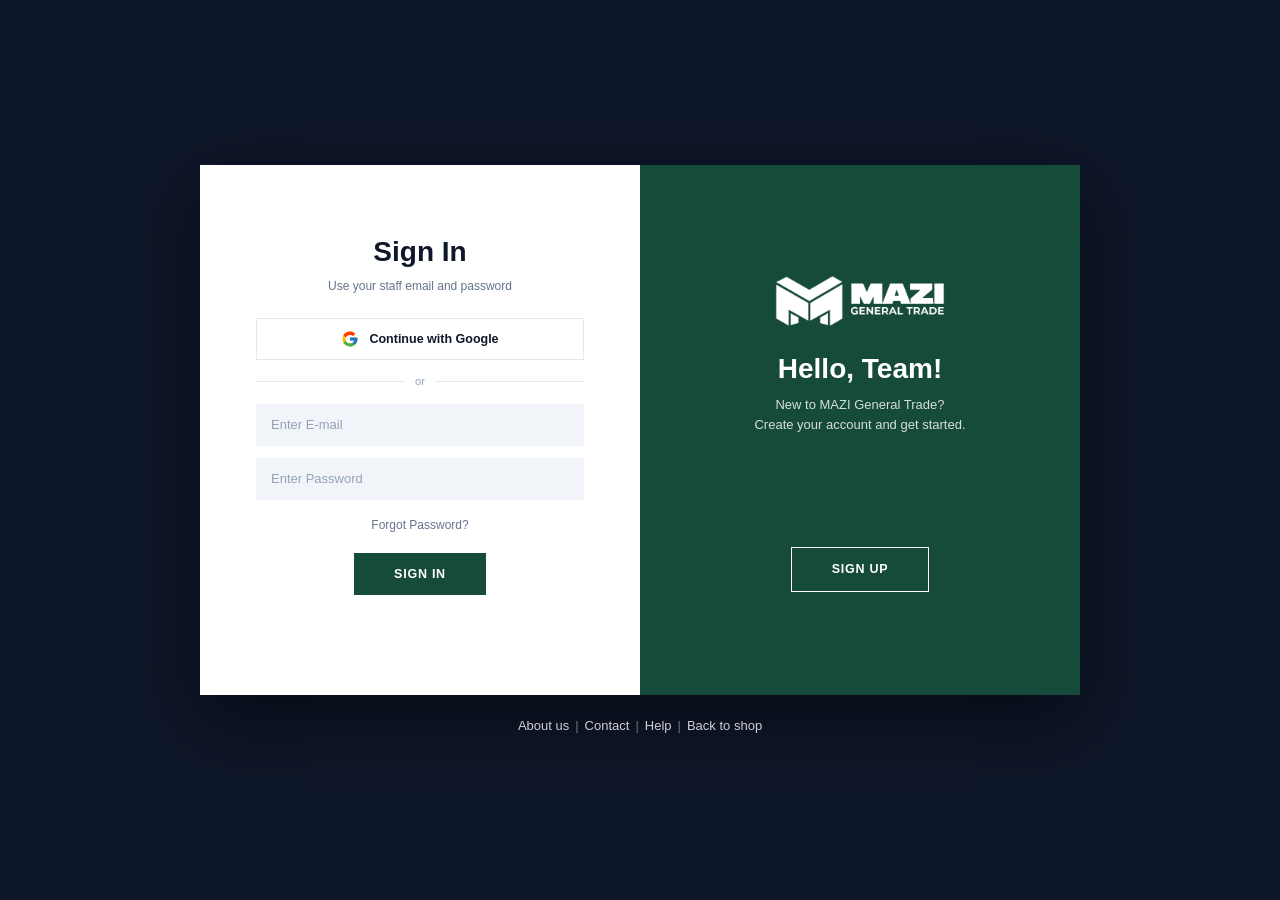
==== admin.html @ 2d8fe48f "Add files via upload" ====
<!DOCTYPE html>
<html lang="en">
<head>
<meta charset="UTF-8">
<meta name="viewport" content="width=device-width, initial-scale=1, viewport-fit=cover">
<meta name="robots" content="noindex, nofollow">
<title>Staff Dashboard - MAZI General Trade</title>
<link rel="icon" type="image/png" sizes="32x32" href="img/favicon-32.png">
<link rel="icon" type="image/png" sizes="16x16" href="img/favicon-16.png">
<link rel="shortcut icon" href="favicon.ico">
<link rel="apple-touch-icon" sizes="180x180" href="img/apple-touch-icon.png">
<link rel="preconnect" href="https://fonts.googleapis.com">
<style>
:root{
  --green-900:#0F3A2E; --green-800:#164B3B; --green-700:#1C5E48; --green-600:#237259; --green-500:#2E8C6C; --green-100:#E4F0EA; --green-50:#F2F8F5;
  --gray-50:#F1F5F9; --gray-100:#E7EBF0; --gray-400:#94A3B8; --gray-600:#475569; --gray-700:#334155;
  --success:#16A34A; --success-bg:#DCFCE7;
  --bg:#F4F5F7; --white:#fff; --ink:#0F172A; --ink-soft:#64748B; --line:#E2E8F0;
  --red:#D5473C; --red-bg:#FBE7E5; --amber:#C98A14; --amber-bg:#FFF3D6; --blue:#2F6FB5; --blue-bg:#E4EEF9; --purple:#7A4FC4; --purple-bg:#EEE7FA;
  --r:0;
  --shadow-sm:0 1px 2px rgba(15,23,42,.05);
  --shadow-card:0 1px 2px rgba(15,23,42,.04), 0 10px 26px -14px rgba(15,23,42,.16);
  --shadow-card-hover:0 4px 10px rgba(15,23,42,.05), 0 16px 34px -14px rgba(15,23,42,.22);
  --ease:cubic-bezier(.2,.7,.3,1);
}
*{box-sizing:border-box}
html,body{margin:0}
body{font-family:-apple-system,BlinkMacSystemFont,"Segoe UI",Roboto,Helvetica,Arial,sans-serif;color:var(--ink);font-size:13.5px;line-height:1.45;
  background:var(--bg)}
button,input,select,textarea{font:inherit;color:inherit}
button{cursor:pointer}
.hidden{display:none!important}
svg{width:18px;height:18px;flex:none;stroke:currentColor;fill:none;stroke-width:1.8;stroke-linecap:round;stroke-linejoin:round}
*{scrollbar-width:thin;scrollbar-color:#CBD5E1 transparent}
::-webkit-scrollbar{width:9px;height:9px}
::-webkit-scrollbar-button{display:none;width:0;height:0}
::-webkit-scrollbar-track{background:transparent}
::-webkit-scrollbar-thumb{background:#CBD5E1;border-radius:0}
::-webkit-scrollbar-thumb:hover{background:#94A3B8}

/* ---------- buttons / fields ---------- */
.btn{border:1px solid var(--line);background:#fff;color:var(--ink);padding:9px 16px;font-weight:700;border-radius:0;white-space:nowrap}
.btn:hover{background:var(--gray-50);border-color:var(--gray-400)}
.btn.primary{background:var(--green-800);border-color:var(--green-800);color:#fff}
.btn.primary:hover{background:var(--green-700);border-color:var(--green-700)}
.btn.cancel-action{background:#fff;color:var(--gray-700);border:1px solid #CBD5E1;font-weight:600}
.btn.cancel-action:hover{background:#F8FAFC;color:var(--ink);border-color:#94A3B8}
.btn.confirm-danger{background:#C62828;border-color:#C62828;color:#fff;text-transform:uppercase;letter-spacing:.04em}
.btn.confirm-danger:hover{background:#A91F1F;border-color:#A91F1F;box-shadow:0 4px 10px rgba(198,40,40,.22)}
.btn:disabled{opacity:.5;cursor:default}
.btn.ghost{background:#fff;color:var(--ink);border:1px solid #DCE1E8}
.btn.ghost:hover{background:var(--green-50)}
.btn.danger{background:var(--red);border-color:var(--red);color:#fff}
.btn.danger:hover{background:#B93F35;border-color:#B93F35;color:#fff;box-shadow:0 4px 10px rgba(213,71,60,.22)}
.btn.danger-soft{background:#C15C52;border-color:#C15C52;color:#fff}
.btn.danger-soft:hover{background:#A94B42;border-color:#A94B42}
.btn.neutral{background:#EEF2F6;color:var(--ink);border:1px solid var(--line)}
.btn.staff-grant{background:#fff;color:var(--ink);border:1px solid var(--ink)}
.btn.staff-grant:hover{background:var(--gray-50)}
.btn.staff-remove{background:#fff;color:var(--ink-soft);border:1px solid var(--line)}
.btn.staff-remove:hover{background:var(--gray-50);color:var(--ink);border-color:var(--gray-400)}
.pill.staff-pill{background:#fff;color:var(--ink);border:1px solid var(--ink)}
.audit-row summary::-webkit-details-marker{display:none}
.audit-row summary::marker{content:''}
.audit-row summary:hover{background:var(--green-50)}
.audit-row .chev{transition:transform .15s;flex:none}
.audit-row details[open] summary .chev{transform:rotate(90deg)}
.btn.neutral:hover{background:#E3E8EF}
.btn.sm{padding:6px 12px;font-size:12px;border-radius:0}
.btn.full{width:100%}
.inp{width:100%;padding:9px 12px;border:1px solid var(--line);background:#fff;border-radius:0}
.inp:focus{outline:2px solid var(--gray-400);outline-offset:-1px}
input[type=number]::-webkit-outer-spin-button,input[type=number]::-webkit-inner-spin-button{-webkit-appearance:none;margin:0}
input[type=number]{-moz-appearance:textfield}
.field{margin-bottom:12px}
.field label{display:block;font-size:12px;font-weight:700;margin-bottom:5px}
.err{color:var(--red);font-size:12.5px;margin:10px 0 0;min-height:18px;text-align:center}

/* ---------- login (sliding panel) ---------- */
.auth{position:relative;min-height:100vh;overflow:hidden;background:#0F172A;color:#fff;display:flex;flex-direction:column;align-items:center;justify-content:center;padding:32px 16px}
.auth-bg{position:absolute;inset:-40px;background:url(img/trade.jpg) center/cover no-repeat;filter:blur(16px)}
.auth-bg::after{content:"";position:absolute;inset:0;background:rgba(15,23,42,.92)}
.card{position:relative;z-index:1;width:min(880px,100%);height:530px;background:#fff;color:var(--ink);border-radius:0;overflow:hidden;box-shadow:0 24px 70px rgba(0,0,0,.5)}
.pane{position:absolute;top:0;width:50%;height:100%;padding:0 56px;display:flex;flex-direction:column;justify-content:center;text-align:center}
.pane-in{left:0;visibility:visible}
.pane-up{right:0;visibility:hidden;transition:visibility 0s linear .6s}
.card.signup .pane-up{visibility:visible;transition-delay:0s}
.card.signup .pane-in{visibility:hidden;transition:visibility 0s linear .6s}
.pane h1{font-size:28px;font-weight:700;margin:0 0 6px}
.cap{font-size:12px;color:#64748B;margin:0 0 22px}
.pane input{display:block;width:100%;height:42px;padding:0 14px;border:1px solid transparent;border-radius:0;background:#F1F5F9;color:var(--ink);font-size:13px;margin-bottom:12px}
.pane input::placeholder{color:#94A3B8}
.pane input:focus{outline:0;border-color:var(--gray-400);background:#fff}
.forgot{align-self:center;margin:2px 0 16px;border:0;background:none;color:#64748B;font-size:12px;padding:3px 6px;cursor:pointer}
.forgot:hover{color:var(--green-800);text-decoration:underline}
.forgot:disabled{opacity:.6;cursor:default;text-decoration:none}
.solid{align-self:center;border:0;border-radius:0;background:var(--green-800);color:#fff;padding:12px 40px;font-weight:700;font-size:12.5px;letter-spacing:.06em;text-transform:uppercase;cursor:pointer}
.solid:hover{background:var(--green-700)}
.solid:disabled{opacity:.6;cursor:default}
.google-btn{align-self:center;width:100%;height:42px;display:flex;align-items:center;justify-content:center;gap:10px;border:1px solid var(--line);border-radius:0;background:#fff;color:var(--ink);font-weight:700;font-size:12.5px;cursor:pointer;transition:background .15s,border-color .15s,box-shadow .15s}
.google-btn:hover{background:var(--green-50);border-color:#B8D7C9;box-shadow:0 3px 10px rgba(15,58,46,.08)}
.google-btn:disabled{opacity:.6;cursor:default}
.google-btn svg{width:18px;height:18px;stroke:none}
.auth-or{display:flex;align-items:center;gap:10px;color:#94A3B8;font-size:11px;margin:14px 0}
.auth-or::before,.auth-or::after{content:"";height:1px;background:var(--line);flex:1}
.pane-up .solid{margin-top:6px}
.pane .note{font-size:11px;color:#7C8798;margin:14px 0 0}
.pane .note a{color:var(--green-700)}
.msg{font-size:12.5px;margin:14px 0 0;min-height:18px;color:var(--red);line-height:1.4}
.msg.ok{color:var(--green-700)}
.verify-icon{width:60px;height:60px;border-radius:50%;display:flex;align-items:center;justify-content:center;background:var(--green-100);color:var(--green-800);box-shadow:0 0 0 8px rgba(22,75,59,.08);margin:0 auto 16px}
.verify-icon svg{width:24px;height:24px}
.verify-icon.sent{background:var(--green-800);color:#fff;box-shadow:0 0 0 8px rgba(22,75,59,.12)}
#forgotSent{display:flex;flex-direction:column}
#forgotSent.hidden{display:none}
.plain-link{display:block;align-self:center;border:0;background:none;color:var(--green-700);font-weight:600;font-size:12.5px;margin-top:14px;padding:3px 6px;cursor:pointer}
.plain-link:hover{text-decoration:underline}
.plain-link:disabled{opacity:.6;cursor:default;text-decoration:none}
.overlay{position:absolute;top:0;left:50%;width:50%;height:100%;background:var(--green-800);color:#fff;z-index:2;overflow:hidden;transition:transform .6s cubic-bezier(.65,0,.35,1)}
.card.signup .overlay{transform:translateX(-100%)}
.ov{position:absolute;inset:0;padding:0 46px;display:flex;flex-direction:column;align-items:center;justify-content:center;text-align:center;transition:opacity .3s}
.ov img{width:190px;height:50px;object-fit:cover;object-position:center;margin-bottom:26px}
.ov h2{font-size:28px;font-weight:700;margin:0 0 10px;line-height:1.2}
.ov p{font-size:13px;color:rgba(255,255,255,.82);margin:0 0 24px;line-height:1.55}
.ov .ghost{border:1.5px solid #fff;background:transparent;color:#fff;border-radius:0;padding:12px 40px;font-weight:700;font-size:12.5px;letter-spacing:.06em;text-transform:uppercase;cursor:pointer;transform:translateY(8px)}
.ov-a .ghost{margin-top:80px}
.ov .ghost:hover{background:rgba(255,255,255,.14)}
.ov-b{opacity:0;pointer-events:none}
.card.signup .ov-a{opacity:0;pointer-events:none}
.card.signup .ov-b{opacity:1;pointer-events:auto;transition-delay:.25s}
.m-switch{display:none}
.a-foot{position:relative;z-index:1;margin-top:22px;font-size:13px;color:rgba(255,255,255,.8);text-align:center}
.a-foot button,.a-foot a{border:0;background:none;color:inherit;font:inherit;padding:0 6px;cursor:pointer;text-decoration:none}
.a-foot button:hover,.a-foot a:hover{color:#fff;text-decoration:underline}
.a-foot i{font-style:normal;opacity:.5}
.auth-loading{position:fixed;inset:0;z-index:100;display:flex;align-items:center;justify-content:center;background:rgba(255,255,255,.58);backdrop-filter:blur(5px);-webkit-backdrop-filter:blur(5px);color:var(--ink)}
.auth-loading-card{display:flex;align-items:center;gap:11px;padding:14px 18px;background:rgba(255,255,255,.94);border:1px solid rgba(15,23,42,.10);box-shadow:0 10px 28px rgba(15,23,42,.12);font-size:13px;font-weight:700}
.auth-loading-spinner{width:18px;height:18px;border:2px solid #CBD5E1;border-top-color:var(--ink-soft);border-radius:50%;animation:auth-spin .75s linear infinite}
@keyframes auth-spin{to{transform:rotate(360deg)}}
.modal{position:fixed;inset:0;z-index:50;background:rgba(255,255,255,.58);backdrop-filter:blur(5px);-webkit-backdrop-filter:blur(5px);display:flex;align-items:center;justify-content:center;padding:20px}
.modal .box{background:#fff;color:var(--ink);width:100%;max-width:440px;padding:26px 26px 22px;border-radius:0}
#editModal .box{max-height:88vh;overflow-y:auto}
.modal h3{margin:0 0 12px;font-size:17px}
.modal p,.modal li{font-size:13.5px;line-height:1.6;margin:0 0 8px}
.modal ol{padding-left:20px;margin:0 0 8px}
.modal .box .btn{margin-top:10px}
.acts.modal-footer{margin-top:16px;gap:10px}
.acts.modal-footer .btn{flex:1;margin-top:0;padding:11px 16px}
@media(max-width:720px){
  .card{height:auto}
  .pane{position:static;width:100%;padding:36px 26px 28px}
  .overlay{display:none}
  .pane-up,.pane-in{visibility:visible;transition:none}
  .card:not(.signup) .pane-up{display:none}
  .card.signup .pane-in{display:none}
  .m-switch{display:block;align-self:center;margin-top:16px;border:0;background:none;color:var(--green-700);font-weight:600;font-size:13px;cursor:pointer}
}

/* ---------- waiting for Super Admin approval / approved ---------- */
.ov-c{opacity:0;pointer-events:none}
.card.status .ov-a{opacity:0;pointer-events:none}
.card.status .ov-c{opacity:1;pointer-events:auto;transition-delay:.2s}
.st{display:flex;flex-direction:column;animation:st-in .45s var(--ease) backwards}
@keyframes st-in{from{opacity:0;transform:translateY(10px)}to{opacity:1;transform:none}}
.st-icon{position:relative;width:64px;height:64px;border-radius:50%;margin:0 auto 16px;display:flex;align-items:center;justify-content:center;background:var(--amber-bg);color:#B45309;flex:none}
.st-icon svg{width:26px;height:26px;position:relative;z-index:1;stroke-width:1.8}
.st-icon .hg{animation:st-flip 3.2s var(--ease) infinite}
@keyframes st-flip{0%,55%{transform:rotate(0)}85%,100%{transform:rotate(180deg)}}
.st-icon .ck{display:none;stroke-width:2.6}
.st-ring{position:absolute;inset:0;border-radius:50%;border:2px solid rgba(201,138,20,.5);animation:st-ring 2.4s ease-out infinite}
.st-ring.r2{animation-delay:1.2s}
@keyframes st-ring{0%{transform:scale(1);opacity:.9}100%{transform:scale(1.75);opacity:0}}
.st.is-done .st-icon{background:var(--green-800);color:#fff;animation:st-pop .55s var(--ease)}
.st.is-done .st-icon .hg{display:none}
.st.is-done .st-icon .ck{display:block}
.st.is-done .st-ring{border-color:rgba(46,140,108,.55);animation:st-ring 1.3s ease-out 2}
.st.is-done .st-ring.r2{animation-delay:.35s}
.st .ck path{stroke-dasharray:26;stroke-dashoffset:26;animation:st-draw .5s .25s ease forwards}
@keyframes st-draw{to{stroke-dashoffset:0}}
@keyframes st-pop{0%{transform:scale(.6)}60%{transform:scale(1.1)}100%{transform:scale(1)}}
.st .cap{margin-bottom:14px}
.st-who{align-self:center;display:flex;align-items:center;gap:6px;max-width:100%;padding:6px 12px;margin:0 0 16px;background:var(--gray-50);border:1px solid var(--line);font-size:12px;color:var(--gray-700)}
.st-who span{color:#7C8798;flex:none}
.st-who b{overflow:hidden;text-overflow:ellipsis;white-space:nowrap;font-weight:700;color:var(--ink)}
.st-steps{list-style:none;display:flex;margin:0 0 16px;padding:0;text-align:center}
.st-steps li{flex:1;position:relative;padding-top:21px;font-size:10.5px;font-weight:600;line-height:1.25;color:#94A3B8;transition:color .3s}
.st-steps li::before{content:"";position:absolute;top:6px;left:-50%;width:100%;height:2px;background:#E2E8F0;transition:background .4s}
.st-steps li:first-child::before{display:none}
.st-steps li i{position:absolute;top:0;left:50%;width:14px;height:14px;margin-left:-7px;border-radius:50%;background:#fff;border:2px solid #CBD5E1;z-index:1;transition:background .3s,border-color .3s}
.st-steps li.done{color:var(--green-800)}
.st-steps li.done::before,.st-steps li.now::before{background:var(--green-800)}
.st-steps li.done i{background:var(--green-800);border-color:var(--green-800)}
.st-steps li.now{color:#B45309}
.st-steps li.now i{background:var(--amber-bg);border-color:#D97706;animation:st-pulse 1.7s ease-in-out infinite}
@keyframes st-pulse{0%,100%{box-shadow:0 0 0 0 rgba(217,119,6,.45)}50%{box-shadow:0 0 0 6px rgba(217,119,6,0)}}
.st-live{display:flex;align-items:center;justify-content:center;gap:8px;margin:0 0 14px;font-size:12px;color:#64748B;min-height:18px}
.st-dot{width:8px;height:8px;border-radius:50%;background:#D97706;flex:none;animation:st-blink 1.3s ease-in-out infinite}
@keyframes st-blink{0%,100%{opacity:1}50%{opacity:.25}}
.st-bar{display:none;height:3px;margin:0 0 16px;background:var(--green-100);overflow:hidden}
.st-bar i{display:block;height:100%;width:0;background:var(--green-800)}
.st.is-done .st-bar{display:block}
.st.is-done .st-bar i{animation:st-fill 3s linear forwards}
@keyframes st-fill{to{width:100%}}
.st.is-done .st-dot{background:var(--green-700);animation:none}
.st.is-done .st-live{color:var(--green-700);font-weight:600}
.st.is-done .st-out{display:none}
.st-btn-ghost{background:#fff;color:var(--green-800);border:1.5px solid var(--green-800);padding:11px 36px}
.st-btn-ghost:hover{background:var(--green-50)}
.st.is-done .st-btn-ghost{background:var(--green-800);color:#fff}
.st.is-done .st-btn-ghost:hover{background:var(--green-700)}
@media (prefers-reduced-motion:reduce){.st,.st *{animation-duration:.01ms!important;animation-iteration-count:1!important}}

/* ---------- shell ---------- */
.shell{display:flex;min-height:100vh}
.side{width:216px;flex:none;background:#fff;border-right:1px solid var(--line);padding:16px 10px;display:flex;flex-direction:column;position:sticky;top:0;height:100vh;transition:width .25s var(--ease)}
.side .logo{padding:16px 18px 12px;margin-bottom:4px;border-bottom:1px solid var(--line);display:flex;align-items:center;justify-content:center;cursor:pointer}
.side .logo img{height:auto;max-width:100%;width:100%;object-fit:contain;display:block}
.side-expand-btn{display:none;align-items:center;justify-content:center;width:30px;height:30px;border:1px solid var(--line);background:#fff;border-radius:50%;color:var(--ink-soft);cursor:pointer;margin:14px auto 16px;transition:background .15s,color .15s}
.side-expand-btn:hover{background:var(--gray-50);color:var(--ink)}
.side.collapsed{width:64px;padding:16px 8px}
.side.collapsed .logo,.side.collapsed .foot{display:none}
.side.collapsed .side-expand-btn{display:flex}
.side.collapsed .nav button{justify-content:center;padding:10px 0}
.side.collapsed .nav button span{display:none}
.side.collapsed .nav .cnt{position:absolute;top:2px;right:2px;min-width:14px;height:14px;font-size:8px;line-height:14px;padding:0 3px}
.nav{display:flex;flex-direction:column;gap:2px}
.nav button{display:flex;align-items:center;gap:11px;width:100%;text-align:left;border:0;background:transparent;padding:10px 11px;border-radius:0;color:var(--ink-soft);font-weight:600;position:relative}
.nav button:hover{background:var(--gray-50);color:var(--ink)}
.nav button.active{background:var(--gray-100);color:var(--ink)}
.nav .cnt{margin-left:auto;background:var(--red);color:#fff;font-size:10.5px;font-weight:700;font-style:normal;min-width:19px;height:19px;line-height:19px;text-align:center;border-radius:50%;padding:0 5px;flex:none;box-shadow:0 1px 2px rgba(197,54,44,.35)}
.side .foot{margin-top:auto;padding:12px 11px 4px;border-top:1px solid var(--line);font-size:12px;color:var(--ink-soft)}
.side .foot b{display:block;color:var(--ink);font-size:12.5px;word-break:break-all}
.side .foot button{margin-top:8px}

.main{flex:1;min-width:0;padding:0 0 40px}
.topbar{display:flex;align-items:center;gap:14px;padding:12px 24px;margin-bottom:20px;background:#fff;border-bottom:1px solid var(--line)}
.search{position:relative;flex:1;max-width:380px}
.search svg{position:absolute;left:14px;top:50%;transform:translateY(-50%);color:var(--ink-soft);width:16px;height:16px}
.search input{width:100%;padding:9px 14px 9px 38px;border:1px solid var(--line);border-radius:999px;background:var(--gray-50)}
.search input:focus{outline:2px solid var(--gray-400);outline-offset:-1px}
.top-right{margin-left:auto;display:flex;align-items:center;gap:12px}
.bell{position:relative;width:36px;height:36px;border-radius:50%;border:1px solid transparent;background:transparent;display:grid;place-items:center;color:var(--ink-soft)}
.bell:hover{background:var(--gray-50);color:var(--ink)}
.bell .badge-n{position:absolute;top:-4px;right:-4px;background:var(--red);color:#fff;font-size:10px;font-weight:700;min-width:18px;height:18px;border-radius:50%;display:grid;place-items:center;padding:0 3px;box-shadow:0 0 0 2px #fff,0 1px 2px rgba(197,54,44,.35)}
.me{display:flex;align-items:center;gap:9px;font-weight:700;font-size:12px;border:1px solid var(--line);border-radius:999px;padding:3px 6px 3px 11px;background:linear-gradient(135deg,#fff 0%,var(--green-50) 100%);color:var(--green-900);box-shadow:0 2px 8px rgba(15,58,46,.08)}
.me-name{max-width:150px;overflow:hidden;text-overflow:ellipsis;white-space:nowrap;letter-spacing:.01em}
.av{width:30px;height:30px;border-radius:50%;background:var(--green-100);color:var(--green-800);font-weight:700;font-size:11.5px;display:grid;place-items:center;flex:none}
.me .av{width:32px;height:32px;background:linear-gradient(145deg,var(--green-500),var(--green-800));color:#fff;border:2px solid #fff;border-radius:50%;box-shadow:0 2px 5px rgba(15,58,46,.2);letter-spacing:.02em}

.panel{background:#fff;border:1px solid var(--line);border-radius:0;padding:22px 24px;margin:0 24px;box-shadow:var(--shadow-sm)}
.panel h1{font-size:19px;margin:0 0 4px}
.panel .lead{color:var(--ink-soft);margin:0 0 16px;font-size:12.5px}
.bar{display:flex;flex-wrap:wrap;gap:12px;align-items:center;justify-content:space-between;margin-bottom:16px}
.tabs{display:flex;gap:22px;overflow-x:auto;overflow-y:hidden;border-bottom:1px solid var(--line)}
.tab{border:0;background:none;padding:8px 0;font-weight:600;color:#94A0AE;border-bottom:2px solid transparent;white-space:nowrap;margin-bottom:-1px}
.tab:hover{color:var(--ink-soft)}
.tab.active{color:var(--ink);border-bottom-color:var(--gray-700)}
.tab .n{font-weight:500;margin-left:5px;font-size:11.5px;opacity:.8}

/* ---------- order table ---------- */
.thead,.trow{display:grid;grid-template-columns:118px 1.8fr 1fr 1fr .9fr 1.2fr 1.1fr 40px;gap:10px;align-items:center}
.thead{padding:0 16px 8px;font-size:11.5px;font-weight:700;color:var(--ink-soft)}
.trow{background:transparent;border:0;border-bottom:1px solid var(--line);border-radius:0;padding:13px 16px;margin-bottom:0;cursor:pointer;transition:background .15s}
.trow:last-child{border-bottom:0}
.trow:hover{background:var(--gray-50)}
.trow.new{background:var(--amber-bg)}
.trow.new:hover{background:#FBE7B4}
.c-id{font-weight:700;font-size:12.5px}
.c-name{display:flex;align-items:center;gap:10px;min-width:0}
.c-name b{display:block;white-space:nowrap;overflow:hidden;text-overflow:ellipsis}
.c-name small{color:var(--ink-soft);font-size:11.5px}
.c-name>span:last-child{min-width:0}
.c-status{display:flex;align-items:center;gap:7px;font-weight:600;font-size:12.5px}
.dot{width:8px;height:8px;border-radius:50%;flex:none}
.d-placed{background:var(--amber)} .d-processing{background:var(--blue)} .d-delivery{background:var(--purple)} .d-delivered{background:var(--success)} .d-cancelled{background:var(--red)}
.t-placed{color:var(--amber)} .t-processing{color:var(--blue)} .t-delivery{color:var(--purple)} .t-delivered{color:var(--success)} .t-cancelled{color:var(--red)}
.c-total{font-weight:700}
.c-time,.c-type,.c-pay{color:var(--ink-soft);font-size:12.5px}
.c-time b{display:block;font-weight:600;color:var(--ink);font-size:12px;white-space:nowrap}
.c-time small{display:block;color:var(--ink-soft);font-size:11px;margin-top:1px}
.pill{display:inline-block;padding:2px 9px;border-radius:0;font-size:11px;font-weight:700;background:var(--success-bg);color:var(--success)}
.pill.amber{background:var(--amber-bg);color:var(--amber)} .pill.red{background:var(--red-bg);color:var(--red)} .pill.gray{background:#EEF2F6;color:var(--ink-soft)}
.acts{align-items:center}
.refund-chip{display:inline-flex;align-items:center;gap:7px;padding:9px 14px;font-size:12.5px;font-weight:700;background:var(--amber-bg);color:var(--amber);border:1px solid rgba(201,138,20,.25)}
.refund-chip.done{background:var(--success-bg);color:var(--success);border-color:rgba(0,0,0,.06)}
.refund-chip .dot{width:6px;height:6px;flex:none;border-radius:50%;background:currentColor}
.kebab{width:32px;height:32px;border-radius:0;border:0;background:transparent;display:grid;place-items:center;color:var(--ink-soft)}
.kebab:hover{background:var(--gray-50);color:var(--ink)}
.empty{text-align:center;color:var(--ink-soft);padding:46px 10px}
.note-banner{background:var(--amber-bg);color:#7A5410;border-radius:0;padding:12px 14px;margin-bottom:14px;font-size:12.5px}
.note-banner code{background:rgba(0,0,0,.06);padding:1px 5px;border-radius:0}

/* ---------- summary ---------- */
.stats{display:grid;grid-template-columns:repeat(auto-fit,minmax(170px,1fr));gap:12px;margin-bottom:18px}
.stat{background:#fff;border:1px solid rgba(15,23,42,.06);box-shadow:var(--shadow-card);border-radius:0;padding:16px;transition:transform .2s var(--ease),box-shadow .2s var(--ease)}
.stat:hover{transform:translateY(-2px);box-shadow:var(--shadow-card-hover)}
.stat small{color:var(--ink-soft);font-weight:600}
.stat b{display:block;font-size:22px;margin-top:4px}
.box{background:#fff;border:1px solid rgba(15,23,42,.06);box-shadow:var(--shadow-card);border-radius:0;padding:18px}
.box h3{margin:0 0 12px;font-size:13px}
.rank{display:flex;justify-content:space-between;gap:12px;padding:7px 0;border-bottom:1px dashed var(--line)}
.rank:last-child{border-bottom:0}

/* ---------- stock ---------- */
.shead,.srow{display:grid;grid-template-columns:2.2fr 1fr .8fr 1fr 2fr;gap:10px;align-items:center}
.shead{padding:0 16px 8px;font-size:11.5px;font-weight:700;color:var(--ink-soft)}
.srow{background:transparent;border:0;border-bottom:1px solid var(--line);border-radius:0;padding:12px 16px;margin-bottom:0;transition:background .15s}
.srow:last-child{border-bottom:0}
.srow:hover{background:var(--gray-50)}
.srow .ico{width:34px;height:34px;border-radius:0;background:var(--green-50);display:grid;place-items:center;font-size:17px;flex:none}
.srow .ico.thumb{object-fit:cover;padding:0}
#editBody .ico{width:56px;height:56px;border-radius:0;background:var(--green-50);display:grid;place-items:center;font-size:26px;flex:none}
#editBody .ico.thumb{object-fit:cover}
.s-name{display:flex;align-items:center;gap:10px;min-width:0}
.s-name .s-name-text{font-weight:400;display:block;font-size:12.5px;line-height:1.3;overflow:hidden;display:-webkit-box;-webkit-line-clamp:2;-webkit-box-orient:vertical}
.s-name small{color:var(--ink-soft);font-size:11px}
.s-qty{font-weight:700;font-size:16px}
.s-qty small{font-weight:500;font-size:11px;color:var(--ink-soft)}
.s-add{display:flex;flex-wrap:wrap;gap:8px;align-items:center;justify-content:flex-end}
.s-add input{width:64px;padding:8px 9px;border:1px solid var(--line);border-radius:0;text-align:center;flex:none}
.s-add input:focus{outline:2px solid var(--gray-400);outline-offset:-1px}
.s-add-btns{display:flex;gap:6px}
.edit-btn{width:32px;height:32px;border-radius:0;border:1px solid var(--line);background:#fff;display:grid;place-items:center;color:var(--ink-soft);flex:none}
.edit-btn:hover{background:var(--gray-50);color:var(--ink);border-color:var(--gray-400)}
.edit-btn svg{width:16px;height:16px}
.log{margin-top:22px}
.photo-uploader{display:flex;gap:14px;align-items:center;padding:14px;border:1px dashed var(--line);border-radius:0;background:var(--green-50)}
.photo-preview{width:72px;height:72px;border-radius:0;overflow:hidden;background:#fff;border:1px solid var(--line);display:grid;place-items:center;flex:none}
.photo-preview img{width:100%;height:100%;object-fit:cover;display:block}
.photo-placeholder{color:var(--ink-soft);display:flex}
.photo-placeholder svg{width:28px;height:28px}
.photo-actions{display:flex;flex-direction:column;gap:8px;min-width:0}
.photo-actions-row{display:flex;gap:8px;flex-wrap:wrap}
.photo-actions .btn{display:inline-flex;align-items:center;gap:6px;cursor:pointer;margin:0}
.photo-actions .btn svg{width:14px;height:14px}
.photo-actions small{color:var(--ink-soft)}
.logrow{display:flex;justify-content:space-between;gap:12px;padding:8px 0;border-bottom:1px dashed var(--line);font-size:12.5px}
.logrow:last-child{border-bottom:0}
.plus{color:var(--success);font-weight:700} .minus{color:var(--red);font-weight:700}

/* ---------- walk-in / pos ---------- */
.pos-wrap{display:grid;grid-template-columns:1.25fr 1fr;gap:18px;align-items:start}
.pos-col{display:flex;flex-direction:column;gap:10px}
.pos-list{max-height:420px;overflow:auto;border:1px solid var(--line);background:#fff;border-radius:0}
.pos-row{display:flex;align-items:center;gap:10px;padding:10px 12px;border-bottom:1px solid var(--line);transition:background .18s var(--ease),transform .18s var(--ease)}
.pos-row:last-child{border-bottom:0}
.pos-row:hover{background:var(--gray-50);transform:translateX(3px)}
.pos-row .ico{width:32px;height:32px;border-radius:0;background:var(--green-50);display:grid;place-items:center;font-size:15px;flex:none;color:var(--green-700)}
.pos-row .ico.thumb{object-fit:cover;padding:0}
.pos-row-name{font-weight:500;font-size:12.5px;white-space:nowrap;overflow:hidden;text-overflow:ellipsis}
.pos-row-meta{font-size:11px;color:var(--ink-soft)}
.pos-add-btn{transition:transform .15s var(--ease)}
.pos-add-btn:active{transform:scale(.9)}
.pos-mode{display:flex;gap:4px;background:var(--gray-50);padding:4px;border:1px solid var(--line)}
.pos-mode button{flex:1;border:0;background:none;padding:9px 10px;font-weight:600;font-size:12px;color:var(--ink-soft);cursor:pointer;border-radius:0;transition:background .18s var(--ease),color .18s var(--ease),box-shadow .18s var(--ease)}
.pos-mode button.active{background:var(--gray-100);color:var(--ink);box-shadow:none}
.pos-mode button[data-pos-mode="quotation"].active{color:var(--ink)}
.pos-cart{max-height:230px;overflow:auto;border:1px solid var(--line);background:#fff}
.pos-cart-row{display:flex;align-items:center;gap:8px;padding:8px 10px;border-bottom:1px solid var(--line);animation:dFade .22s var(--ease) backwards}
.pos-cart-row:last-child{border-bottom:0}
.pos-cart-empty,.pos-list-empty{padding:26px 10px;text-align:center;color:var(--ink-soft);font-size:12.5px}
.pos-total{display:flex;justify-content:space-between;align-items:center;padding:11px 14px;background:var(--gray-50);color:var(--ink);font-weight:500;font-size:13px;border:1px solid var(--line);transition:background .25s var(--ease)}
.pos-total b{font-size:18px;font-weight:700;color:var(--ink);transition:transform .2s var(--ease)}
.pos-total.bump b{animation:posBump .3s var(--ease)}
@keyframes posBump{0%{transform:scale(1)}40%{transform:scale(1.12)}100%{transform:scale(1)}}
.pos-quote-row{display:flex;align-items:center;gap:8px;padding:9px 10px;border-bottom:1px dashed var(--line);font-size:12.5px;transition:background .15s}
.pos-quote-row:last-child{border-bottom:0}
.pos-quote-row:hover{background:var(--gray-50)}
.pos-quote-name{font-weight:500}
@media (max-width:860px){.pos-wrap{grid-template-columns:1fr}}

/* ---------- drawer + menu ---------- */
.scrim{position:fixed;inset:0;background:rgba(15,30,24,.4);z-index:29;opacity:0;pointer-events:none;transition:opacity .18s}
.scrim.open{opacity:1;pointer-events:auto}
.drawer{position:fixed;top:50%;left:50%;width:min(820px,92vw);max-height:86vh;background:#fff;z-index:30;border-radius:0;overflow-y:auto;box-shadow:0 20px 60px rgba(15,23,42,.28);opacity:0;pointer-events:none;transform:translate(-50%,-50%) scale(.97);transition:opacity .16s,transform .16s;padding-bottom:env(safe-area-inset-bottom,0)}
.drawer.open{opacity:1;pointer-events:auto;transform:translate(-50%,-50%) scale(1)}
.dh{display:flex;justify-content:space-between;align-items:flex-start;gap:10px;padding:20px 22px 14px;border-bottom:1px solid var(--line);position:sticky;top:0;background:#fff;z-index:1;border-radius:0}
.dh h2{margin:0;font-size:18px}
.dh small{color:var(--ink-soft)}
.dc{padding:18px 22px 26px}
.dc-cols{display:grid;grid-template-columns:1fr 1fr;gap:0 30px}
.dc-actions{border-top:1px solid var(--line);margin-top:16px;padding-top:16px}
.sec{margin-bottom:18px}
.sec h4{margin:0 0 7px;font-size:11px;letter-spacing:.06em;text-transform:uppercase;color:var(--ink-soft)}
.loc{white-space:pre-line}
.items{list-style:none;margin:0;padding:0}
.items li{display:flex;justify-content:space-between;gap:10px;padding:7px 0;border-bottom:1px dashed var(--line)}
.items li small{display:block;color:var(--ink-soft)}
.kv{display:flex;justify-content:space-between;padding:2px 0}
.kv.total{border-top:1px solid var(--line);margin-top:6px;padding-top:8px;font-weight:700;font-size:15px}
.acts{display:flex;flex-wrap:wrap;gap:8px}
.rowin{display:flex;gap:8px;margin-top:8px}
.rowin input{flex:1;padding:9px 11px;border:1px solid var(--line);border-radius:0}
.info{background:var(--green-50);border-radius:0;padding:9px 12px;font-size:12.5px;margin-top:8px}
.menu{position:fixed;z-index:40;background:#fff;border:1px solid var(--line);border-radius:0;box-shadow:0 14px 40px rgba(0,0,0,.16);min-width:200px;padding:6px}
.menu button{display:block;width:100%;text-align:left;border:0;background:none;padding:9px 12px;border-radius:0;font-weight:600;font-size:13px}
.menu button:hover{background:var(--gray-50)}
.menu button.dng{color:#B42318;background:#FFF1F0;font-weight:700}
.menu button.dng:hover{color:#fff;background:#C62828}
.notif-dd{position:fixed;z-index:40;background:#fff;border:1px solid var(--line);border-radius:0;box-shadow:0 14px 40px rgba(0,0,0,.16);width:320px;max-height:420px;display:flex;flex-direction:column}
.notif-dd-head{padding:12px 14px;border-bottom:1px solid var(--line);font-weight:700;font-size:13.5px;color:var(--ink)}
.notif-dd-list{overflow-y:auto}
.notif-dd-item{display:flex;align-items:flex-start;gap:10px;width:100%;text-align:left;border:0;background:none;padding:11px 14px;border-bottom:1px solid var(--line);cursor:pointer}
.notif-dd-item:last-child{border-bottom:0}
.notif-dd-item:hover{background:var(--gray-50)}
.notif-dd-body{flex:1;min-width:0}
.notif-dd-title{font-size:13px;font-weight:600;color:var(--ink);margin:0 0 2px}
.notif-dd-sub{font-size:12px;color:var(--ink-soft);margin:0}
.notif-dd-dot{width:8px;height:8px;border-radius:50%;background:var(--gray-400);margin-top:5px;flex:none}
.notif-dd-dot.new{background:var(--red)}
.notif-dd-empty{padding:20px 14px;text-align:center;color:var(--ink-soft);font-size:13px}
.notif-dd-foot{padding:9px 14px;border-top:1px solid var(--line)}
.notif-dd-foot button{border:0;background:none;padding:0;font-size:12.5px;font-weight:600;color:var(--ink-soft);cursor:pointer}
.toast{position:fixed;top:calc(20px + env(safe-area-inset-top,0));bottom:auto;left:50%;
  transform:translateX(-50%) translateY(-18px) scale(.95);
  display:flex;align-items:center;gap:10px;
  width:max-content;max-width:calc(100vw - 40px);
  background:rgba(255,255,255,.72);
  backdrop-filter:blur(24px) saturate(180%);-webkit-backdrop-filter:blur(24px) saturate(180%);
  border:1px solid rgba(255,255,255,.6);
  border-radius:999px;color:var(--ink);
  padding:11px 18px 11px 13px;font-size:12.5px;font-weight:600;line-height:1.4;
  white-space:nowrap;overflow:hidden;text-overflow:ellipsis;
  opacity:0;pointer-events:none;
  transition:opacity .3s cubic-bezier(.22,1,.36,1), transform .3s cubic-bezier(.22,1,.36,1);
  z-index:60;box-shadow:0 14px 34px rgba(15,58,46,.16), 0 1px 0 rgba(255,255,255,.7) inset}
.toast.show{opacity:1;transform:translateX(-50%) translateY(0) scale(1)}
.toast-icon{flex-shrink:0;width:22px;height:22px;border-radius:50%;display:flex;align-items:center;justify-content:center;
  background:linear-gradient(145deg,var(--green-500),var(--green-700));color:#fff;box-shadow:0 4px 10px rgba(46,140,108,.35)}
.toast[data-toast-type="error"] .toast-icon{background:linear-gradient(145deg,#e05a4e,#b3261e);box-shadow:0 4px 10px rgba(179,38,30,.35)}
.toast-icon svg{width:13px;height:13px}
.toast-icon.pop{animation:toastIconPop .4s cubic-bezier(.22,1,.36,1)}
@keyframes toastIconPop{0%{transform:scale(0) rotate(-16deg)}60%{transform:scale(1.22) rotate(5deg)}100%{transform:scale(1) rotate(0)}}
.toast-msg{color:var(--ink);white-space:nowrap;overflow:hidden;text-overflow:ellipsis}
.toast-text{display:flex;flex-direction:column;gap:1px;text-align:left;min-width:0}
.toast-title{font-size:12px;font-weight:600;color:var(--ink);white-space:nowrap;overflow:hidden;text-overflow:ellipsis}
.toast-sub{font-size:11px;font-weight:500;color:var(--ink-soft);white-space:nowrap;overflow:hidden;text-overflow:ellipsis}
a{color:var(--green-700)}

/* ---------- topbar icon button (refresh) ---------- */
.icon-btn{width:36px;height:36px;border-radius:0;border:1px solid var(--line);background:#fff;display:grid;place-items:center;color:var(--ink);flex:none}
.icon-btn:hover{background:var(--gray-50)}
.icon-btn.spin svg{animation:mazi-spin .6s linear}
@keyframes mazi-spin{to{transform:rotate(360deg)}}
.search.hidden{visibility:hidden}

/* ---------- dashboard ---------- */
@keyframes dFade{from{opacity:0;transform:translateY(8px)}to{opacity:1;transform:translateY(0)}}
#panel.no-anim *{animation:none!important}
.rise-item{animation:dFade .34s var(--ease) backwards}
@media (prefers-reduced-motion:reduce){.rise-item{animation:none!important}}
.panel>h1,.panel>.lead{animation:dFade .38s var(--ease) backwards}
.panel>.lead{animation-delay:.03s}
.dstats{display:grid;grid-template-columns:repeat(auto-fit,minmax(180px,1fr));gap:12px;margin-bottom:18px}
.dstat{background:#fff;border:1px solid rgba(15,23,42,.06);box-shadow:var(--shadow-card);border-radius:0;padding:16px;display:flex;flex-direction:column;gap:8px;cursor:pointer;
  transition:transform .2s var(--ease),box-shadow .2s var(--ease);animation:dFade .38s var(--ease) backwards;will-change:transform}
.dstat:hover{transform:translateY(-3px);box-shadow:var(--shadow-card-hover)}
.dstat:focus-visible{outline:2px solid var(--green-600);outline-offset:2px}
.dstat:nth-child(1){animation-delay:.02s} .dstat:nth-child(2){animation-delay:.06s} .dstat:nth-child(3){animation-delay:.1s}
.dstat:nth-child(4){animation-delay:.14s} .dstat:nth-child(5){animation-delay:.18s}
.dstat-top{display:flex;align-items:center;justify-content:space-between;gap:10px}
.dstat-top small{color:var(--ink-soft);font-weight:600}
.dstat b{font-size:23px;letter-spacing:-.01em}
.dstat-ico{width:34px;height:34px;border-radius:0;display:grid;place-items:center;background:var(--green-50);color:var(--green-700);flex:none;transition:transform .2s var(--ease)}
.dstat:hover .dstat-ico{transform:scale(1.08)}
.dstat-ico svg{width:16px;height:16px}
.dstat-ico.amber{background:var(--amber-bg);color:var(--amber)}
.dstat-ico.red{background:var(--red-bg);color:var(--red)}
.dstat-ico.blue{background:var(--blue-bg);color:var(--blue)}
.dstat-ico.purple{background:var(--purple-bg);color:var(--purple)}
.dstat-delta{font-size:11.5px;font-weight:700}
.dstat-delta.up{color:var(--success)}
.dstat-delta.down{color:var(--red)}
.dstat-delta.flat{color:var(--ink-soft);font-weight:600}

.dgrid{display:grid;grid-template-columns:2fr 1fr;gap:16px;align-items:start}
.dgrid>div>.box,.dgrid>div>.chart-wrap{animation:dFade .4s var(--ease) backwards;animation-delay:.16s}
.qa-grid{display:grid;grid-template-columns:repeat(auto-fit,minmax(140px,1fr));gap:12px}
.qa-card{background:#fff;border:1px solid rgba(15,23,42,.06);box-shadow:var(--shadow-card);border-radius:0;padding:14px;text-align:left;display:flex;flex-direction:column;gap:8px;
  transition:transform .2s var(--ease),box-shadow .2s var(--ease),background .2s var(--ease)}
.qa-card:hover{transform:translateY(-2px);box-shadow:var(--shadow-card-hover);background:var(--gray-50)}
.qa-card b{font-size:12.5px}
.qa-card span{font-size:11.5px;color:var(--ink-soft)}
.qa-ico{width:32px;height:32px;border-radius:0;display:grid;place-items:center;background:var(--green-50);color:var(--green-700);transition:transform .2s var(--ease)}
.qa-card:hover .qa-ico{transform:scale(1.08)}
.qa-ico svg{width:16px;height:16px}

.chart-wrap{margin-top:16px}
.chart-legend{display:flex;gap:14px;font-size:11.5px;color:var(--ink-soft);margin-bottom:8px}
.chart-legend span{display:inline-flex;align-items:center;gap:5px}
.chart-legend i{width:8px;height:8px;border-radius:50%;display:inline-block}
.chart-plot{position:relative}
.chart-dot{position:absolute;width:8.4px;height:8.4px;border-radius:50%;background:#fff;border:2.4px solid var(--green-600);transform:translate(-50%,-50%);pointer-events:none;box-sizing:content-box}
.chart-hit{position:absolute;top:0;bottom:0;cursor:default}
.chart-guide{position:absolute;top:0;bottom:0;width:1px;background:var(--line);opacity:0;transform:translateX(-50%);transition:opacity .15s var(--ease);pointer-events:none}
.chart-hit:hover .chart-guide{opacity:1}
.chart-hit-dot{position:absolute;width:9px;height:9px;border-radius:50%;background:#fff;border:2.4px solid var(--green-600);transform:translate(-50%,-50%) scale(0);opacity:0;transition:transform .15s var(--ease),opacity .15s var(--ease);pointer-events:none;box-sizing:content-box}
.chart-hit:hover .chart-hit-dot{opacity:1;transform:translate(-50%,-50%) scale(1)}
.chart-tip{position:absolute;transform:translate(-50%,calc(-100% - 10px));background:var(--ink);color:#fff;padding:7px 11px;border-radius:6px;font-size:11px;line-height:1.5;white-space:nowrap;text-align:center;opacity:0;pointer-events:none;transition:opacity .15s var(--ease),transform .15s var(--ease);z-index:6;box-shadow:0 8px 20px rgba(15,23,42,.22)}
.chart-tip b{display:block;font-size:12.5px;font-weight:700}
.chart-tip span{display:block;color:rgba(255,255,255,.72)}
.chart-tip:after{content:'';position:absolute;left:50%;top:100%;transform:translateX(-50%);border:5px solid transparent;border-top-color:var(--ink)}
.chart-hit:hover .chart-tip{opacity:1;transform:translate(-50%,calc(-100% - 16px))}
.chart-days{display:flex;justify-content:space-between;font-size:10.5px;color:var(--ink-soft);margin-top:6px}
.snap{display:flex;gap:22px;margin-top:14px;padding-top:14px;border-top:1px dashed var(--line);flex-wrap:wrap}
.snap div small{display:block;color:var(--ink-soft);font-size:11px}
.snap div b{font-size:16px}

.month-sales h3{margin-bottom:4px}
.month-head,.month-row,.month-total{display:grid;grid-template-columns:1.4fr .7fr 1fr .8fr;gap:8px;align-items:center}
.month-head{padding:8px 0 6px;font-size:11px;color:var(--ink-soft);font-weight:700;text-transform:uppercase;letter-spacing:.02em;border-bottom:1px solid var(--line)}
.month-row{padding:10px 0;border-bottom:1px dashed var(--line);font-size:12.5px;cursor:pointer;transition:background .15s}
.month-row:hover{background:var(--gray-50)}
.month-row:focus-visible{outline:2px solid var(--green-600);outline-offset:-2px}
.month-name{display:flex;align-items:center;gap:6px;font-weight:600}
.month-rev{font-weight:600}
.month-total{padding:10px 0 0;margin-top:2px;border-top:1px solid var(--line);font-weight:700;font-size:12.5px}
.month-head span:not(:first-child),.month-row span:not(:first-child),.month-total span:not(:first-child){text-align:right}
.chevron-ico{display:inline-flex;width:14px;height:14px;flex:none;color:var(--ink-soft);transition:transform .15s var(--ease)}
.chevron-ico svg{width:14px;height:14px}
.chevron-ico.open{transform:rotate(90deg)}
.month-wave{padding:2px 0 14px;border-bottom:1px dashed var(--line)}
.month-wave .chart-legend{margin-bottom:6px}
.month-more{display:flex;align-items:center;justify-content:center;gap:6px;width:100%;border:0;background:none;padding:10px 0 4px;font-size:12px;font-weight:600;color:var(--green-700);cursor:pointer}
.month-more:hover{color:var(--green-800)}

.topprod-lead{margin:-4px 0 4px;color:var(--ink-soft);font-size:12px}
.topprod-row{display:grid;grid-template-columns:20px 34px 1fr auto;gap:10px;align-items:center;padding:10px 0;border-bottom:1px dashed var(--line);font-size:12.5px}
.topprod-row:last-child{border-bottom:0}
.topprod-rank{color:var(--ink-soft);font-weight:700;text-align:center}
.topprod-row .ico{width:34px;height:34px;border-radius:0;background:var(--green-50);display:grid;place-items:center;font-size:16px;flex:none}
.topprod-row .ico.thumb{object-fit:cover;padding:0}
.topprod-name{font-weight:600;overflow:hidden;text-overflow:ellipsis;white-space:nowrap}
.topprod-figs{text-align:right;display:flex;flex-direction:column;gap:2px}
.topprod-rev{font-weight:700}
.topprod-sold{color:var(--ink-soft);font-size:11px}
.myear-tabs{display:flex;gap:6px;margin-bottom:10px;flex-wrap:wrap}
.myear-tab{border:1px solid var(--line);background:#fff;border-radius:999px;padding:4px 12px;font-size:11.5px;font-weight:600;color:var(--ink-soft);cursor:pointer;transition:background .15s,color .15s,border-color .15s}
.myear-tab:hover{border-color:var(--green-600);color:var(--green-700)}
.myear-tab.active{background:var(--green-700);border-color:var(--green-700);color:#fff}

.feed{display:flex;flex-direction:column}
.feed-row{display:flex;gap:10px;padding:9px 6px;margin:0 -6px;border-radius:0;border-bottom:1px dashed var(--line);transition:background .15s;cursor:pointer}
.feed-row:hover{background:var(--gray-50)}
.feed-row:focus-visible{outline:2px solid var(--green-600);outline-offset:-2px}
.feed-row:last-child{border-bottom:0}
.feed-ico{width:28px;height:28px;border-radius:0;display:grid;place-items:center;flex:none;background:var(--green-50);color:var(--green-700)}
.feed-ico.blue{background:var(--blue-bg);color:var(--blue)}
.feed-ico.purple{background:var(--purple-bg);color:var(--purple)}
.feed-ico.amber{background:var(--amber-bg);color:var(--amber)}
.feed-ico.red{background:var(--red-bg);color:var(--red)}
.feed-ico.green{background:var(--success-bg);color:var(--success)}
.feed-ico svg{width:14px;height:14px}
.feed-row p{margin:0;font-size:12.5px;line-height:1.4}
.feed-row small{color:var(--ink-soft);font-size:11px}

.alerts{display:flex;flex-direction:column;gap:8px}
.alert-card{display:flex;align-items:flex-start;gap:10px;padding:11px 12px;border-radius:0;background:var(--amber-bg);color:#7A5410}
.alert-card.red{background:var(--red-bg);color:#8A2C24}
.alert-card.ok{background:var(--success-bg);color:var(--success)}
.alert-card{background:var(--blue-bg);color:#204368}
.alert-card.amber{background:var(--amber-bg);color:#7A5410}
.alert-card svg{width:17px;height:17px;flex:none;margin-top:1px}
.alert-card .at{font-weight:700;font-size:12.5px;margin:0 0 2px}
.alert-card .ad{font-size:11.5px;opacity:.9;margin:0 0 6px}
.notif-card{margin-top:12px;padding-top:12px;border-top:1px dashed var(--line);display:flex;align-items:center;justify-content:space-between;gap:10px;font-size:12px;color:var(--ink-soft)}

/* ---------- mobile ---------- */
@media(max-width:900px){
  .dgrid{grid-template-columns:1fr}
  .side{position:fixed;top:auto;bottom:0;left:0;right:0;width:auto;height:auto;flex-direction:row;padding:6px 8px calc(6px + env(safe-area-inset-bottom,0));z-index:20;border-right:0;border-top:1px solid var(--line)}
  .side .logo,.side .foot{display:none}
  .nav{flex-direction:row;width:100%;gap:2px}
  .nav button{flex-direction:column;gap:3px;font-size:10.5px;padding:7px 4px;text-align:center;justify-content:center;flex:1}
  .nav button.active{border-radius:0}
  .nav .cnt{position:absolute;top:2px;right:18%;margin:0;box-shadow:0 0 0 2px #fff,0 1px 2px rgba(197,54,44,.35)}
  .main{padding:14px 14px 96px}
  .me span{display:none}
  .panel{padding:16px;border-radius:0}
  .thead,.shead{display:none}
  .trow{grid-template-columns:1fr auto 34px;grid-template-areas:"name total act" "id status act";row-gap:6px;padding:12px}
  .c-name{grid-area:name} .c-total{grid-area:total;text-align:right} .c-id{grid-area:id;color:var(--ink-soft);font-size:11.5px} .c-status{grid-area:status;justify-content:flex-end} .c-act{grid-area:act;grid-row:1 / span 2}
  .c-time,.c-type,.c-pay{display:none}
  .srow{grid-template-columns:1fr auto;grid-template-areas:"name qty" "status status" "add add";row-gap:8px}
  .s-name{grid-area:name} .s-qty{grid-area:qty;text-align:right} .s-status{grid-area:status} .s-add{grid-area:add} .s-price{display:none}
  .s-add{width:100%}
  .s-add input{flex:1;width:auto;min-width:0}
  .s-add-btns{flex:1;min-width:0}
  .s-add-btns .btn{flex:1}
  .drawer{top:0;left:0;width:100%;max-width:100%;height:100%;max-height:100%;border-radius:0;transform:none}
  .drawer.open{transform:none}
  .dh{border-radius:0}
  .dc-cols{grid-template-columns:1fr;gap:0}
}
</style>
</head>
<body>

<!-- ============ Sign in ============ -->
<div class="auth hidden" id="loginView">
  <div class="auth-bg" aria-hidden="true"></div>

  <div class="card" id="authCard">
    <!-- Sign in -->
    <div class="pane pane-in" id="signinPane">
      <h1>Sign In</h1>
      <p class="cap">Use your staff email and password</p>
      <button type="button" class="google-btn" id="googleBtn">
        <svg viewBox="0 0 48 48" aria-hidden="true"><path fill="#FFC107" d="M43.6 20.5H42V20H24v8h11.3C33.7 32.9 29.3 36 24 36c-6.6 0-12-5.4-12-12s5.4-12 12-12c3.1 0 5.9 1.2 8 3.1l5.7-5.7C34.5 6.1 29.5 4 24 4 12.9 4 4 12.9 4 24s8.9 20 20 20 20-8.9 20-20c0-1.3-.1-2.7-.4-3.5z"/><path fill="#FF3D00" d="M6.3 14.7l6.6 4.8C14.6 15.9 18.9 13 24 13c3.1 0 5.9 1.2 8 3.1l5.7-5.7C34.5 6.1 29.5 4.2 24 4.2c-7.5 0-14 4.2-17.7 10.5z"/><path fill="#4CAF50" d="M24 44c5.4 0 10.3-2.1 14-5.5l-6.5-5.5C29 34.8 26.6 36 24 36c-5.3 0-9.7-3.1-11.3-7.5l-6.6 5.1C9.9 39.6 16.4 44 24 44z"/><path fill="#1976D2" d="M43.6 20.5H42V20H24v8h11.3c-.8 2.3-2.3 4.5-4.3 5.7l6.5 5.5C40 36.8 44 31.3 44 24c0-1.3-.1-2.7-.4-3.5z"/></svg>
        <span>Continue with Google</span>
      </button>
      <div class="auth-or"><span>or</span></div>
      <input id="email" type="email" placeholder="Enter E-mail" aria-label="Email" autocomplete="username">
      <input id="password" type="password" placeholder="Enter Password" aria-label="Password" autocomplete="current-password">
      <button type="button" class="forgot" id="forgotBtn">Forgot Password?</button>
      <button type="button" class="solid" id="loginBtn"><span id="goLabel">Sign In</span></button>
      <p class="msg" id="loginErr"></p>
      <button type="button" class="m-switch" data-mode="signup">New here? Create an account</button>
    </div>

    <!-- Forgot password -->
    <div class="pane pane-in hidden" id="forgotPane">
      <div id="forgotRequest">
        <div class="verify-icon" aria-hidden="true">
          <svg viewBox="0 0 24 24" fill="none" stroke="currentColor" stroke-width="1.7" stroke-linecap="round" stroke-linejoin="round"><rect x="4" y="10.5" width="16" height="10" rx="2"/><path d="M8 10.5V8a4 4 0 0 1 8 0v2.5"/></svg>
        </div>
        <h1>Reset Password</h1>
        <p class="cap">Enter your staff email and we'll send you a link to set a new password</p>
        <input id="forgotEmail" type="email" placeholder="Enter E-mail" aria-label="Email" autocomplete="username">
        <button type="button" class="solid" id="sendResetBtn"><span id="resetLabel">Send Reset Link</span></button>
        <p class="msg" id="forgotErr"></p>
        <button type="button" class="plain-link" id="backToSigninBtn1">Back to Sign In</button>
      </div>
      <div id="forgotSent" class="hidden">
        <div class="verify-icon sent" aria-hidden="true">
          <svg viewBox="0 0 24 24" fill="none" stroke="currentColor" stroke-width="1.7" stroke-linecap="round" stroke-linejoin="round"><rect x="3" y="5" width="18" height="14" rx="2"/><path d="m4 7 8 6 8-6"/></svg>
        </div>
        <h1>Check your inbox</h1>
        <p class="cap">If this email has an account, we sent a reset link. Open it, set a new password, then come back here.</p>
        <button type="button" class="plain-link" id="resendBtn"><span id="resendLabel">Resend link</span></button>
        <button type="button" class="plain-link" id="backToSigninBtn2">Back to Sign In</button>
      </div>
    </div>

    <!-- Waiting for Super Admin approval / approved -->
    <div class="pane pane-in hidden" id="statusPane">
      <div class="st" id="statusBox" role="status" aria-live="polite">
        <div class="st-icon" aria-hidden="true">
          <span class="st-ring"></span><span class="st-ring r2"></span>
          <svg class="hg" viewBox="0 0 24 24" fill="none" stroke="currentColor" stroke-linecap="round" stroke-linejoin="round"><path d="M7 3h10M7 21h10"/><path d="M8 3v3.6a4 4 0 0 0 1.6 3.2L12 12l-2.4 2.2A4 4 0 0 0 8 17.4V21"/><path d="M16 3v3.6a4 4 0 0 1-1.6 3.2L12 12l2.4 2.2A4 4 0 0 1 16 17.4V21"/></svg>
          <svg class="ck" viewBox="0 0 24 24" fill="none" stroke="currentColor" stroke-width="2.4" stroke-linecap="round" stroke-linejoin="round"><path d="M5 12.5l4.5 4.5L19 7.5"/></svg>
        </div>
        <h1 id="stTitle">Waiting for approval</h1>
        <p class="cap" id="stCap">Your account is registered. A Super Admin needs to give it staff access before you can open the dashboard.</p>
        <div class="st-who"><span>Signed in as</span><b id="stWho"></b></div>
        <ol class="st-steps" aria-label="Approval progress">
          <li class="done"><i></i>Account created</li>
          <li class="now" id="stStep2"><i></i>Super Admin review</li>
          <li id="stStep3"><i></i>Dashboard access</li>
        </ol>
        <p class="st-live"><span class="st-dot"></span><span id="stNote">Checking automatically…</span></p>
        <div class="st-bar" aria-hidden="true"><i></i></div>
        <button type="button" class="solid st-btn-ghost" id="stMainBtn"><span id="stMainLabel">Check status</span></button>
        <button type="button" class="plain-link st-out" id="stOutBtn">Sign out</button>
      </div>
    </div>

    <!-- Create account -->
    <div class="pane pane-up" id="signupPane">
      <h1>Create Account</h1>
      <p class="cap">Register with your work e-mail</p>
      <input id="suName" type="text" placeholder="Name" aria-label="Name" autocomplete="name">
      <input id="suEmail" type="email" placeholder="Enter E-mail" aria-label="Email" autocomplete="email">
      <input id="suPassword" type="password" placeholder="Enter Password (6+ characters)" aria-label="Password" autocomplete="new-password">
      <button type="button" class="solid" id="signupBtn"><span id="suLabel">Sign Up</span></button>
      <p class="note">By continuing you agree to our <a href="terms.html" target="_blank" rel="noopener">Terms</a> &amp; <a href="privacy.html" target="_blank" rel="noopener">Privacy Policy</a>.</p>
      <p class="msg" id="suErr"></p>
      <button type="button" class="m-switch" data-mode="signin">Have an account? Sign in</button>
    </div>

    <!-- Sliding panel -->
    <div class="overlay" aria-hidden="false">
      <div class="ov ov-a">
        <img src="img/logo-white.png" alt="MAZI General Trade">
        <h2>Hello, Team!</h2>
        <p>New to MAZI General Trade?<br>Create your account and get started.</p>
        <button type="button" class="ghost" data-mode="signup">Sign Up</button>
      </div>
      <div class="ov ov-b">
        <img src="img/logo-white.png" alt="MAZI General Trade">
        <h2>Welcome to MAZI</h2>
        <p>Already have an account? Sign in to manage orders and stock.</p>
        <button type="button" class="ghost" data-mode="signin">Sign In</button>
      </div>
      <div class="ov ov-c">
        <img src="img/logo-white.png" alt="MAZI General Trade">
        <h2 id="ovCTitle">Almost there!</h2>
        <p id="ovCText">Once a Super Admin approves your account, the staff dashboard opens automatically.</p>
      </div>
    </div>
  </div>

  <div class="a-foot"><button type="button" data-info="about">About us</button><i>|</i><button type="button" data-info="contact">Contact</button><i>|</i><button type="button" data-info="help">Help</button><i>|</i><a href="index.html">Back to shop</a></div>

  <div class="modal hidden" id="infoModal" role="dialog" aria-modal="true">
    <div class="box"><div id="infoBody"></div><button type="button" class="btn sm" id="infoClose">Close</button></div>
  </div>
</div>

<!-- ============ Dashboard ============ -->
<div class="shell hidden" id="appView">
  <aside class="side" id="sideNav">
    <div class="logo" id="sideLogoBtn" title="Collapse sidebar" role="button" tabindex="0"><img src="img/logo-green.png" alt="MAZI"></div>
    <button type="button" class="side-expand-btn" id="sideExpandBtn" title="Expand sidebar" aria-label="Expand sidebar"><svg viewBox="0 0 24 24" width="16" height="16" fill="none" stroke="currentColor" stroke-width="2.4" stroke-linecap="round" stroke-linejoin="round"><path d="M9 6l6 6-6 6"/></svg></button>
    <nav class="nav" id="nav">
      <button data-view="dashboard"><svg viewBox="0 0 24 24"><rect x="3" y="10" width="4" height="11" rx="1"/><rect x="10" y="5" width="4" height="16" rx="1"/><rect x="17" y="13" width="4" height="8" rx="1"/></svg><span>Dashboard</span></button>
      <button data-view="live"><svg viewBox="0 0 24 24"><rect x="3" y="3" width="7" height="7" rx="1.5"/><rect x="14" y="3" width="7" height="7" rx="1.5"/><rect x="3" y="14" width="7" height="7" rx="1.5"/><rect x="14" y="14" width="7" height="7" rx="1.5"/></svg><span>Orders</span><em class="cnt hidden" id="navCnt">0</em></button>
      <button data-view="history"><svg viewBox="0 0 24 24"><path d="M6 2h9l3 3v17l-2.5-1.5L13 22l-2.5-1.5L8 22 6 20.5z"/><path d="M9 8h6M9 12h6M9 16h3"/></svg><span>Order History</span></button>
      <button data-view="stock"><svg viewBox="0 0 24 24"><path d="M21 8 12 3 3 8v8l9 5 9-5z"/><path d="M3 8l9 5 9-5M12 13v8"/></svg><span>Stock</span></button>
      <button data-view="pos" id="navPosBtn"><svg viewBox="0 0 24 24"><rect x="2" y="7" width="20" height="13" rx="2"/><path d="M16 7V5a2 2 0 0 0-2-2h-4a2 2 0 0 0-2 2v2"/><path d="M2 12h20"/></svg><span>Walk-in / POS</span></button>
      <button data-view="accounts" id="navAccountsBtn" class="hidden"><svg viewBox="0 0 24 24"><path d="M4 21V8l8-5 8 5v13"/><path d="M9 21v-6h6v6"/></svg><span>Accounts</span><em class="cnt hidden" id="navShopCnt">0</em></button>
      <button data-view="staffaccess" id="navStaffAccessBtn" class="hidden"><svg viewBox="0 0 24 24"><path d="M12 3l7 3v5c0 5-3.2 8.5-7 10-3.8-1.5-7-5-7-10V6z"/><path d="M9 12l2 2 4-4"/></svg><span>Staff Access</span><em class="cnt hidden" id="navStaffReqCnt">0</em></button>
    </nav>
    <div class="foot"><b id="who"></b><span id="whoRole">Staff account</span><br><button class="btn ghost sm" id="logoutBtn">Log out</button></div>
  </aside>

  <main class="main">
    <div class="topbar">
      <div class="search"><svg viewBox="0 0 24 24"><circle cx="11" cy="11" r="7"/><path d="m20 20-3.5-3.5"/></svg><input id="search" type="search" placeholder="Search"></div>
      <div class="top-right">
        <button class="bell" id="bell" title="New orders"><svg viewBox="0 0 24 24"><path d="M6 8a6 6 0 1 1 12 0c0 7 3 8 3 8H3s3-1 3-8"/><path d="M10 20a2 2 0 0 0 4 0"/></svg><span class="badge-n hidden" id="bellN">0</span></button>
        <button class="icon-btn" id="refreshBtn" type="button" title="Refresh" aria-label="Refresh"><svg viewBox="0 0 24 24"><path d="M21 12a9 9 0 1 1-3-6.7"/><path d="M21 3v6h-6"/></svg></button>
        <div class="me" id="meBtn" aria-label="Signed-in Admin profile"><span class="me-name" id="meName"></span><div class="av" id="meAv">S</div></div>
      </div>
    </div>
    <section class="panel" id="panel"></section>
  </main>
</div>

<div class="scrim" id="scrim"></div>
<aside class="drawer" id="drawer" aria-hidden="true"></aside>
<div class="toast" id="toast"></div>

<div class="modal hidden" id="editModal" role="dialog" aria-modal="true">
  <div class="box">
    <h3 id="editTitle">Edit product</h3>
    <div id="editBody"></div>
  </div>
</div>

<div class="modal hidden" id="confirmModal" role="dialog" aria-modal="true">
  <div class="box">
    <h3 id="confirmTitle">Are you sure?</h3>
    <p id="confirmMsg" style="font-size:13.5px;line-height:1.6;color:var(--ink-soft,#5b6b63);margin:0 0 4px"></p>
    <div class="acts modal-footer">
      <button type="button" class="btn cancel-action" data-close-confirm>Cancel</button>
      <button type="button" class="btn" id="confirmOkBtn">OK</button>
    </div>
  </div>
</div>

<div class="modal hidden" id="imgViewModal" role="dialog" aria-modal="true">
  <div class="box" style="max-width:340px;padding:0;overflow:hidden;border-radius:0;position:relative">
    <button type="button" class="btn ghost sm" data-close-imgview aria-label="Close" style="position:absolute;top:10px;right:10px;width:32px;height:32px;padding:0;border-radius:0;background:#fff">✕</button>
    <img id="imgViewPic" src="" alt="" style="display:block;width:100%;aspect-ratio:1/1;object-fit:cover;background:var(--green-50,#f0f4f1)">
    <div style="padding:14px 16px 16px">
      <div id="imgViewName" style="font-weight:700;font-size:14px;line-height:1.4;margin-bottom:4px"></div>
      <div id="imgViewMeta" style="font-size:12.5px;color:var(--ink-soft,#5b6b63)"></div>
    </div>
  </div>
</div>

<div class="modal hidden" id="staffNameModal" role="dialog" aria-modal="true">
  <div class="box">
    <h3>Your dashboard name</h3>
    <p style="font-size:12.5px;line-height:1.6;color:var(--ink-soft,#5b6b63);margin:0 0 12px">Shown only here in the staff dashboard. Separate from the name on your shop profile — editing your Personal Details as a customer will not change this.</p>
    <input type="text" id="staffNameInput" placeholder="e.g. Ahmed" maxlength="60" style="width:100%;padding:10px 12px;border:1px solid var(--line,#dbe3de);border-radius:0;font:inherit;margin-bottom:14px;box-sizing:border-box">
    <div class="acts modal-footer">
      <button type="button" class="btn ghost" data-close-staffname>Cancel</button>
      <button type="button" class="btn primary" data-save-staffname>Save</button>
    </div>
  </div>
</div>

<div class="auth-loading hidden" id="authLoading" role="status" aria-live="polite" aria-busy="true">
  <div class="auth-loading-card">
    <span class="auth-loading-spinner" aria-hidden="true"></span>
    <span id="authLoadingText">Signing in…</span>
  </div>
</div>

<script>
/* Loads the scripts from /js (or, if you keep everything in one folder, from next to this page),
   and says on the login card what is wrong if something cannot load. */
(function () {
  var V = '20260927c', files = ['supabase', 'supabase-config', 'api', 'admin'], missing = [];
  function say(t) { var m = document.getElementById('loginErr'); if (m && !m.textContent) { m.className = 'msg'; m.textContent = t; } }
  function tryLoad(urls, cb) {
    var u = urls.shift(); if (!u) return cb(false);
    var s = document.createElement('script');
    s.src = u; s.onload = function () { cb(true); };
    s.onerror = function () { s.remove(); tryLoad(urls, cb); };
    document.head.appendChild(s);
  }
  function next(i) {
    if (i >= files.length) {
      if (missing.length) say('Could not load: ' + missing.join(', ') + '. Put the file in the js folder (next to api.js) and refresh with Ctrl+F5.');
      else if (!window.MaziAPI) say('api.js loaded but the app did not start. Refresh with Ctrl+F5.');
      return;
    }
    var n = files[i];
    tryLoad([n + '.js?v=' + V, 'js/' + n + '.js?v=' + V], function (ok) { if (!ok) missing.push(n + '.js'); next(i + 1); });
  }
  window.addEventListener('error', function (e) {
    if (e && e.filename) say('Error in ' + String(e.filename).split('/').pop().split('?')[0] + ' line ' + e.lineno + ': ' + e.message);
  });
  next(0);
})();
</script>
</body>
</html>
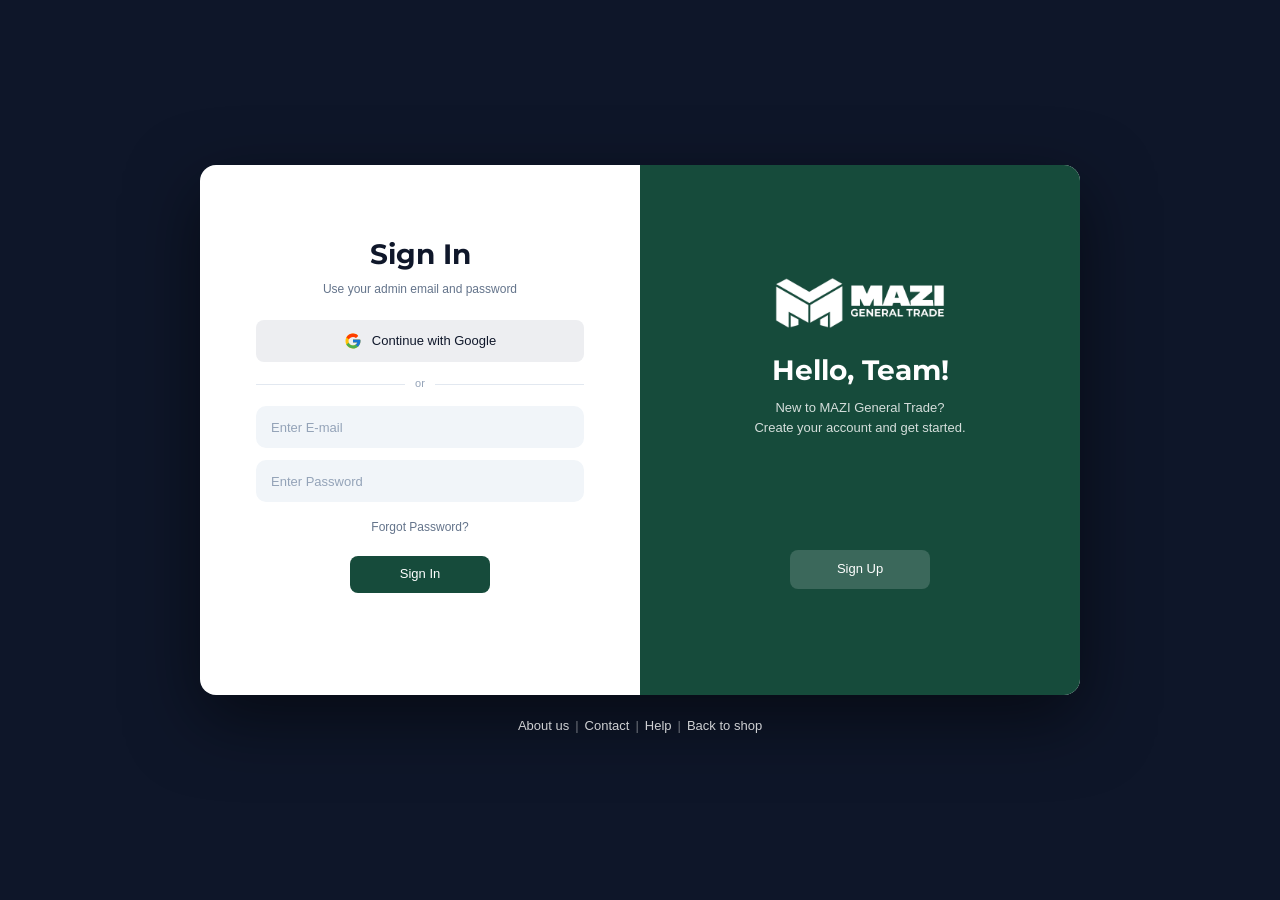
==== commit f8845b86: "Add files via upload" ====
--- a/admin.html
+++ b/admin.html
@@ -1,27 +1,165 @@
 <!DOCTYPE html>
 <html lang="en">
 <head>
+<script>
+/* Device theme: mode (system|light|dark) + accent. Runs before first paint so there is no flash. */
+(function () {
+  var KM = 'mazi_admin_theme', KA = 'mazi_admin_accent';
+  var ACCENTS = ['green', 'blue', 'violet', 'rose', 'orange'];
+  var mq = window.matchMedia ? window.matchMedia('(prefers-color-scheme: dark)') : null;
+  function get(k, d) { try { return localStorage.getItem(k) || d; } catch (e) { return d; } }
+  function put(k, v) { try { localStorage.setItem(k, v); } catch (e) {} }
+  function mode() { var m = get(KM, 'light'); return (m === 'dark' || m === 'system') ? m : 'light'; }   /* light is the default */
+  function accent() { var a = get(KA, 'green'); return ACCENTS.indexOf(a) > -1 ? a : 'green'; }
+  function resolved() { var m = mode(); return m === 'system' ? (mq && mq.matches ? 'dark' : 'light') : m; }
+  function apply(animate) {
+    var h = document.documentElement;
+    var reduce = window.matchMedia && window.matchMedia('(prefers-reduced-motion: reduce)').matches;
+    if (animate && document.startViewTransition && document.body && !reduce) {
+      /* whole-UI theme change: the new theme is revealed from the top down with a fade (compositor-only) */
+      try {
+        h.classList.add('theme-vt');
+        var vt = document.startViewTransition(function () { paint(); });
+        var done = function () { h.classList.remove('theme-vt'); };
+        vt.finished.then(done, done);
+        return;
+      } catch (e) { h.classList.remove('theme-vt'); }
+    }
+    if (animate && !reduce) { h.classList.add('theme-anim'); setTimeout(function () { h.classList.remove('theme-anim'); }, 320); }
+    paint();
+  }
+  function paint() {
+    var h = document.documentElement, r = resolved();
+    h.setAttribute('data-theme', r); h.setAttribute('data-accent', accent()); h.setAttribute('data-mode', mode());
+    var mt = document.querySelector('meta[name="theme-color"]');
+    if (!mt) { mt = document.createElement('meta'); mt.name = 'theme-color'; document.head.appendChild(mt); }
+    mt.content = r === 'dark' ? '#111A2C' : '#FFFFFF';
+    if (!document.body) return;
+    var m = mode(), a = accent();
+    [].forEach.call(document.querySelectorAll('[data-st-theme]'), function (b) {
+      var on = b.getAttribute('data-st-theme') === m; b.classList.toggle('active', on); b.setAttribute('aria-pressed', on ? 'true' : 'false');
+    });
+    [].forEach.call(document.querySelectorAll('[data-st-accent]'), function (b) {
+      var on = b.getAttribute('data-st-accent') === a; b.classList.toggle('active', on); b.setAttribute('aria-pressed', on ? 'true' : 'false');
+    });
+    var lbl = m === 'dark' ? 'Dark' : (m === 'system' ? 'System' : 'Light');
+    [].forEach.call(document.querySelectorAll('[data-theme-current]'), function (el) { el.textContent = lbl; });
+  }
+
+  /* ---- Theme popup (System / Light / Dark with a check), opened from any [data-theme-menu] row ---- */
+  var tmEl = null, tmTrigger = null;
+  function tmBuild() {
+    if (tmEl) return tmEl;
+    var chk = '<svg class="th-check" viewBox="0 0 24 24" aria-hidden="true"><path d="M5 12.5l4.5 4.5L19 7.5"/></svg>';
+    tmEl = document.createElement('div'); tmEl.id = 'themeMenu'; tmEl.className = 'theme-menu'; tmEl.setAttribute('role', 'menu'); tmEl.setAttribute('aria-label', 'Theme');
+    tmEl.innerHTML = ['system', 'light', 'dark'].map(function (k) {
+      return '<button type="button" role="menuitemradio" data-st-theme="' + k + '"><span>' + (k === 'system' ? 'System' : k === 'light' ? 'Light' : 'Dark') + '</span>' + chk + '</button>';
+    }).join('');
+    document.body.appendChild(tmEl); return tmEl;
+  }
+  function tmPlace(t) {
+    var m = tmEl, r = t.getBoundingClientRect(), vw = window.innerWidth, vh = window.innerHeight, gap = 8;
+    m.style.left = '0px'; m.style.top = '0px';
+    var w = m.offsetWidth, h = m.offsetHeight, x, y;
+    if (t.getAttribute('data-theme-side') === 'side' && r.left - w - gap >= gap) { x = r.left - w - gap; y = r.top - 6; }
+    else { x = r.right - w; y = r.bottom + gap; if (y + h > vh - gap) y = r.top - h - gap; }
+    x = Math.max(gap, Math.min(x, vw - w - gap)); y = Math.max(gap, Math.min(y, vh - h - gap));
+    m.style.left = x + 'px'; m.style.top = y + 'px';
+  }
+  function tmOpen(t, noFocus) {
+    var m = tmBuild(), cur = mode(); tmTrigger = t;
+    [].forEach.call(m.querySelectorAll('[data-st-theme]'), function (b) { var on = b.getAttribute('data-st-theme') === cur; b.classList.toggle('active', on); b.setAttribute('aria-checked', on ? 'true' : 'false'); });
+    tmPlace(t); m.classList.add('open'); t.setAttribute('aria-expanded', 'true');
+    if (!noFocus) { var a = m.querySelector('.active') || m.querySelector('button'); if (a) a.focus({ preventScroll: true }); }
+  }
+  function tmClose(refocus) {
+    if (!tmEl || !tmEl.classList.contains('open')) return;
+    tmEl.classList.remove('open');
+    if (tmTrigger) { tmTrigger.setAttribute('aria-expanded', 'false'); if (refocus && document.body.contains(tmTrigger)) tmTrigger.focus({ preventScroll: true }); }
+    tmTrigger = null;
+  }
+  document.addEventListener('keydown', function (e) {
+    if (!tmEl || !tmEl.classList.contains('open')) return;
+    if (e.key === 'Escape') { e.preventDefault(); tmClose(true); return; }
+    if (e.key !== 'ArrowDown' && e.key !== 'ArrowUp') return;
+    e.preventDefault();
+    var it = [].slice.call(tmEl.querySelectorAll('button')), i = it.indexOf(document.activeElement);
+    i = e.key === 'ArrowDown' ? (i + 1) % it.length : (i <= 0 ? it.length - 1 : i - 1); it[i].focus();
+  });
+  /* Profile menu: the Theme row opens its menu on hover and closes when the cursor leaves (row + menu). */
+  var SIDE = '[data-theme-menu][data-theme-side="side"]', hoverT = null;
+  function hoverOK() { return !!(window.matchMedia && window.matchMedia('(hover: hover)').matches); }
+  document.addEventListener('mouseover', function (e) {
+    if (!hoverOK() || !e.target || !e.target.closest) return;
+    var trg = e.target.closest(SIDE);
+    if (trg) { clearTimeout(hoverT); if (tmTrigger !== trg) { tmClose(); tmOpen(trg, true); } return; }
+    if (tmEl && tmEl.contains(e.target)) clearTimeout(hoverT);
+  });
+  document.addEventListener('mouseout', function (e) {
+    if (!hoverOK() || !tmEl || !tmTrigger || !e.target || !e.target.closest) return;
+    if (!e.target.closest(SIDE) && !tmEl.contains(e.target)) return;
+    var to = e.relatedTarget;
+    if (to && to.closest && (tmEl.contains(to) || to.closest(SIDE))) return;
+    clearTimeout(hoverT); hoverT = setTimeout(function () { tmClose(); }, 160);
+  });
+  window.addEventListener('resize', function () { tmClose(); });
+  document.addEventListener('scroll', function (e) { if (tmEl && !tmEl.contains(e.target)) tmClose(); }, true);
+  window.MaziTheme = {
+    ACCENTS: ACCENTS, mode: mode, accent: accent, resolved: resolved, apply: apply,
+    setMode: function (m) { put(KM, m); apply(true); },
+    setAccent: function (a) { put(KA, a); apply(true); },
+    toggle: function () { put(KM, resolved() === 'dark' ? 'light' : 'dark'); apply(true); },
+    closeMenu: tmClose
+  };
+  apply(false);
+  if (mq) { var onChange = function () { if (mode() === 'system') apply(true); }; mq.addEventListener ? mq.addEventListener('change', onChange) : mq.addListener(onChange); }
+  document.addEventListener('DOMContentLoaded', function () { apply(false); });
+  document.addEventListener('click', function (e) {
+    var el = e.target; if (!el || !el.closest) return;
+    var trg = el.closest('[data-theme-menu]');
+    if (trg) {
+      e.preventDefault();
+      if (hoverOK() && trg.getAttribute('data-theme-side') === 'side') { if (tmTrigger !== trg) { tmClose(); tmOpen(trg, true); } return; }   /* hover already opened it */
+      if (tmTrigger === trg) tmClose(); else { tmClose(); tmOpen(trg); }
+      return;
+    }
+    var t = el.closest('[data-st-theme],[data-st-accent]');
+    if (!t) { tmClose(); return; }
+    if (t.hasAttribute('data-st-theme')) { tmClose(); window.MaziTheme.setMode(t.getAttribute('data-st-theme')); }
+    else window.MaziTheme.setAccent(t.getAttribute('data-st-accent'));
+  });
+  window.addEventListener('storage', function (e) { if (e.key === KM || e.key === KA) apply(true); });
+})();
+</script>
 <meta charset="UTF-8">
 <meta name="viewport" content="width=device-width, initial-scale=1, viewport-fit=cover">
 <meta name="robots" content="noindex, nofollow">
-<title>Staff Dashboard - MAZI General Trade</title>
+<title>Admin Dashboard - MAZI General Trade</title>
 <link rel="icon" type="image/png" sizes="32x32" href="img/favicon-32.png">
 <link rel="icon" type="image/png" sizes="16x16" href="img/favicon-16.png">
 <link rel="shortcut icon" href="favicon.ico">
 <link rel="apple-touch-icon" sizes="180x180" href="img/apple-touch-icon.png">
 <link rel="preconnect" href="https://fonts.googleapis.com">
-<style>
-:root{
+<link rel="preconnect" href="https://fonts.gstatic.com" crossorigin>
+<link href="https://fonts.googleapis.com/css2?family=Montserrat:wght@600;700;800&display=swap" rel="stylesheet">
+<style>:root{
   --green-900:#0F3A2E; --green-800:#164B3B; --green-700:#1C5E48; --green-600:#237259; --green-500:#2E8C6C; --green-100:#E4F0EA; --green-50:#F2F8F5;
   --gray-50:#F1F5F9; --gray-100:#E7EBF0; --gray-400:#94A3B8; --gray-600:#475569; --gray-700:#334155;
   --success:#16A34A; --success-bg:#DCFCE7;
-  --bg:#F4F5F7; --white:#fff; --ink:#0F172A; --ink-soft:#64748B; --line:#E2E8F0;
+  --bg:#F4F5F7; --surface:#fff; --white:var(--surface); --ink:#0F172A; --ink-soft:#64748B; --line:#E2E8F0;
   --red:#D5473C; --red-bg:#FBE7E5; --amber:#C98A14; --amber-bg:#FFF3D6; --blue:#2F6FB5; --blue-bg:#E4EEF9; --purple:#7A4FC4; --purple-bg:#EEE7FA;
   --r:0;
   --shadow-sm:0 1px 2px rgba(15,23,42,.05);
   --shadow-card:0 1px 2px rgba(15,23,42,.04), 0 10px 26px -14px rgba(15,23,42,.16);
   --shadow-card-hover:0 4px 10px rgba(15,23,42,.05), 0 16px 34px -14px rgba(15,23,42,.22);
   --ease:cubic-bezier(.2,.7,.3,1);
+
+  --border-strong:#CBD5E1; --chip-bg:#EEF2F6; --amber-bg-hover:#FBE7B4; --red-line:#F1C4C0;
+  --amber-ink:#7A5410; --amber-ink2:#B45309; --red-ink:#8A2C24; --blue-ink:#204368; --success-ink:#15803D;
+  --red-solid:#D5473C; --success-solid:#16A34A; --accent-ink:var(--green-800);
+  --tip-bg:#0F172A; --card-bd:rgba(15,23,42,.06);
+  --scrim-bg:rgba(255,255,255,.58); --glass:rgba(255,255,255,.72); --glass-solid:rgba(255,255,255,.94); --glass-bd:rgba(255,255,255,.6); --glass-hi:rgba(255,255,255,.7);
+  color-scheme:light;
 }
 *{box-sizing:border-box}
 html,body{margin:0}
@@ -31,44 +169,44 @@
 button{cursor:pointer}
 .hidden{display:none!important}
 svg{width:18px;height:18px;flex:none;stroke:currentColor;fill:none;stroke-width:1.8;stroke-linecap:round;stroke-linejoin:round}
-*{scrollbar-width:thin;scrollbar-color:#CBD5E1 transparent}
+*{scrollbar-width:thin;scrollbar-color:var(--border-strong) transparent}
 ::-webkit-scrollbar{width:9px;height:9px}
 ::-webkit-scrollbar-button{display:none;width:0;height:0}
 ::-webkit-scrollbar-track{background:transparent}
-::-webkit-scrollbar-thumb{background:#CBD5E1;border-radius:0}
-::-webkit-scrollbar-thumb:hover{background:#94A3B8}
+::-webkit-scrollbar-thumb{background:var(--border-strong);border-radius:0}
+::-webkit-scrollbar-thumb:hover{background:var(--gray-400)}
 
 /* ---------- buttons / fields ---------- */
-.btn{border:1px solid var(--line);background:#fff;color:var(--ink);padding:9px 16px;font-weight:700;border-radius:0;white-space:nowrap}
+.btn{border:1px solid var(--line);background:var(--surface);color:var(--ink);padding:9px 16px;font-weight:700;border-radius:0;white-space:nowrap}
 .btn:hover{background:var(--gray-50);border-color:var(--gray-400)}
 .btn.primary{background:var(--green-800);border-color:var(--green-800);color:#fff}
 .btn.primary:hover{background:var(--green-700);border-color:var(--green-700)}
-.btn.cancel-action{background:#fff;color:var(--gray-700);border:1px solid #CBD5E1;font-weight:600}
-.btn.cancel-action:hover{background:#F8FAFC;color:var(--ink);border-color:#94A3B8}
+.btn.cancel-action{background:var(--surface);color:var(--gray-700);border:1px solid var(--border-strong);font-weight:600}
+.btn.cancel-action:hover{background:var(--gray-50);color:var(--ink);border-color:var(--gray-400)}
 .btn.confirm-danger{background:#C62828;border-color:#C62828;color:#fff;text-transform:uppercase;letter-spacing:.04em}
 .btn.confirm-danger:hover{background:#A91F1F;border-color:#A91F1F;box-shadow:0 4px 10px rgba(198,40,40,.22)}
 .btn:disabled{opacity:.5;cursor:default}
-.btn.ghost{background:#fff;color:var(--ink);border:1px solid #DCE1E8}
+.btn.ghost{background:var(--surface);color:var(--ink);border:1px solid var(--border-strong)}
 .btn.ghost:hover{background:var(--green-50)}
-.btn.danger{background:var(--red);border-color:var(--red);color:#fff}
+.btn.danger{background:var(--red-solid);border-color:var(--red);color:#fff}
 .btn.danger:hover{background:#B93F35;border-color:#B93F35;color:#fff;box-shadow:0 4px 10px rgba(213,71,60,.22)}
 .btn.danger-soft{background:#C15C52;border-color:#C15C52;color:#fff}
 .btn.danger-soft:hover{background:#A94B42;border-color:#A94B42}
-.btn.neutral{background:#EEF2F6;color:var(--ink);border:1px solid var(--line)}
-.btn.staff-grant{background:#fff;color:var(--ink);border:1px solid var(--ink)}
+.btn.neutral{background:var(--chip-bg);color:var(--ink);border:1px solid var(--line)}
+.btn.staff-grant{background:var(--surface);color:var(--ink);border:1px solid var(--ink)}
 .btn.staff-grant:hover{background:var(--gray-50)}
-.btn.staff-remove{background:#fff;color:var(--ink-soft);border:1px solid var(--line)}
+.btn.staff-remove{background:var(--surface);color:var(--ink-soft);border:1px solid var(--line)}
 .btn.staff-remove:hover{background:var(--gray-50);color:var(--ink);border-color:var(--gray-400)}
-.pill.staff-pill{background:#fff;color:var(--ink);border:1px solid var(--ink)}
+.pill.staff-pill{background:var(--surface);color:var(--ink);border:1px solid var(--ink)}
 .audit-row summary::-webkit-details-marker{display:none}
 .audit-row summary::marker{content:''}
 .audit-row summary:hover{background:var(--green-50)}
 .audit-row .chev{transition:transform .15s;flex:none}
 .audit-row details[open] summary .chev{transform:rotate(90deg)}
-.btn.neutral:hover{background:#E3E8EF}
+.btn.neutral:hover{background:var(--gray-100)}
 .btn.sm{padding:6px 12px;font-size:12px;border-radius:0}
 .btn.full{width:100%}
-.inp{width:100%;padding:9px 12px;border:1px solid var(--line);background:#fff;border-radius:0}
+.inp{width:100%;padding:9px 12px;border:1px solid var(--line);background:var(--surface);border-radius:0}
 .inp:focus{outline:2px solid var(--gray-400);outline-offset:-1px}
 input[type=number]::-webkit-outer-spin-button,input[type=number]::-webkit-inner-spin-button{-webkit-appearance:none;margin:0}
 input[type=number]{-moz-appearance:textfield}
@@ -80,40 +218,40 @@
 .auth{position:relative;min-height:100vh;overflow:hidden;background:#0F172A;color:#fff;display:flex;flex-direction:column;align-items:center;justify-content:center;padding:32px 16px}
 .auth-bg{position:absolute;inset:-40px;background:url(img/trade.jpg) center/cover no-repeat;filter:blur(16px)}
 .auth-bg::after{content:"";position:absolute;inset:0;background:rgba(15,23,42,.92)}
-.card{position:relative;z-index:1;width:min(880px,100%);height:530px;background:#fff;color:var(--ink);border-radius:0;overflow:hidden;box-shadow:0 24px 70px rgba(0,0,0,.5)}
+.card{position:relative;z-index:1;width:min(880px,100%);height:530px;background:var(--surface);color:var(--ink);border-radius:0;overflow:hidden;box-shadow:0 24px 70px rgba(0,0,0,.5)}
 .pane{position:absolute;top:0;width:50%;height:100%;padding:0 56px;display:flex;flex-direction:column;justify-content:center;text-align:center}
 .pane-in{left:0;visibility:visible}
 .pane-up{right:0;visibility:hidden;transition:visibility 0s linear .6s}
 .card.signup .pane-up{visibility:visible;transition-delay:0s}
 .card.signup .pane-in{visibility:hidden;transition:visibility 0s linear .6s}
 .pane h1{font-size:28px;font-weight:700;margin:0 0 6px}
-.cap{font-size:12px;color:#64748B;margin:0 0 22px}
-.pane input{display:block;width:100%;height:42px;padding:0 14px;border:1px solid transparent;border-radius:0;background:#F1F5F9;color:var(--ink);font-size:13px;margin-bottom:12px}
-.pane input::placeholder{color:#94A3B8}
-.pane input:focus{outline:0;border-color:var(--gray-400);background:#fff}
-.forgot{align-self:center;margin:2px 0 16px;border:0;background:none;color:#64748B;font-size:12px;padding:3px 6px;cursor:pointer}
-.forgot:hover{color:var(--green-800);text-decoration:underline}
+.cap{font-size:12px;color:var(--ink-soft);margin:0 0 22px}
+.pane input{display:block;width:100%;height:42px;padding:0 14px;border:1px solid transparent;border-radius:0;background:var(--gray-50);color:var(--ink);font-size:13px;margin-bottom:12px}
+.pane input::placeholder{color:var(--gray-400)}
+.pane input:focus{outline:0;border-color:var(--gray-400);background:var(--surface)}
+.forgot{align-self:center;margin:2px 0 16px;border:0;background:none;color:var(--ink-soft);font-size:12px;padding:3px 6px;cursor:pointer}
+.forgot:hover{color:var(--accent-ink);text-decoration:underline}
 .forgot:disabled{opacity:.6;cursor:default;text-decoration:none}
 .solid{align-self:center;border:0;border-radius:0;background:var(--green-800);color:#fff;padding:12px 40px;font-weight:700;font-size:12.5px;letter-spacing:.06em;text-transform:uppercase;cursor:pointer}
 .solid:hover{background:var(--green-700)}
 .solid:disabled{opacity:.6;cursor:default}
-.google-btn{align-self:center;width:100%;height:42px;display:flex;align-items:center;justify-content:center;gap:10px;border:1px solid var(--line);border-radius:0;background:#fff;color:var(--ink);font-weight:700;font-size:12.5px;cursor:pointer;transition:background .15s,border-color .15s,box-shadow .15s}
-.google-btn:hover{background:var(--green-50);border-color:#B8D7C9;box-shadow:0 3px 10px rgba(15,58,46,.08)}
+.google-btn{align-self:center;width:100%;height:42px;display:flex;align-items:center;justify-content:center;gap:10px;border:1px solid var(--line);border-radius:0;background:var(--surface);color:var(--ink);font-weight:700;font-size:12.5px;cursor:pointer;transition:background .15s,border-color .15s,box-shadow .15s}
+.google-btn:hover{background:var(--green-50);border-color:var(--green-100);box-shadow:0 3px 10px rgba(15,58,46,.08)}
 .google-btn:disabled{opacity:.6;cursor:default}
 .google-btn svg{width:18px;height:18px;stroke:none}
-.auth-or{display:flex;align-items:center;gap:10px;color:#94A3B8;font-size:11px;margin:14px 0}
+.auth-or{display:flex;align-items:center;gap:10px;color:var(--gray-400);font-size:11px;margin:14px 0}
 .auth-or::before,.auth-or::after{content:"";height:1px;background:var(--line);flex:1}
 .pane-up .solid{margin-top:6px}
-.pane .note{font-size:11px;color:#7C8798;margin:14px 0 0}
-.pane .note a{color:var(--green-700)}
+.pane .note{font-size:11px;color:var(--gray-400);margin:14px 0 0}
+.pane .note a{color:var(--accent-ink)}
 .msg{font-size:12.5px;margin:14px 0 0;min-height:18px;color:var(--red);line-height:1.4}
-.msg.ok{color:var(--green-700)}
-.verify-icon{width:60px;height:60px;border-radius:50%;display:flex;align-items:center;justify-content:center;background:var(--green-100);color:var(--green-800);box-shadow:0 0 0 8px rgba(22,75,59,.08);margin:0 auto 16px}
+.msg.ok{color:var(--accent-ink)}
+.verify-icon{width:60px;height:60px;border-radius:50%;display:flex;align-items:center;justify-content:center;background:var(--green-100);color:var(--accent-ink);box-shadow:0 0 0 8px rgba(22,75,59,.08);margin:0 auto 16px}
 .verify-icon svg{width:24px;height:24px}
 .verify-icon.sent{background:var(--green-800);color:#fff;box-shadow:0 0 0 8px rgba(22,75,59,.12)}
 #forgotSent{display:flex;flex-direction:column}
 #forgotSent.hidden{display:none}
-.plain-link{display:block;align-self:center;border:0;background:none;color:var(--green-700);font-weight:600;font-size:12.5px;margin-top:14px;padding:3px 6px;cursor:pointer}
+.plain-link{display:block;align-self:center;border:0;background:none;color:var(--accent-ink);font-weight:600;font-size:12.5px;margin-top:14px;padding:3px 6px;cursor:pointer}
 .plain-link:hover{text-decoration:underline}
 .plain-link:disabled{opacity:.6;cursor:default;text-decoration:none}
 .overlay{position:absolute;top:0;left:50%;width:50%;height:100%;background:var(--green-800);color:#fff;z-index:2;overflow:hidden;transition:transform .6s cubic-bezier(.65,0,.35,1)}
@@ -133,12 +271,19 @@
 .a-foot button,.a-foot a{border:0;background:none;color:inherit;font:inherit;padding:0 6px;cursor:pointer;text-decoration:none}
 .a-foot button:hover,.a-foot a:hover{color:#fff;text-decoration:underline}
 .a-foot i{font-style:normal;opacity:.5}
-.auth-loading{position:fixed;inset:0;z-index:100;display:flex;align-items:center;justify-content:center;background:rgba(255,255,255,.58);backdrop-filter:blur(5px);-webkit-backdrop-filter:blur(5px);color:var(--ink)}
-.auth-loading-card{display:flex;align-items:center;gap:11px;padding:14px 18px;background:rgba(255,255,255,.94);border:1px solid rgba(15,23,42,.10);box-shadow:0 10px 28px rgba(15,23,42,.12);font-size:13px;font-weight:700}
-.auth-loading-spinner{width:18px;height:18px;border:2px solid #CBD5E1;border-top-color:var(--ink-soft);border-radius:50%;animation:auth-spin .75s linear infinite}
-@keyframes auth-spin{to{transform:rotate(360deg)}}
-.modal{position:fixed;inset:0;z-index:50;background:rgba(255,255,255,.58);backdrop-filter:blur(5px);-webkit-backdrop-filter:blur(5px);display:flex;align-items:center;justify-content:center;padding:20px}
-.modal .box{background:#fff;color:var(--ink);width:100%;max-width:440px;padding:26px 26px 22px;border-radius:0}
+.auth-loading{position:fixed;inset:0;z-index:100;display:flex;align-items:center;justify-content:center;background:var(--scrim-bg);backdrop-filter:blur(5px);-webkit-backdrop-filter:blur(5px);color:var(--ink)}
+.auth-loading-card{display:flex;align-items:center;gap:14px;padding:16px 22px;background:var(--glass-solid);border:1px solid var(--card-bd);box-shadow:0 10px 28px rgba(15,23,42,.12);font-size:13px;font-weight:700}
+/* chasing-dots loader: 4 dots orbit one circle, each one trailing the one ahead */
+.ld{position:relative;display:inline-block;width:34px;height:34px;flex:none}
+.ld i{position:absolute;inset:0;animation:ld-orbit 1.3s cubic-bezier(.55,.1,.45,.9) infinite}
+.ld i::before{content:'';position:absolute;top:0;left:50%;width:9px;height:9px;margin-left:-4.5px;border-radius:50%;background:var(--green-800)}
+.ld i:nth-child(2){animation-delay:-.11s}.ld i:nth-child(2)::before{width:8px;height:8px;margin-left:-4px;opacity:.78}
+.ld i:nth-child(3){animation-delay:-.22s}.ld i:nth-child(3)::before{width:7px;height:7px;margin-left:-3.5px;opacity:.56}
+.ld i:nth-child(4){animation-delay:-.33s}.ld i:nth-child(4)::before{width:6px;height:6px;margin-left:-3px;opacity:.34}
+@keyframes ld-orbit{to{transform:rotate(360deg)}}
+@media (prefers-reduced-motion:reduce){.ld i{animation-duration:2.6s}}
+.modal{position:fixed;inset:0;z-index:50;background:var(--scrim-bg);backdrop-filter:blur(5px);-webkit-backdrop-filter:blur(5px);display:flex;align-items:center;justify-content:center;padding:20px}
+.modal .box{background:var(--surface);color:var(--ink);width:100%;max-width:440px;padding:26px 26px 22px;border-radius:0}
 #editModal .box{max-height:88vh;overflow-y:auto}
 .modal h3{margin:0 0 12px;font-size:17px}
 .modal p,.modal li{font-size:13.5px;line-height:1.6;margin:0 0 8px}
@@ -146,6 +291,16 @@
 .modal .box .btn{margin-top:10px}
 .acts.modal-footer{margin-top:16px;gap:10px}
 .acts.modal-footer .btn{flex:1;margin-top:0;padding:11px 16px}
+/* Soft confirm (used by Log out) - centered card, rounded, same look as the storefront log out popup */
+.modal.confirm-soft .box{max-width:400px;padding:32px 28px 26px;border-radius:20px;text-align:center}
+.modal.confirm-soft h3{font-size:19px;font-weight:700;line-height:1.35;margin:0 0 10px}
+.modal.confirm-soft p{font-size:14px;line-height:1.55;color:var(--ink-soft);margin:0 0 6px}
+.modal.confirm-soft .acts.modal-footer{margin-top:22px;gap:12px}
+.modal.confirm-soft .acts.modal-footer .btn{padding:14px 16px;border-radius:14px;font-size:15px;font-weight:700;text-transform:none;letter-spacing:0;box-shadow:none}
+.modal.confirm-soft .btn.cancel-action{background:var(--surface);color:var(--ink);border:1px solid var(--line)}
+.modal.confirm-soft .btn.cancel-action:hover{background:var(--gray-50)}
+.modal.confirm-soft .btn.confirm-danger{background:var(--red-solid);border-color:var(--red-solid);color:#fff}
+.modal.confirm-soft .btn.confirm-danger:hover{background:#B93F35;border-color:#B93F35;box-shadow:none}
 @media(max-width:720px){
   .card{height:auto}
   .pane{position:static;width:100%;padding:36px 26px 28px}
@@ -153,7 +308,7 @@
   .pane-up,.pane-in{visibility:visible;transition:none}
   .card:not(.signup) .pane-up{display:none}
   .card.signup .pane-in{display:none}
-  .m-switch{display:block;align-self:center;margin-top:16px;border:0;background:none;color:var(--green-700);font-weight:600;font-size:13px;cursor:pointer}
+  .m-switch{display:block;align-self:center;margin-top:16px;border:0;background:none;color:var(--accent-ink);font-weight:600;font-size:13px;cursor:pointer}
 }
 
 /* ---------- waiting for Super Admin approval / approved ---------- */
@@ -162,9 +317,9 @@
 .card.status .ov-c{opacity:1;pointer-events:auto;transition-delay:.2s}
 .st{display:flex;flex-direction:column;animation:st-in .45s var(--ease) backwards}
 @keyframes st-in{from{opacity:0;transform:translateY(10px)}to{opacity:1;transform:none}}
-.st-icon{position:relative;width:64px;height:64px;border-radius:50%;margin:0 auto 16px;display:flex;align-items:center;justify-content:center;background:var(--amber-bg);color:#B45309;flex:none}
+.st-icon{position:relative;width:64px;height:64px;border-radius:50%;margin:0 auto 16px;display:flex;align-items:center;justify-content:center;background:var(--amber-bg);color:var(--amber-ink2);flex:none}
 .st-icon svg{width:26px;height:26px;position:relative;z-index:1;stroke-width:1.8}
-.st-icon .hg{animation:st-flip 3.2s var(--ease) infinite}
+.st-icon .hg{animation:st-flip 3.1.5s var(--ease) infinite}
 @keyframes st-flip{0%,55%{transform:rotate(0)}85%,100%{transform:rotate(180deg)}}
 .st-icon .ck{display:none;stroke-width:2.6}
 .st-ring{position:absolute;inset:0;border-radius:50%;border:2px solid rgba(201,138,20,.5);animation:st-ring 2.4s ease-out infinite}
@@ -180,20 +335,20 @@
 @keyframes st-pop{0%{transform:scale(.6)}60%{transform:scale(1.1)}100%{transform:scale(1)}}
 .st .cap{margin-bottom:14px}
 .st-who{align-self:center;display:flex;align-items:center;gap:6px;max-width:100%;padding:6px 12px;margin:0 0 16px;background:var(--gray-50);border:1px solid var(--line);font-size:12px;color:var(--gray-700)}
-.st-who span{color:#7C8798;flex:none}
+.st-who span{color:var(--gray-400);flex:none}
 .st-who b{overflow:hidden;text-overflow:ellipsis;white-space:nowrap;font-weight:700;color:var(--ink)}
 .st-steps{list-style:none;display:flex;margin:0 0 16px;padding:0;text-align:center}
-.st-steps li{flex:1;position:relative;padding-top:21px;font-size:10.5px;font-weight:600;line-height:1.25;color:#94A3B8;transition:color .3s}
-.st-steps li::before{content:"";position:absolute;top:6px;left:-50%;width:100%;height:2px;background:#E2E8F0;transition:background .4s}
+.st-steps li{flex:1;position:relative;padding-top:21px;font-size:10.5px;font-weight:600;line-height:1.25;color:var(--gray-400);transition:color .3s}
+.st-steps li::before{content:"";position:absolute;top:6px;left:-50%;width:100%;height:2px;background:var(--line);transition:background .4s}
 .st-steps li:first-child::before{display:none}
-.st-steps li i{position:absolute;top:0;left:50%;width:14px;height:14px;margin-left:-7px;border-radius:50%;background:#fff;border:2px solid #CBD5E1;z-index:1;transition:background .3s,border-color .3s}
-.st-steps li.done{color:var(--green-800)}
+.st-steps li i{position:absolute;top:0;left:50%;width:14px;height:14px;margin-left:-7px;border-radius:50%;background:var(--surface);border:2px solid var(--border-strong);z-index:1;transition:background .3s,border-color .3s}
+.st-steps li.done{color:var(--accent-ink)}
 .st-steps li.done::before,.st-steps li.now::before{background:var(--green-800)}
 .st-steps li.done i{background:var(--green-800);border-color:var(--green-800)}
-.st-steps li.now{color:#B45309}
+.st-steps li.now{color:var(--amber-ink2)}
 .st-steps li.now i{background:var(--amber-bg);border-color:#D97706;animation:st-pulse 1.7s ease-in-out infinite}
 @keyframes st-pulse{0%,100%{box-shadow:0 0 0 0 rgba(217,119,6,.45)}50%{box-shadow:0 0 0 6px rgba(217,119,6,0)}}
-.st-live{display:flex;align-items:center;justify-content:center;gap:8px;margin:0 0 14px;font-size:12px;color:#64748B;min-height:18px}
+.st-live{display:flex;align-items:center;justify-content:center;gap:8px;margin:0 0 14px;font-size:12px;color:var(--ink-soft);min-height:18px}
 .st-dot{width:8px;height:8px;border-radius:50%;background:#D97706;flex:none;animation:st-blink 1.3s ease-in-out infinite}
 @keyframes st-blink{0%,100%{opacity:1}50%{opacity:.25}}
 .st-bar{display:none;height:3px;margin:0 0 16px;background:var(--green-100);overflow:hidden}
@@ -202,9 +357,9 @@
 .st.is-done .st-bar i{animation:st-fill 3s linear forwards}
 @keyframes st-fill{to{width:100%}}
 .st.is-done .st-dot{background:var(--green-700);animation:none}
-.st.is-done .st-live{color:var(--green-700);font-weight:600}
+.st.is-done .st-live{color:var(--accent-ink);font-weight:600}
 .st.is-done .st-out{display:none}
-.st-btn-ghost{background:#fff;color:var(--green-800);border:1.5px solid var(--green-800);padding:11px 36px}
+.st-btn-ghost{background:var(--surface);color:var(--accent-ink);border:1.5px solid var(--green-800);padding:11px 36px}
 .st-btn-ghost:hover{background:var(--green-50)}
 .st.is-done .st-btn-ghost{background:var(--green-800);color:#fff}
 .st.is-done .st-btn-ghost:hover{background:var(--green-700)}
@@ -212,28 +367,35 @@
 
 /* ---------- shell ---------- */
 .shell{display:flex;min-height:100vh}
-.side{width:216px;flex:none;background:#fff;border-right:1px solid var(--line);padding:16px 10px;display:flex;flex-direction:column;position:sticky;top:0;height:100vh;transition:width .25s var(--ease)}
-.side .logo{padding:16px 18px 12px;margin-bottom:4px;border-bottom:1px solid var(--line);display:flex;align-items:center;justify-content:center;cursor:pointer}
+.side{width:216px;flex:none;background:var(--surface);border-right:1px solid var(--line);padding:16px 10px;display:flex;flex-direction:column;position:sticky;top:0;height:100vh;overflow:hidden;transition:width 1.5s var(--ease),padding 1.5s var(--ease)}
+.side .logo{padding:16px 18px 12px;margin-bottom:4px;border-bottom:1px solid var(--line);display:flex;align-items:center;justify-content:center;cursor:pointer;max-height:300px;overflow:hidden;transition:max-height 1.5s var(--ease),padding 1.5s var(--ease),margin 1.5s var(--ease),opacity .8s ease,border-width 1.5s var(--ease)}
 .side .logo img{height:auto;max-width:100%;width:100%;object-fit:contain;display:block}
-.side-expand-btn{display:none;align-items:center;justify-content:center;width:30px;height:30px;border:1px solid var(--line);background:#fff;border-radius:50%;color:var(--ink-soft);cursor:pointer;margin:14px auto 16px;transition:background .15s,color .15s}
+.side-expand-btn{display:flex;flex:none;align-items:center;justify-content:center;width:30px;height:0;border:0 solid var(--line);background:var(--surface);border-radius:50%;color:var(--ink-soft);cursor:pointer;margin:0 auto;overflow:hidden;opacity:0;pointer-events:none;transition:height 1.5s var(--ease),margin 1.5s var(--ease),opacity .8s ease,border-width 1.5s var(--ease),background .15s,color .15s}
 .side-expand-btn:hover{background:var(--gray-50);color:var(--ink)}
 .side.collapsed{width:64px;padding:16px 8px}
-.side.collapsed .logo,.side.collapsed .foot{display:none}
-.side.collapsed .side-expand-btn{display:flex}
-.side.collapsed .nav button{justify-content:center;padding:10px 0}
-.side.collapsed .nav button span{display:none}
+.side.collapsed .logo{max-height:0;padding-top:0;padding-bottom:0;margin-bottom:0;border-bottom-width:0;opacity:0;pointer-events:none}
+.side.collapsed .foot{max-height:0;padding-top:0;padding-bottom:0;border-top-width:0;opacity:0;pointer-events:none}
+.side.collapsed .side-expand-btn{height:30px;margin:14px auto 16px;border-width:1px;opacity:1;pointer-events:auto}
+.nav button{overflow:hidden;white-space:nowrap;transition:padding 1.5s var(--ease),background .15s,color .15s}
+.nav button span{max-width:180px;overflow:hidden;opacity:1;transition:max-width 1.5s var(--ease),opacity .8s ease}
+.side.collapsed .nav button{padding-left:15px;padding-right:15px}
+.side.collapsed .nav button span{max-width:0;opacity:0}
 .side.collapsed .nav .cnt{position:absolute;top:2px;right:2px;min-width:14px;height:14px;font-size:8px;line-height:14px;padding:0 3px}
 .nav{display:flex;flex-direction:column;gap:2px}
 .nav button{display:flex;align-items:center;gap:11px;width:100%;text-align:left;border:0;background:transparent;padding:10px 11px;border-radius:0;color:var(--ink-soft);font-weight:600;position:relative}
 .nav button:hover{background:var(--gray-50);color:var(--ink)}
 .nav button.active{background:var(--gray-100);color:var(--ink)}
-.nav .cnt{margin-left:auto;background:var(--red);color:#fff;font-size:10.5px;font-weight:700;font-style:normal;min-width:19px;height:19px;line-height:19px;text-align:center;border-radius:50%;padding:0 5px;flex:none;box-shadow:0 1px 2px rgba(197,54,44,.35)}
-.side .foot{margin-top:auto;padding:12px 11px 4px;border-top:1px solid var(--line);font-size:12px;color:var(--ink-soft)}
-.side .foot b{display:block;color:var(--ink);font-size:12.5px;word-break:break-all}
-.side .foot button{margin-top:8px}
+.nav .cnt{margin-left:auto;background:var(--red-solid);color:#fff;font-size:10.5px;font-weight:700;font-style:normal;min-width:19px;height:19px;line-height:19px;text-align:center;border-radius:50%;padding:0 5px;flex:none;box-shadow:0 1px 2px rgba(197,54,44,.35)}
+.side .foot{margin-top:auto;padding:12px 10px 6px;border-top:1px solid var(--line);font-size:12px;color:var(--ink-soft);max-height:220px;overflow:hidden;transition:max-height 1.5s var(--ease),padding 1.5s var(--ease),border-width 1.5s var(--ease),opacity .8s ease}
+.side .foot .me{display:flex;align-items:center;gap:10px;padding:10px;background:var(--gray-50);border:1px solid var(--line);border-radius:10px}
+.side .foot .me-av{flex:none;width:34px;height:34px;border-radius:50%;background:var(--green-800);color:#fff;display:grid;place-items:center;font-style:normal;font-weight:700;font-size:13px}
+.side .foot .me-t{min-width:0;display:flex;flex-direction:column;gap:2px}
+.side .foot b{display:block;color:var(--ink);font-size:12.5px;line-height:1.25;overflow:hidden;text-overflow:ellipsis;white-space:nowrap}
+.side .foot #whoRole{display:block;font-size:11px;font-weight:600;color:var(--accent-ink)}
+.side .foot button{margin-top:8px;width:100%}
 
 .main{flex:1;min-width:0;padding:0 0 40px}
-.topbar{display:flex;align-items:center;gap:14px;padding:12px 24px;margin-bottom:20px;background:#fff;border-bottom:1px solid var(--line)}
+.topbar{display:flex;align-items:center;gap:14px;padding:12px 24px;margin-bottom:20px;background:var(--surface);border-bottom:1px solid var(--line)}
 .search{position:relative;flex:1;max-width:380px}
 .search svg{position:absolute;left:14px;top:50%;transform:translateY(-50%);color:var(--ink-soft);width:16px;height:16px}
 .search input{width:100%;padding:9px 14px 9px 38px;border:1px solid var(--line);border-radius:999px;background:var(--gray-50)}
@@ -241,45 +403,64 @@
 .top-right{margin-left:auto;display:flex;align-items:center;gap:12px}
 .bell{position:relative;width:36px;height:36px;border-radius:50%;border:1px solid transparent;background:transparent;display:grid;place-items:center;color:var(--ink-soft)}
 .bell:hover{background:var(--gray-50);color:var(--ink)}
-.bell .badge-n{position:absolute;top:-4px;right:-4px;background:var(--red);color:#fff;font-size:10px;font-weight:700;min-width:18px;height:18px;border-radius:50%;display:grid;place-items:center;padding:0 3px;box-shadow:0 0 0 2px #fff,0 1px 2px rgba(197,54,44,.35)}
-.me{display:flex;align-items:center;gap:9px;font-weight:700;font-size:12px;border:1px solid var(--line);border-radius:999px;padding:3px 6px 3px 11px;background:linear-gradient(135deg,#fff 0%,var(--green-50) 100%);color:var(--green-900);box-shadow:0 2px 8px rgba(15,58,46,.08)}
+.bell .badge-n{position:absolute;top:-4px;right:-4px;background:var(--red-solid);color:#fff;font-size:10px;font-weight:700;min-width:18px;height:18px;border-radius:50%;display:grid;place-items:center;padding:0 3px;box-shadow:0 0 0 2px var(--surface),0 1px 2px rgba(197,54,44,.35)}
+.me{display:flex;align-items:center;gap:9px;font-weight:700;font-size:12px;border:1px solid var(--line);border-radius:999px;padding:3px 6px 3px 11px;background:linear-gradient(135deg,var(--surface) 0%,var(--green-50) 100%);color:var(--accent-ink);box-shadow:0 2px 8px rgba(15,58,46,.08)}
 .me-name{max-width:150px;overflow:hidden;text-overflow:ellipsis;white-space:nowrap;letter-spacing:.01em}
-.av{width:30px;height:30px;border-radius:50%;background:var(--green-100);color:var(--green-800);font-weight:700;font-size:11.5px;display:grid;place-items:center;flex:none}
-.me .av{width:32px;height:32px;background:linear-gradient(145deg,var(--green-500),var(--green-800));color:#fff;border:2px solid #fff;border-radius:50%;box-shadow:0 2px 5px rgba(15,58,46,.2);letter-spacing:.02em}
-
-.panel{background:#fff;border:1px solid var(--line);border-radius:0;padding:22px 24px;margin:0 24px;box-shadow:var(--shadow-sm)}
+.av{width:30px;height:30px;border-radius:50%;background:var(--green-100);color:var(--accent-ink);font-weight:700;font-size:11.5px;display:grid;place-items:center;flex:none}
+.me .av{width:32px;height:32px;background:linear-gradient(145deg,var(--green-500),var(--green-800));color:#fff;border:2px solid var(--surface);border-radius:50%;box-shadow:0 2px 5px rgba(15,58,46,.2);letter-spacing:.02em}
+
+.panel{background:var(--surface);border:1px solid var(--line);border-radius:0;padding:22px 24px;margin:0 24px;box-shadow:var(--shadow-sm)}
 .panel h1{font-size:19px;margin:0 0 4px}
 .panel .lead{color:var(--ink-soft);margin:0 0 16px;font-size:12.5px}
 .bar{display:flex;flex-wrap:wrap;gap:12px;align-items:center;justify-content:space-between;margin-bottom:16px}
-.tabs{display:flex;gap:22px;overflow-x:auto;overflow-y:hidden;border-bottom:1px solid var(--line)}
-.tab{border:0;background:none;padding:8px 0;font-weight:600;color:#94A0AE;border-bottom:2px solid transparent;white-space:nowrap;margin-bottom:-1px}
-.tab:hover{color:var(--ink-soft)}
-.tab.active{color:var(--ink);border-bottom-color:var(--gray-700)}
-.tab .n{font-weight:500;margin-left:5px;font-size:11.5px;opacity:.8}
+.tabs{display:flex;gap:4px;width:fit-content;max-width:100%;overflow-x:auto;overflow-y:hidden;background:var(--gray-50);border:1px solid var(--line);border-radius:8px;padding:3px;scrollbar-width:none}
+.tabs::-webkit-scrollbar{display:none}
+.tab{display:flex;align-items:center;gap:7px;flex:none;border:0;background:transparent;padding:7px 14px;border-radius:6px;font-size:12.5px;font-weight:600;color:var(--ink-soft);white-space:nowrap;cursor:pointer;transition:background .15s,color .15s,box-shadow .15s}
+.tab:hover{color:var(--ink)}
+.tab.active{background:var(--surface);color:var(--ink);box-shadow:0 1px 2px rgba(15,23,42,.1)}
+.tab .n{margin:0;min-width:20px;text-align:center;font-size:11px;font-weight:700;padding:1px 6px;border-radius:999px;background:var(--gray-100);color:var(--ink-soft);opacity:1}
+.tab.active .n{background:var(--green-100);color:var(--accent-ink)}
 
 /* ---------- order table ---------- */
-.thead,.trow{display:grid;grid-template-columns:118px 1.8fr 1fr 1fr .9fr 1.2fr 1.1fr 40px;gap:10px;align-items:center}
+.thead,.trow{display:grid;grid-template-columns:118px 1.8fr 1fr 1fr 1fr .9fr 1.2fr 1.1fr 40px;gap:10px;align-items:center}
 .thead{padding:0 16px 8px;font-size:11.5px;font-weight:700;color:var(--ink-soft)}
 .trow{background:transparent;border:0;border-bottom:1px solid var(--line);border-radius:0;padding:13px 16px;margin-bottom:0;cursor:pointer;transition:background .15s}
 .trow:last-child{border-bottom:0}
 .trow:hover{background:var(--gray-50)}
 .trow.new{background:var(--amber-bg)}
-.trow.new:hover{background:#FBE7B4}
-.c-id{font-weight:700;font-size:12.5px}
+.trow.new:hover{background:var(--amber-bg-hover)}
+.c-id{font-weight:400;font-size:12.5px}
 .c-name{display:flex;align-items:center;gap:10px;min-width:0}
-.c-name b{display:block;white-space:nowrap;overflow:hidden;text-overflow:ellipsis}
+.c-name b{display:block;font-weight:400;white-space:nowrap;overflow:hidden;text-overflow:ellipsis}
 .c-name small{color:var(--ink-soft);font-size:11.5px}
 .c-name>span:last-child{min-width:0}
+.c-name b{font-weight:600}
+.c-name .acct-line{display:flex;align-items:center;flex-wrap:wrap;gap:6px;margin-top:3px;font-size:11.5px;color:var(--ink-soft)}
+.c-name .acct-tag{display:inline-block;padding:1px 8px;font-size:10.5px;font-weight:700;letter-spacing:.3px;text-transform:uppercase;background:var(--blue-bg);color:var(--blue)}
+.c-name .acct-tag.personal{background:var(--chip-bg);color:var(--ink-soft)}
+.c-name .acct-tag.staff{background:var(--surface);color:var(--ink);border:1px solid var(--ink);padding:0 7px}
+.c-name .acct-by{display:block;margin-top:3px;font-size:12px;color:var(--ink)}
+.c-name .acct-by span{color:var(--ink-soft)}
+.c-name .acct-sub{display:block;margin-top:1px;font-size:11.5px;color:var(--ink-soft)}
 .c-status{display:flex;align-items:center;gap:7px;font-weight:600;font-size:12.5px}
 .dot{width:8px;height:8px;border-radius:50%;flex:none}
-.d-placed{background:var(--amber)} .d-processing{background:var(--blue)} .d-delivery{background:var(--purple)} .d-delivered{background:var(--success)} .d-cancelled{background:var(--red)}
+.d-placed{background:var(--amber)} .d-processing{background:var(--blue)} .d-delivery{background:var(--purple)} .d-delivered{background:var(--success)} .d-cancelled{background:var(--red-solid)}
 .t-placed{color:var(--amber)} .t-processing{color:var(--blue)} .t-delivery{color:var(--purple)} .t-delivered{color:var(--success)} .t-cancelled{color:var(--red)}
 .c-total{font-weight:700}
-.c-time,.c-type,.c-pay{color:var(--ink-soft);font-size:12.5px}
+.c-time,.c-type,.c-pay,.c-by{color:var(--ink-soft);font-size:12.5px}
+
+/* ---------- clickable payment-slip chip with mini preview ---------- */
+.slip-wrap{display:flex;align-items:center;flex-wrap:wrap;gap:4px 8px}
+.slip-chip{display:inline-flex;flex-direction:column;align-items:center;gap:4px;padding:3px;border:1px solid var(--line);background:var(--surface);color:var(--ink);font:inherit;font-size:11px;font-weight:700;cursor:pointer;border-radius:0;transition:border-color .15s,box-shadow .15s}
+.slip-chip:hover,.slip-chip:focus-visible{border-color:var(--ink-soft);box-shadow:0 2px 8px rgba(0,0,0,.12);outline:none}
+.slip-thumb{width:44px;height:44px;flex-shrink:0;display:flex;align-items:center;justify-content:center;background:var(--gray-50);color:var(--ink-soft);font-size:10px;font-weight:700;overflow:hidden}
+.slip-thumb img{width:100%;height:100%;object-fit:cover;display:block}
+.slip-chip:hover .slip-lbl{text-decoration:underline}
 .c-time b{display:block;font-weight:600;color:var(--ink);font-size:12px;white-space:nowrap}
 .c-time small{display:block;color:var(--ink-soft);font-size:11px;margin-top:1px}
 .pill{display:inline-block;padding:2px 9px;border-radius:0;font-size:11px;font-weight:700;background:var(--success-bg);color:var(--success)}
-.pill.amber{background:var(--amber-bg);color:var(--amber)} .pill.red{background:var(--red-bg);color:var(--red)} .pill.gray{background:#EEF2F6;color:var(--ink-soft)}
+.pill.amber{background:var(--amber-bg);color:var(--amber)} .pill.red{background:var(--red-bg);color:var(--red)} .pill.gray{background:var(--chip-bg);color:var(--ink-soft)}
+.pill.src-pill{font-size:10.5px;letter-spacing:.3px;text-transform:uppercase}
 .acts{align-items:center}
 .refund-chip{display:inline-flex;align-items:center;gap:7px;padding:9px 14px;font-size:12.5px;font-weight:700;background:var(--amber-bg);color:var(--amber);border:1px solid rgba(201,138,20,.25)}
 .refund-chip.done{background:var(--success-bg);color:var(--success);border-color:rgba(0,0,0,.06)}
@@ -287,16 +468,16 @@
 .kebab{width:32px;height:32px;border-radius:0;border:0;background:transparent;display:grid;place-items:center;color:var(--ink-soft)}
 .kebab:hover{background:var(--gray-50);color:var(--ink)}
 .empty{text-align:center;color:var(--ink-soft);padding:46px 10px}
-.note-banner{background:var(--amber-bg);color:#7A5410;border-radius:0;padding:12px 14px;margin-bottom:14px;font-size:12.5px}
+.note-banner{background:var(--amber-bg);color:var(--amber-ink);border-radius:0;padding:12px 14px;margin-bottom:14px;font-size:12.5px}
 .note-banner code{background:rgba(0,0,0,.06);padding:1px 5px;border-radius:0}
 
 /* ---------- summary ---------- */
 .stats{display:grid;grid-template-columns:repeat(auto-fit,minmax(170px,1fr));gap:12px;margin-bottom:18px}
-.stat{background:#fff;border:1px solid rgba(15,23,42,.06);box-shadow:var(--shadow-card);border-radius:0;padding:16px;transition:transform .2s var(--ease),box-shadow .2s var(--ease)}
+.stat{background:var(--surface);border:1px solid var(--card-bd);box-shadow:var(--shadow-card);border-radius:0;padding:16px;transition:transform .1.5s var(--ease),box-shadow .1.5s var(--ease)}
 .stat:hover{transform:translateY(-2px);box-shadow:var(--shadow-card-hover)}
 .stat small{color:var(--ink-soft);font-weight:600}
 .stat b{display:block;font-size:22px;margin-top:4px}
-.box{background:#fff;border:1px solid rgba(15,23,42,.06);box-shadow:var(--shadow-card);border-radius:0;padding:18px}
+.box{background:var(--surface);border:1px solid var(--card-bd);box-shadow:var(--shadow-card);border-radius:0;padding:18px}
 .box h3{margin:0 0 12px;font-size:13px}
 .rank{display:flex;justify-content:space-between;gap:12px;padding:7px 0;border-bottom:1px dashed var(--line)}
 .rank:last-child{border-bottom:0}
@@ -309,6 +490,19 @@
 .srow:hover{background:var(--gray-50)}
 .srow .ico{width:34px;height:34px;border-radius:0;background:var(--green-50);display:grid;place-items:center;font-size:17px;flex:none}
 .srow .ico.thumb{object-fit:cover;padding:0}
+.srow .ico.thumb[data-img-view],.pos-row .ico.thumb[data-img-view],.topprod-row .ico.thumb[data-img-view]{cursor:zoom-in}
+.modal .iv-box{width:min(92vw,620px,calc(100vh - 170px));max-width:none;padding:0;overflow:hidden;border-radius:0;position:relative}
+.iv-close{position:absolute;top:8px;right:8px;z-index:3;width:36px;height:36px;display:grid;place-items:center;padding:0;border:0;border-radius:0;background:none;box-shadow:none;color:var(--ink);cursor:pointer;transition:color .15s var(--ease),transform .15s var(--ease)}
+.iv-close svg{width:22px;height:22px}
+.iv-close:hover{color:var(--accent-ink);background:none;transform:scale(1.1)}
+.iv-stage{position:relative;width:100%;aspect-ratio:1/1;overflow:hidden;background:#fff;touch-action:none;user-select:none;-webkit-user-select:none}
+.iv-info{padding:14px 16px 16px;border-top:1px solid var(--line)}
+.iv-name{font-weight:700;font-size:14px;line-height:1.4;margin-bottom:4px}
+.iv-meta{font-size:12.5px;color:var(--ink-soft)}
+.iv-stage img{width:100%;height:100%;object-fit:contain;display:block;transform-origin:center center;cursor:zoom-in;-webkit-user-drag:none}
+.iv-stage.is-zoomed img{cursor:grab}
+.iv-stage img.iv-animate{transition:transform .2s ease}
+
 #editBody .ico{width:56px;height:56px;border-radius:0;background:var(--green-50);display:grid;place-items:center;font-size:26px;flex:none}
 #editBody .ico.thumb{object-fit:cover}
 .s-name{display:flex;align-items:center;gap:10px;min-width:0}
@@ -320,12 +514,17 @@
 .s-add input{width:64px;padding:8px 9px;border:1px solid var(--line);border-radius:0;text-align:center;flex:none}
 .s-add input:focus{outline:2px solid var(--gray-400);outline-offset:-1px}
 .s-add-btns{display:flex;gap:6px}
-.edit-btn{width:32px;height:32px;border-radius:0;border:1px solid var(--line);background:#fff;display:grid;place-items:center;color:var(--ink-soft);flex:none}
+.bulkstock{display:flex;flex-wrap:wrap;align-items:center;gap:10px 14px;margin:0 0 14px;padding:12px 16px;border:1px solid var(--line);border-radius:10px;background:var(--surface)}
+.bulkstock b{font-size:13.5px}.bulkstock span.hint{font-size:12px;color:var(--ink-soft);flex:1;min-width:180px}
+.bulkstock .bs-ctl{display:flex;gap:8px;align-items:center}
+.bulkstock input{width:90px;padding:8px 9px;border:1px solid var(--line);border-radius:0;text-align:center;font:inherit;background:var(--surface);color:var(--ink)}
+.bulkstock input:focus{outline:2px solid var(--gray-400);outline-offset:-1px}
+.edit-btn{width:32px;height:32px;border-radius:0;border:1px solid var(--line);background:var(--surface);display:grid;place-items:center;color:var(--ink-soft);flex:none}
 .edit-btn:hover{background:var(--gray-50);color:var(--ink);border-color:var(--gray-400)}
 .edit-btn svg{width:16px;height:16px}
 .log{margin-top:22px}
 .photo-uploader{display:flex;gap:14px;align-items:center;padding:14px;border:1px dashed var(--line);border-radius:0;background:var(--green-50)}
-.photo-preview{width:72px;height:72px;border-radius:0;overflow:hidden;background:#fff;border:1px solid var(--line);display:grid;place-items:center;flex:none}
+.photo-preview{width:72px;height:72px;border-radius:0;overflow:hidden;background:var(--surface);border:1px solid var(--line);display:grid;place-items:center;flex:none}
 .photo-preview img{width:100%;height:100%;object-fit:cover;display:block}
 .photo-placeholder{color:var(--ink-soft);display:flex}
 .photo-placeholder svg{width:28px;height:28px}
@@ -339,13 +538,18 @@
 .plus{color:var(--success);font-weight:700} .minus{color:var(--red);font-weight:700}
 
 /* ---------- walk-in / pos ---------- */
-.pos-wrap{display:grid;grid-template-columns:1.25fr 1fr;gap:18px;align-items:start}
-.pos-col{display:flex;flex-direction:column;gap:10px}
-.pos-list{max-height:420px;overflow:auto;border:1px solid var(--line);background:#fff;border-radius:0}
+.pos-wrap{display:grid;grid-template-columns:minmax(0,1.25fr) minmax(0,1fr);gap:18px;align-items:start;max-width:100%}
+.pos-col{display:flex;flex-direction:column;gap:10px;min-width:0;max-width:100%}
+.pos-col .inp{width:100%;min-width:0;box-sizing:border-box}
+.pos-cart-row{min-width:0}
+.pos-cart-row > *{flex-shrink:0}
+.pos-cart-row > div:first-child{flex:1 1 0;min-width:0;flex-shrink:1}
+.pos-quote-row{flex-wrap:wrap}
+.pos-list{max-height:max(460px,calc(100vh - 230px));overflow-y:auto;overflow-x:hidden;border:1px solid var(--line);background:var(--surface);border-radius:0}
 .pos-row{display:flex;align-items:center;gap:10px;padding:10px 12px;border-bottom:1px solid var(--line);transition:background .18s var(--ease),transform .18s var(--ease)}
 .pos-row:last-child{border-bottom:0}
-.pos-row:hover{background:var(--gray-50);transform:translateX(3px)}
-.pos-row .ico{width:32px;height:32px;border-radius:0;background:var(--green-50);display:grid;place-items:center;font-size:15px;flex:none;color:var(--green-700)}
+.pos-row:hover{background:var(--gray-50)}
+.pos-row .ico{width:32px;height:32px;border-radius:0;background:var(--green-50);display:grid;place-items:center;font-size:15px;flex:none;color:var(--accent-ink)}
 .pos-row .ico.thumb{object-fit:cover;padding:0}
 .pos-row-name{font-weight:500;font-size:12.5px;white-space:nowrap;overflow:hidden;text-overflow:ellipsis}
 .pos-row-meta{font-size:11px;color:var(--ink-soft)}
@@ -355,26 +559,26 @@
 .pos-mode button{flex:1;border:0;background:none;padding:9px 10px;font-weight:600;font-size:12px;color:var(--ink-soft);cursor:pointer;border-radius:0;transition:background .18s var(--ease),color .18s var(--ease),box-shadow .18s var(--ease)}
 .pos-mode button.active{background:var(--gray-100);color:var(--ink);box-shadow:none}
 .pos-mode button[data-pos-mode="quotation"].active{color:var(--ink)}
-.pos-cart{max-height:230px;overflow:auto;border:1px solid var(--line);background:#fff}
-.pos-cart-row{display:flex;align-items:center;gap:8px;padding:8px 10px;border-bottom:1px solid var(--line);animation:dFade .22s var(--ease) backwards}
+.pos-cart{max-height:max(230px,calc(100vh - 640px));overflow-y:auto;overflow-x:hidden;border:1px solid var(--line);background:var(--surface)}
+.pos-cart-row{display:flex;align-items:center;gap:8px;padding:8px 10px;border-bottom:1px solid var(--line);animation:dFade .21.5s var(--ease) backwards}
 .pos-cart-row:last-child{border-bottom:0}
 .pos-cart-empty,.pos-list-empty{padding:26px 10px;text-align:center;color:var(--ink-soft);font-size:12.5px}
 .pos-total{display:flex;justify-content:space-between;align-items:center;padding:11px 14px;background:var(--gray-50);color:var(--ink);font-weight:500;font-size:13px;border:1px solid var(--line);transition:background .25s var(--ease)}
-.pos-total b{font-size:18px;font-weight:700;color:var(--ink);transition:transform .2s var(--ease)}
+.pos-total b{font-size:18px;font-weight:700;color:var(--ink);transition:transform .1.5s var(--ease)}
 .pos-total.bump b{animation:posBump .3s var(--ease)}
 @keyframes posBump{0%{transform:scale(1)}40%{transform:scale(1.12)}100%{transform:scale(1)}}
 .pos-quote-row{display:flex;align-items:center;gap:8px;padding:9px 10px;border-bottom:1px dashed var(--line);font-size:12.5px;transition:background .15s}
 .pos-quote-row:last-child{border-bottom:0}
 .pos-quote-row:hover{background:var(--gray-50)}
 .pos-quote-name{font-weight:500}
-@media (max-width:860px){.pos-wrap{grid-template-columns:1fr}}
+@media (max-width:860px){.pos-wrap{grid-template-columns:1fr}.pos-list{max-height:60vh}.pos-cart{max-height:260px}}
 
 /* ---------- drawer + menu ---------- */
 .scrim{position:fixed;inset:0;background:rgba(15,30,24,.4);z-index:29;opacity:0;pointer-events:none;transition:opacity .18s}
 .scrim.open{opacity:1;pointer-events:auto}
-.drawer{position:fixed;top:50%;left:50%;width:min(820px,92vw);max-height:86vh;background:#fff;z-index:30;border-radius:0;overflow-y:auto;box-shadow:0 20px 60px rgba(15,23,42,.28);opacity:0;pointer-events:none;transform:translate(-50%,-50%) scale(.97);transition:opacity .16s,transform .16s;padding-bottom:env(safe-area-inset-bottom,0)}
+.drawer{position:fixed;top:50%;left:50%;width:min(820px,92vw);max-height:86vh;background:var(--surface);z-index:30;border-radius:0;overflow-y:auto;box-shadow:0 20px 60px rgba(15,23,42,.28);opacity:0;pointer-events:none;transform:translate(-50%,-50%) scale(.97);transition:opacity .16s,transform .16s;padding-bottom:env(safe-area-inset-bottom,0)}
 .drawer.open{opacity:1;pointer-events:auto;transform:translate(-50%,-50%) scale(1)}
-.dh{display:flex;justify-content:space-between;align-items:flex-start;gap:10px;padding:20px 22px 14px;border-bottom:1px solid var(--line);position:sticky;top:0;background:#fff;z-index:1;border-radius:0}
+.dh{display:flex;justify-content:space-between;align-items:flex-start;gap:10px;padding:20px 22px 14px;border-bottom:1px solid var(--line);position:sticky;top:0;background:var(--surface);z-index:1;border-radius:0}
 .dh h2{margin:0;font-size:18px}
 .dh small{color:var(--ink-soft)}
 .dc{padding:18px 22px 26px}
@@ -392,12 +596,13 @@
 .rowin{display:flex;gap:8px;margin-top:8px}
 .rowin input{flex:1;padding:9px 11px;border:1px solid var(--line);border-radius:0}
 .info{background:var(--green-50);border-radius:0;padding:9px 12px;font-size:12.5px;margin-top:8px}
-.menu{position:fixed;z-index:40;background:#fff;border:1px solid var(--line);border-radius:0;box-shadow:0 14px 40px rgba(0,0,0,.16);min-width:200px;padding:6px}
-.menu button{display:block;width:100%;text-align:left;border:0;background:none;padding:9px 12px;border-radius:0;font-weight:600;font-size:13px}
-.menu button:hover{background:var(--gray-50)}
-.menu button.dng{color:#B42318;background:#FFF1F0;font-weight:700}
+.menu{position:fixed;z-index:40;background:var(--surface);border:1px solid var(--line);border-radius:16px;box-shadow:0 14px 40px rgba(15,23,42,.16);min-width:190px;padding:0;overflow:hidden}
+.menu button{display:block;width:100%;text-align:left;border:0;background:none;padding:11px 16px;border-radius:0;font-weight:500;font-size:13.5px;color:var(--ink);cursor:pointer;transition:background .12s}
+.menu button:hover,.menu button:focus-visible{background:var(--gray-50);outline:none}
+.menu button:active{background:var(--gray-100)}
+.menu button.dng{color:var(--red-ink);background:var(--red-bg);font-weight:700}
 .menu button.dng:hover{color:#fff;background:#C62828}
-.notif-dd{position:fixed;z-index:40;background:#fff;border:1px solid var(--line);border-radius:0;box-shadow:0 14px 40px rgba(0,0,0,.16);width:320px;max-height:420px;display:flex;flex-direction:column}
+.notif-dd{position:fixed;z-index:40;background:var(--surface);border:1px solid var(--line);border-radius:0;box-shadow:0 14px 40px rgba(0,0,0,.16);width:320px;max-height:420px;display:flex;flex-direction:column}
 .notif-dd-head{padding:12px 14px;border-bottom:1px solid var(--line);font-weight:700;font-size:13.5px;color:var(--ink)}
 .notif-dd-list{overflow-y:auto}
 .notif-dd-item{display:flex;align-items:flex-start;gap:10px;width:100%;text-align:left;border:0;background:none;padding:11px 14px;border-bottom:1px solid var(--line);cursor:pointer}
@@ -407,7 +612,7 @@
 .notif-dd-title{font-size:13px;font-weight:600;color:var(--ink);margin:0 0 2px}
 .notif-dd-sub{font-size:12px;color:var(--ink-soft);margin:0}
 .notif-dd-dot{width:8px;height:8px;border-radius:50%;background:var(--gray-400);margin-top:5px;flex:none}
-.notif-dd-dot.new{background:var(--red)}
+.notif-dd-dot.new{background:var(--red-solid)}
 .notif-dd-empty{padding:20px 14px;text-align:center;color:var(--ink-soft);font-size:13px}
 .notif-dd-foot{padding:9px 14px;border-top:1px solid var(--line)}
 .notif-dd-foot button{border:0;background:none;padding:0;font-size:12.5px;font-weight:600;color:var(--ink-soft);cursor:pointer}
@@ -415,30 +620,41 @@
   transform:translateX(-50%) translateY(-18px) scale(.95);
   display:flex;align-items:center;gap:10px;
   width:max-content;max-width:calc(100vw - 40px);
-  background:rgba(255,255,255,.72);
+  background:var(--glass);
   backdrop-filter:blur(24px) saturate(180%);-webkit-backdrop-filter:blur(24px) saturate(180%);
-  border:1px solid rgba(255,255,255,.6);
+  border:1px solid var(--glass-bd);
   border-radius:999px;color:var(--ink);
   padding:11px 18px 11px 13px;font-size:12.5px;font-weight:600;line-height:1.4;
   white-space:nowrap;overflow:hidden;text-overflow:ellipsis;
   opacity:0;pointer-events:none;
   transition:opacity .3s cubic-bezier(.22,1,.36,1), transform .3s cubic-bezier(.22,1,.36,1);
-  z-index:60;box-shadow:0 14px 34px rgba(15,58,46,.16), 0 1px 0 rgba(255,255,255,.7) inset}
+  z-index:60;box-shadow:0 14px 34px rgba(15,58,46,.16), 0 1px 0 var(--glass-hi) inset}
 .toast.show{opacity:1;transform:translateX(-50%) translateY(0) scale(1)}
 .toast-icon{flex-shrink:0;width:22px;height:22px;border-radius:50%;display:flex;align-items:center;justify-content:center;
   background:linear-gradient(145deg,var(--green-500),var(--green-700));color:#fff;box-shadow:0 4px 10px rgba(46,140,108,.35)}
 .toast[data-toast-type="error"] .toast-icon{background:linear-gradient(145deg,#e05a4e,#b3261e);box-shadow:0 4px 10px rgba(179,38,30,.35)}
 .toast-icon svg{width:13px;height:13px}
+.toast.undo{pointer-events:auto;padding:9px 10px 9px 10px;gap:12px}
+.toast.undo.show{pointer-events:auto}
+.undo-ring{position:relative;flex:none;width:30px;height:30px;display:grid;place-items:center}
+.undo-ring svg{position:absolute;inset:0;width:30px;height:30px;transform:rotate(-90deg);stroke:none}
+.undo-ring circle{fill:none;stroke-width:3}
+.undo-ring .trk{stroke:var(--gray-100)}
+.undo-ring .bar{stroke:var(--green-700);stroke-linecap:round;stroke-dashoffset:0;animation-name:undoRing;animation-timing-function:linear;animation-fill-mode:forwards}
+.undo-ring b{font-size:12px;font-weight:700;color:var(--ink);font-variant-numeric:tabular-nums}
+.undo-btn{border:0;background:var(--green-800);color:#fff;font-weight:700;font-size:12px;padding:7px 14px;border-radius:999px;cursor:pointer;transition:background .15s}
+.undo-btn:hover{background:var(--green-700)}
+@keyframes undoRing{from{stroke-dashoffset:0}to{stroke-dashoffset:75.4}}
 .toast-icon.pop{animation:toastIconPop .4s cubic-bezier(.22,1,.36,1)}
 @keyframes toastIconPop{0%{transform:scale(0) rotate(-16deg)}60%{transform:scale(1.22) rotate(5deg)}100%{transform:scale(1) rotate(0)}}
 .toast-msg{color:var(--ink);white-space:nowrap;overflow:hidden;text-overflow:ellipsis}
 .toast-text{display:flex;flex-direction:column;gap:1px;text-align:left;min-width:0}
 .toast-title{font-size:12px;font-weight:600;color:var(--ink);white-space:nowrap;overflow:hidden;text-overflow:ellipsis}
 .toast-sub{font-size:11px;font-weight:500;color:var(--ink-soft);white-space:nowrap;overflow:hidden;text-overflow:ellipsis}
-a{color:var(--green-700)}
+a{color:var(--accent-ink)}
 
 /* ---------- topbar icon button (refresh) ---------- */
-.icon-btn{width:36px;height:36px;border-radius:0;border:1px solid var(--line);background:#fff;display:grid;place-items:center;color:var(--ink);flex:none}
+.icon-btn{width:36px;height:36px;border-radius:0;border:1px solid var(--line);background:var(--surface);display:grid;place-items:center;color:var(--ink);flex:none}
 .icon-btn:hover{background:var(--gray-50)}
 .icon-btn.spin svg{animation:mazi-spin .6s linear}
 @keyframes mazi-spin{to{transform:rotate(360deg)}}
@@ -448,12 +664,13 @@
 @keyframes dFade{from{opacity:0;transform:translateY(8px)}to{opacity:1;transform:translateY(0)}}
 #panel.no-anim *{animation:none!important}
 .rise-item{animation:dFade .34s var(--ease) backwards}
+#panel.lsx-hold{opacity:0;visibility:hidden}   /* held while the "Login successful" card plays; released right after it leaves */
 @media (prefers-reduced-motion:reduce){.rise-item{animation:none!important}}
 .panel>h1,.panel>.lead{animation:dFade .38s var(--ease) backwards}
 .panel>.lead{animation-delay:.03s}
 .dstats{display:grid;grid-template-columns:repeat(auto-fit,minmax(180px,1fr));gap:12px;margin-bottom:18px}
-.dstat{background:#fff;border:1px solid rgba(15,23,42,.06);box-shadow:var(--shadow-card);border-radius:0;padding:16px;display:flex;flex-direction:column;gap:8px;cursor:pointer;
-  transition:transform .2s var(--ease),box-shadow .2s var(--ease);animation:dFade .38s var(--ease) backwards;will-change:transform}
+.dstat{background:var(--surface);border:1px solid var(--card-bd);box-shadow:var(--shadow-card);border-radius:0;padding:16px;display:flex;flex-direction:column;gap:8px;cursor:pointer;
+  transition:transform .1.5s var(--ease),box-shadow .1.5s var(--ease);animation:dFade .38s var(--ease) backwards;will-change:transform}
 .dstat:hover{transform:translateY(-3px);box-shadow:var(--shadow-card-hover)}
 .dstat:focus-visible{outline:2px solid var(--green-600);outline-offset:2px}
 .dstat:nth-child(1){animation-delay:.02s} .dstat:nth-child(2){animation-delay:.06s} .dstat:nth-child(3){animation-delay:.1s}
@@ -461,7 +678,7 @@
 .dstat-top{display:flex;align-items:center;justify-content:space-between;gap:10px}
 .dstat-top small{color:var(--ink-soft);font-weight:600}
 .dstat b{font-size:23px;letter-spacing:-.01em}
-.dstat-ico{width:34px;height:34px;border-radius:0;display:grid;place-items:center;background:var(--green-50);color:var(--green-700);flex:none;transition:transform .2s var(--ease)}
+.dstat-ico{width:34px;height:34px;border-radius:0;display:grid;place-items:center;background:var(--green-50);color:var(--accent-ink);flex:none;transition:transform .1.5s var(--ease)}
 .dstat:hover .dstat-ico{transform:scale(1.08)}
 .dstat-ico svg{width:16px;height:16px}
 .dstat-ico.amber{background:var(--amber-bg);color:var(--amber)}
@@ -474,14 +691,14 @@
 .dstat-delta.flat{color:var(--ink-soft);font-weight:600}
 
 .dgrid{display:grid;grid-template-columns:2fr 1fr;gap:16px;align-items:start}
-.dgrid>div>.box,.dgrid>div>.chart-wrap{animation:dFade .4s var(--ease) backwards;animation-delay:.16s}
+.dgrid>div>.box,.dgrid>div>.chart-wrap{animation:dFade .4s var(--ease) backwards;animation-delay:calc(.16s - var(--el,0s))}
 .qa-grid{display:grid;grid-template-columns:repeat(auto-fit,minmax(140px,1fr));gap:12px}
-.qa-card{background:#fff;border:1px solid rgba(15,23,42,.06);box-shadow:var(--shadow-card);border-radius:0;padding:14px;text-align:left;display:flex;flex-direction:column;gap:8px;
-  transition:transform .2s var(--ease),box-shadow .2s var(--ease),background .2s var(--ease)}
+.qa-card{background:var(--surface);border:1px solid var(--card-bd);box-shadow:var(--shadow-card);border-radius:0;padding:14px;text-align:left;display:flex;flex-direction:column;gap:8px;
+  transition:transform .1.5s var(--ease),box-shadow .1.5s var(--ease),background .1.5s var(--ease)}
 .qa-card:hover{transform:translateY(-2px);box-shadow:var(--shadow-card-hover);background:var(--gray-50)}
 .qa-card b{font-size:12.5px}
 .qa-card span{font-size:11.5px;color:var(--ink-soft)}
-.qa-ico{width:32px;height:32px;border-radius:0;display:grid;place-items:center;background:var(--green-50);color:var(--green-700);transition:transform .2s var(--ease)}
+.qa-ico{width:32px;height:32px;border-radius:0;display:grid;place-items:center;background:var(--green-50);color:var(--accent-ink);transition:transform .1.5s var(--ease)}
 .qa-card:hover .qa-ico{transform:scale(1.08)}
 .qa-ico svg{width:16px;height:16px}
 
@@ -490,16 +707,16 @@
 .chart-legend span{display:inline-flex;align-items:center;gap:5px}
 .chart-legend i{width:8px;height:8px;border-radius:50%;display:inline-block}
 .chart-plot{position:relative}
-.chart-dot{position:absolute;width:8.4px;height:8.4px;border-radius:50%;background:#fff;border:2.4px solid var(--green-600);transform:translate(-50%,-50%);pointer-events:none;box-sizing:content-box}
+.chart-dot{position:absolute;width:8.4px;height:8.4px;border-radius:50%;background:var(--surface);border:2.4px solid var(--green-600);transform:translate(-50%,-50%);pointer-events:none;box-sizing:content-box}
 .chart-hit{position:absolute;top:0;bottom:0;cursor:default}
 .chart-guide{position:absolute;top:0;bottom:0;width:1px;background:var(--line);opacity:0;transform:translateX(-50%);transition:opacity .15s var(--ease);pointer-events:none}
 .chart-hit:hover .chart-guide{opacity:1}
-.chart-hit-dot{position:absolute;width:9px;height:9px;border-radius:50%;background:#fff;border:2.4px solid var(--green-600);transform:translate(-50%,-50%) scale(0);opacity:0;transition:transform .15s var(--ease),opacity .15s var(--ease);pointer-events:none;box-sizing:content-box}
+.chart-hit-dot{position:absolute;width:9px;height:9px;border-radius:50%;background:var(--surface);border:2.4px solid var(--green-600);transform:translate(-50%,-50%) scale(0);opacity:0;transition:transform .15s var(--ease),opacity .15s var(--ease);pointer-events:none;box-sizing:content-box}
 .chart-hit:hover .chart-hit-dot{opacity:1;transform:translate(-50%,-50%) scale(1)}
-.chart-tip{position:absolute;transform:translate(-50%,calc(-100% - 10px));background:var(--ink);color:#fff;padding:7px 11px;border-radius:6px;font-size:11px;line-height:1.5;white-space:nowrap;text-align:center;opacity:0;pointer-events:none;transition:opacity .15s var(--ease),transform .15s var(--ease);z-index:6;box-shadow:0 8px 20px rgba(15,23,42,.22)}
+.chart-tip{position:absolute;transform:translate(-50%,calc(-100% - 10px));background:var(--tip-bg);color:#fff;padding:7px 11px;border-radius:6px;font-size:11px;line-height:1.5;white-space:nowrap;text-align:center;opacity:0;pointer-events:none;transition:opacity .15s var(--ease),transform .15s var(--ease);z-index:6;box-shadow:0 8px 20px rgba(15,23,42,.22)}
 .chart-tip b{display:block;font-size:12.5px;font-weight:700}
 .chart-tip span{display:block;color:rgba(255,255,255,.72)}
-.chart-tip:after{content:'';position:absolute;left:50%;top:100%;transform:translateX(-50%);border:5px solid transparent;border-top-color:var(--ink)}
+.chart-tip:after{content:'';position:absolute;left:50%;top:100%;transform:translateX(-50%);border:5px solid transparent;border-top-color:var(--tip-bg)}
 .chart-hit:hover .chart-tip{opacity:1;transform:translate(-50%,calc(-100% - 16px))}
 .chart-days{display:flex;justify-content:space-between;font-size:10.5px;color:var(--ink-soft);margin-top:6px}
 .snap{display:flex;gap:22px;margin-top:14px;padding-top:14px;border-top:1px dashed var(--line);flex-wrap:wrap}
@@ -516,13 +733,117 @@
 .month-rev{font-weight:600}
 .month-total{padding:10px 0 0;margin-top:2px;border-top:1px solid var(--line);font-weight:700;font-size:12.5px}
 .month-head span:not(:first-child),.month-row span:not(:first-child),.month-total span:not(:first-child){text-align:right}
+.cust-table{width:100%;border:1px solid var(--line);border-radius:10px;overflow:hidden;background:var(--white)}
+.cust-head,.cust-row{display:grid;grid-template-columns:minmax(180px,2fr) minmax(120px,1.2fr) minmax(110px,1fr) minmax(110px,1fr) 176px;column-gap:20px;align-items:center;padding:14px 20px;font-size:13px}
+.cust-head{background:var(--gray-50);font-size:11px;color:var(--ink-soft);font-weight:700;text-transform:uppercase;letter-spacing:.03em;border-bottom:1px solid var(--line)}
+.cust-row{border-bottom:1px solid var(--line);cursor:pointer;transition:background .15s}
+.cust-row:last-child{border-bottom:0}
+.cust-row:hover,.cust-row:focus-visible{background:var(--gray-50);outline:0}
+.cust-head span:nth-child(n+3),.cust-row .cust-num{text-align:right}
+.cust-head span:nth-child(2),.cust-row .cust-mob{text-align:left}
+.cust-row .cust-name{display:flex;align-items:center;gap:10px;min-width:0}
+.cust-row .cust-name b{font-weight:600;overflow:hidden;text-overflow:ellipsis;white-space:nowrap}
+.cust-av{flex:none;width:30px;height:30px;border-radius:50%;background:var(--gray-100);color:var(--ink-soft);display:grid;place-items:center;font-style:normal;font-weight:700;font-size:12px}
+.cust-row .cust-num{font-variant-numeric:tabular-nums}
+.cust-row .cust-num.owe{color:var(--red);font-weight:700}
+.cust-row .cust-act{display:flex;justify-content:flex-end;align-items:center;gap:8px}
+.cust-bar{align-items:center;gap:12px}
+.cust-tabs{display:inline-flex;gap:4px;background:transparent;border:1px solid var(--line);border-radius:8px;padding:3px}
+.cust-tabs button{display:flex;align-items:center;gap:7px;border:0;background:transparent;padding:7px 14px;border-radius:6px;font-size:12.5px;font-weight:600;color:var(--ink-soft);cursor:pointer;transition:background .15s,color .15s}
+.cust-tabs button:hover{background:var(--gray-50);color:var(--ink)}
+.cust-tabs button.on{background:var(--gray-100);color:var(--ink);box-shadow:none}
+.cust-tabs em{font-style:normal;font-size:11px;font-weight:700;min-width:20px;text-align:center;padding:1px 6px;border-radius:999px;background:var(--gray-100);color:var(--ink-soft)}
+.cust-tabs button:hover em{background:var(--surface)}
+.cust-tabs button.on em{background:var(--surface);color:var(--ink)}
+.cust-row .cust-del{display:inline-flex;align-items:center;justify-content:center;padding:0;width:32px;height:32px;color:var(--red);border-color:var(--line)}
+.cust-row .cust-del svg{width:15px;height:15px}
+.cust-row .cust-del:hover{background:var(--red-bg);border-color:var(--red)}
+.cust-row .cust-restore{display:inline-flex;align-items:center;gap:6px;color:var(--ink)}
+.cust-row .cust-restore svg{width:14px;height:14px}
+.cust-table.is-history .cust-name b{color:var(--ink-soft)}
+.cust-table.is-history .cust-av{background:var(--gray-100);color:var(--ink-soft)}
+.cust-row button{text-align:center}
+@media (max-width:640px){
+  .cust-head{display:none}
+  .cust-row{grid-template-columns:1fr 1fr auto;grid-template-areas:"name name act" "mob out spent";row-gap:8px;padding:12px 14px}
+  .cust-row .cust-name{grid-area:name}.cust-row .cust-act{grid-area:act}
+  .cust-row .cust-mob{grid-area:mob}.cust-row .cust-num:nth-child(3){grid-area:out}
+  .cust-row .cust-num:nth-child(4){grid-area:spent}
+  .cust-row [data-l]{text-align:left!important;display:flex;flex-direction:column;gap:2px;font-weight:600}
+  .cust-row [data-l]::before{content:attr(data-l);font-size:10.5px;color:var(--ink-soft);font-weight:600;text-transform:uppercase;letter-spacing:.03em}
+}
+#custModal .box.wide{max-width:680px;max-height:90vh;overflow:auto}
+.cust-sub{font-size:12.5px;color:var(--ink-soft);margin:-6px 0 14px}
+.cust-stats{display:grid;grid-template-columns:repeat(4,1fr);gap:10px}
+.cust-stats .stat{padding:12px}.cust-stats .stat b{font-size:16px}
+.cust-stats .stat:hover{transform:none}
+.cust-h{margin:18px 0 8px;font-size:12px;text-transform:uppercase;letter-spacing:.03em;color:var(--ink-soft)}
+.cust-list{border-top:1px solid var(--line)}
+.cust-li{display:flex;align-items:center;gap:10px;padding:9px 0;border-bottom:1px dashed var(--line);font-size:12.5px}
+.cust-li>span:first-child{flex:3;min-width:0}.cust-li small{display:block;color:var(--ink-soft);font-size:11.5px;margin-top:1px}
+.cust-li .r{flex:1;text-align:right}
+.cust-pay{background:var(--gray-50);border:1px solid var(--line);padding:14px;margin:10px 0}
+.cust-pay h4{margin:0 0 10px;font-size:13px}
+.cust-pay-grid{display:grid;grid-template-columns:1fr 1fr;gap:10px}
+.pos-cust-card{border:1px solid var(--line);background:var(--gray-50);padding:9px 12px;margin-bottom:8px;font-size:12.5px;display:flex;flex-wrap:wrap;gap:4px 10px;align-items:baseline}
+.pos-cust-nums{flex-basis:100%;display:flex;gap:14px;color:var(--ink-soft);font-size:12px}
+.pos-cust-nums b{color:var(--ink)}
+.pos-pay{align-items:center;margin-bottom:8px}
+.pos-pay .pos-pay-lbl{font-size:11px;font-weight:700;letter-spacing:.04em;color:var(--ink-soft);text-transform:uppercase;padding:0 6px 0 0;margin:0}
+.pos-pay button:disabled{opacity:.4;cursor:not-allowed}
+.pos-pay{width:fit-content;max-width:100%;flex-wrap:wrap;align-items:center;gap:10px;padding:10px 14px;margin-bottom:14px}
+.pos-pay button[data-pos-pay]{flex:0 0 auto;display:flex;align-items:center;justify-content:center;gap:8px;min-width:98px;padding:10px 18px;border:0;border-radius:6px;font-size:12.5px;font-weight:700;white-space:nowrap;color:var(--pc);background:var(--pb);box-shadow:none;transform:none}
+.pos-pay button[data-pos-pay] svg{width:16px;height:16px;stroke-width:2}
+.pos-pay button[data-pos-pay="cash"]{--pc:#15803D;--pb:#DCFCE7}
+.pos-pay button[data-pos-pay="card"]{--pc:#1D4ED8;--pb:#DBEAFE}
+.pos-pay button[data-pos-pay="transfer"]{--pc:#0E7490;--pb:#CFFAFE}
+.pos-pay button[data-pos-pay="credit"]{--pc:#B45309;--pb:#FEF3C7}
+/* Payment chips: faded until selected; the chosen one is solid, hover gives a preview */
+.pos-pay button[data-pos-pay]{opacity:.5;filter:saturate(.5);transition:opacity .18s var(--ease),filter .18s var(--ease),background .18s var(--ease),color .18s var(--ease)}
+.pos-pay button[data-pos-pay]:not(:disabled):not(.active):hover{opacity:.85;filter:saturate(.9)}
+.pos-pay button[data-pos-pay].active{opacity:1;filter:none;background:var(--pc);color:#fff}
+.pos-pay button[data-pos-pay]:disabled{opacity:.3;filter:saturate(.3)}
+.pos-pay button[data-pos-cur]{flex:0 0 auto;display:flex;align-items:center;justify-content:center;gap:8px;min-width:98px;padding:10px 18px;border:1px solid var(--line);border-radius:6px;font-size:12.5px;font-weight:700;white-space:nowrap;color:var(--ink);background:var(--surface);cursor:pointer;transition:background .18s var(--ease),color .18s var(--ease),border-color .18s var(--ease)}
+.pos-pay button[data-pos-cur]:not(.active):hover{background:var(--gray-50);border-color:var(--border-strong)}
+.pos-pay button[data-pos-cur].active{background:var(--green-700,#15803D);border-color:var(--green-700,#15803D);color:#fff}
+.pos-pay .pos-cur-ico{width:16px;height:16px;object-fit:contain;flex:none;display:inline-grid;place-items:center;font-size:15px;font-weight:700;line-height:1}
+.pos-pay button[data-pos-cur].active img.pos-cur-ico{filter:brightness(0) invert(1)}
+.pos-cart-row{flex-wrap:wrap}
+.pos-cart-row .pos-row-name{white-space:normal;overflow:visible;text-overflow:clip}
+.pos-disc{display:flex;align-items:center;gap:6px;flex:0 0 100%;margin-top:-2px;font-size:11px;color:var(--ink-soft)}
+.pos-disc .inp{width:84px;padding:4px 8px;font-size:12px;height:auto;text-align:right}
+.pos-disc select.inp{width:72px;text-align:left;padding:4px 6px}
+.pos-disc em{font-style:normal;color:var(--red);font-weight:600;white-space:nowrap}
+.pos-search-row{display:flex;align-items:stretch;gap:8px}
+.pos-search-row .pos-cur-switch{margin:0;padding:4px;gap:4px;width:auto;flex:none;flex-wrap:nowrap}
+.pos-search-row .pos-cur-switch button[data-pos-cur]{min-width:0;padding:0 14px}
+
+/* ---- Currency switch (MVR / USD): square segmented control, matches the search box ---- */
+.pos-pay.pos-cur-switch{background:none;border:0;padding:0;gap:0;margin:0;display:flex;align-items:stretch}
+.cur-seg{display:inline-flex;align-items:stretch;gap:0;border:1px solid var(--green-800);background:var(--surface);border-radius:0;overflow:hidden}
+.pos-pay .cur-seg button[data-pos-cur]{flex:0 0 auto;min-width:0;display:inline-flex;align-items:center;justify-content:center;gap:7px;padding:0 16px;min-height:34px;border:0;border-radius:0;background:var(--surface);color:var(--ink-soft);font-size:12px;font-weight:700;letter-spacing:.06em;white-space:nowrap;box-shadow:none;transform:none;opacity:1;filter:none;transition:background .18s var(--ease),color .18s var(--ease)}
+.pos-pay .cur-seg button[data-pos-cur]+button[data-pos-cur]{border-left:1px solid var(--green-800)}
+.pos-pay .cur-seg button[data-pos-cur]:not(.active):hover{background:var(--green-50);color:var(--accent-ink);border-color:var(--green-800)}
+.pos-pay .cur-seg button[data-pos-cur].active{background:var(--green-800);color:#fff}
+.pos-pay .cur-seg button[data-pos-cur]:active{transform:none;filter:brightness(.95)}
+.pos-pay .cur-seg button[data-pos-cur]:focus-visible{outline:2px solid var(--green-500);outline-offset:-3px}
+.cur-badge{display:inline-grid;place-items:center;width:14px;height:14px;flex:none;background:none;box-shadow:none;border-radius:0}
+.cur-badge .pos-cur-ico{width:14px;height:14px;font-size:14px;line-height:1;color:inherit}
+.pos-pay .cur-seg button[data-pos-cur] img.pos-cur-ico{filter:brightness(0) opacity(.55)}
+.pos-pay .cur-seg button[data-pos-cur]:not(.active):hover img.pos-cur-ico{filter:brightness(0) saturate(100%) invert(22%) sepia(40%) saturate(900%) hue-rotate(118deg)}
+.pos-pay .cur-seg button[data-pos-cur].active img.pos-cur-ico{filter:brightness(0) invert(1)}
+.pos-search-row .pos-cur-switch{align-self:center;flex:none}
+.pos-search-row .pos-cur-switch .cur-seg button[data-pos-cur]{min-height:0;height:30px;padding:0 10px;gap:5px;font-size:10.5px;letter-spacing:.04em}
+.pos-search-row .pos-cur-switch .cur-badge,.pos-search-row .pos-cur-switch .cur-badge .pos-cur-ico{width:11px;height:11px;font-size:11px}
+.pos-credit-note{font-size:12px;color:var(--ink-soft);margin:-2px 0 8px}
+@media (max-width:560px){.cust-stats{grid-template-columns:repeat(2,1fr)}}
 .chevron-ico{display:inline-flex;width:14px;height:14px;flex:none;color:var(--ink-soft);transition:transform .15s var(--ease)}
 .chevron-ico svg{width:14px;height:14px}
 .chevron-ico.open{transform:rotate(90deg)}
 .month-wave{padding:2px 0 14px;border-bottom:1px dashed var(--line)}
 .month-wave .chart-legend{margin-bottom:6px}
-.month-more{display:flex;align-items:center;justify-content:center;gap:6px;width:100%;border:0;background:none;padding:10px 0 4px;font-size:12px;font-weight:600;color:var(--green-700);cursor:pointer}
-.month-more:hover{color:var(--green-800)}
+.month-more{display:flex;align-items:center;justify-content:center;gap:6px;width:100%;border:0;background:none;padding:10px 0 4px;font-size:12px;font-weight:600;color:var(--accent-ink);cursor:pointer}
+.month-more:hover{color:var(--accent-ink)}
 
 .topprod-lead{margin:-4px 0 4px;color:var(--ink-soft);font-size:12px}
 .topprod-row{display:grid;grid-template-columns:20px 34px 1fr auto;gap:10px;align-items:center;padding:10px 0;border-bottom:1px dashed var(--line);font-size:12.5px}
@@ -534,17 +855,34 @@
 .topprod-figs{text-align:right;display:flex;flex-direction:column;gap:2px}
 .topprod-rev{font-weight:700}
 .topprod-sold{color:var(--ink-soft);font-size:11px}
-.myear-tabs{display:flex;gap:6px;margin-bottom:10px;flex-wrap:wrap}
-.myear-tab{border:1px solid var(--line);background:#fff;border-radius:999px;padding:4px 12px;font-size:11.5px;font-weight:600;color:var(--ink-soft);cursor:pointer;transition:background .15s,color .15s,border-color .15s}
-.myear-tab:hover{border-color:var(--green-600);color:var(--green-700)}
-.myear-tab.active{background:var(--green-700);border-color:var(--green-700);color:#fff}
+.topcust-tabs{margin:2px 0 6px!important;flex-wrap:wrap}
+.topcust-row{display:grid;grid-template-columns:20px 36px 1fr auto;gap:10px;align-items:center;padding:10px 6px;margin:0 -6px;border-bottom:1px dashed var(--line);font-size:12.5px;cursor:pointer;transition:background .15s}
+.topcust-row:last-child{border-bottom:0}
+.topcust-row:hover,.topcust-row:focus-visible{background:var(--gray-50);outline:none}
+.topcust-av{width:36px;height:36px;border-radius:50%;display:grid;place-items:center;color:#fff;font-size:12px;font-weight:800;letter-spacing:.3px}
+.topcust-who{display:flex;flex-direction:column;gap:2px;min-width:0}
+.topcust-who b{font-weight:600;overflow:hidden;text-overflow:ellipsis;white-space:nowrap}
+.topcust-who small{color:var(--ink-soft);font-size:11px;overflow:hidden;text-overflow:ellipsis;white-space:nowrap}
+.topcust-more{display:grid;grid-template-rows:0fr;transition:grid-template-rows .3s ease}
+.topcust-more>div{overflow:hidden;min-height:0}
+.topcust-more.open{grid-template-rows:1fr}
+.topcust-toggle{display:flex;align-items:center;justify-content:center;gap:6px;width:100%;margin-top:6px;padding:8px;border:0;border-top:1px dashed var(--line);background:none;color:var(--ink-soft);font:inherit;font-size:12px;font-weight:700;cursor:pointer;transition:background .15s,color .15s}
+.topcust-toggle:hover{background:var(--gray-50);color:var(--ink)}
+.topcust-toggle svg{transition:transform .25s}
+.topcust-toggle.open svg{transform:rotate(180deg)}
+@media(prefers-reduced-motion:reduce){.topcust-more,.topcust-toggle svg{transition:none}}
+.myear-tabs{display:flex;gap:4px;width:fit-content;max-width:100%;margin-bottom:10px;overflow-x:auto;background:var(--gray-50);border:1px solid var(--line);border-radius:8px;padding:3px;scrollbar-width:none}
+.myear-tabs::-webkit-scrollbar{display:none}
+.myear-tab{flex:none;border:0;background:transparent;border-radius:6px;padding:7px 14px;font-size:12.5px;font-weight:600;color:var(--ink-soft);white-space:nowrap;cursor:pointer;transition:background .15s,color .15s,box-shadow .15s}
+.myear-tab:hover{color:var(--ink)}
+.myear-tab.active{background:var(--surface);color:var(--ink);box-shadow:0 1px 2px rgba(15,23,42,.1)}
 
 .feed{display:flex;flex-direction:column}
 .feed-row{display:flex;gap:10px;padding:9px 6px;margin:0 -6px;border-radius:0;border-bottom:1px dashed var(--line);transition:background .15s;cursor:pointer}
 .feed-row:hover{background:var(--gray-50)}
 .feed-row:focus-visible{outline:2px solid var(--green-600);outline-offset:-2px}
 .feed-row:last-child{border-bottom:0}
-.feed-ico{width:28px;height:28px;border-radius:0;display:grid;place-items:center;flex:none;background:var(--green-50);color:var(--green-700)}
+.feed-ico{width:28px;height:28px;border-radius:0;display:grid;place-items:center;flex:none;background:var(--green-50);color:var(--accent-ink)}
 .feed-ico.blue{background:var(--blue-bg);color:var(--blue)}
 .feed-ico.purple{background:var(--purple-bg);color:var(--purple)}
 .feed-ico.amber{background:var(--amber-bg);color:var(--amber)}
@@ -555,11 +893,11 @@
 .feed-row small{color:var(--ink-soft);font-size:11px}
 
 .alerts{display:flex;flex-direction:column;gap:8px}
-.alert-card{display:flex;align-items:flex-start;gap:10px;padding:11px 12px;border-radius:0;background:var(--amber-bg);color:#7A5410}
-.alert-card.red{background:var(--red-bg);color:#8A2C24}
+.alert-card{display:flex;align-items:flex-start;gap:10px;padding:11px 12px;border-radius:0;background:var(--amber-bg);color:var(--amber-ink)}
+.alert-card.red{background:var(--red-bg);color:var(--red-ink)}
 .alert-card.ok{background:var(--success-bg);color:var(--success)}
-.alert-card{background:var(--blue-bg);color:#204368}
-.alert-card.amber{background:var(--amber-bg);color:#7A5410}
+.alert-card{background:var(--blue-bg);color:var(--blue-ink)}
+.alert-card.amber{background:var(--amber-bg);color:var(--amber-ink)}
 .alert-card svg{width:17px;height:17px;flex:none;margin-top:1px}
 .alert-card .at{font-weight:700;font-size:12.5px;margin:0 0 2px}
 .alert-card .ad{font-size:11.5px;opacity:.9;margin:0 0 6px}
@@ -569,18 +907,18 @@
 @media(max-width:900px){
   .dgrid{grid-template-columns:1fr}
   .side{position:fixed;top:auto;bottom:0;left:0;right:0;width:auto;height:auto;flex-direction:row;padding:6px 8px calc(6px + env(safe-area-inset-bottom,0));z-index:20;border-right:0;border-top:1px solid var(--line)}
-  .side .logo,.side .foot{display:none}
+  .side .logo,.side .foot,.side .side-expand-btn{display:none}
   .nav{flex-direction:row;width:100%;gap:2px}
   .nav button{flex-direction:column;gap:3px;font-size:10.5px;padding:7px 4px;text-align:center;justify-content:center;flex:1}
   .nav button.active{border-radius:0}
-  .nav .cnt{position:absolute;top:2px;right:18%;margin:0;box-shadow:0 0 0 2px #fff,0 1px 2px rgba(197,54,44,.35)}
+  .nav .cnt{position:absolute;top:2px;right:18%;margin:0;box-shadow:0 0 0 2px var(--surface),0 1px 2px rgba(197,54,44,.35)}
   .main{padding:14px 14px 96px}
   .me span{display:none}
   .panel{padding:16px;border-radius:0}
   .thead,.shead{display:none}
   .trow{grid-template-columns:1fr auto 34px;grid-template-areas:"name total act" "id status act";row-gap:6px;padding:12px}
   .c-name{grid-area:name} .c-total{grid-area:total;text-align:right} .c-id{grid-area:id;color:var(--ink-soft);font-size:11.5px} .c-status{grid-area:status;justify-content:flex-end} .c-act{grid-area:act;grid-row:1 / span 2}
-  .c-time,.c-type,.c-pay{display:none}
+  .c-time,.c-type,.c-pay,.c-by{display:none}
   .srow{grid-template-columns:1fr auto;grid-template-areas:"name qty" "status status" "add add";row-gap:8px}
   .s-name{grid-area:name} .s-qty{grid-area:qty;text-align:right} .s-status{grid-area:status} .s-add{grid-area:add} .s-price{display:none}
   .s-add{width:100%}
@@ -592,6 +930,829 @@
   .dh{border-radius:0}
   .dc-cols{grid-template-columns:1fr;gap:0}
 }
+
+
+/* Staff Access — colour coded by role */
+.staff-card{background:var(--surface);transition:transform .18s var(--ease),box-shadow .18s var(--ease)}
+.staff-card:hover{box-shadow:var(--shadow-card-hover)}
+.sc-av{width:40px;height:40px;border-radius:50%;display:grid;place-items:center;flex:none;font-style:normal;font-weight:700;font-size:15px;background:var(--gray-100);color:var(--ink-soft)}
+.sc-super .sc-av{background:var(--purple-bg);color:var(--purple)}
+.sc-staff .sc-av{background:var(--success-bg);color:var(--success)}
+.sc-req .sc-av{background:var(--amber-bg);color:var(--amber)}
+.pill.role-super{background:var(--purple-bg);color:var(--purple)}
+.pill.role-staff{background:var(--success-bg);color:var(--success)}
+.pill.role-req{background:var(--amber-bg);color:var(--amber)}
+.pill.role-you{background:var(--blue-bg);color:var(--blue)}
+.pill.role-shop{background:var(--chip-bg);color:var(--ink-soft)}
+.btn.staff-grant{background:var(--success-solid);color:#fff;border:1px solid var(--success)}
+.btn.staff-grant:hover{background:#15803D;border-color:#15803D}
+.btn.staff-remove{background:var(--surface);color:var(--red);border:1px solid var(--red-line)}
+.btn.staff-remove:hover{background:var(--red-bg);color:var(--red);border-color:var(--red)}
+
+/* Top bar — one consistent control size/shape (38px, 8px radius, same as dashboard tabs) */
+.topbar{padding:10px 24px;gap:12px;background:var(--surface);border-bottom:1px solid var(--line);box-shadow:0 1px 0 rgba(15,23,42,.02)}
+.search{max-width:420px}
+.search svg{left:13px;width:16px;height:16px;color:var(--gray-400);transition:color .15s}
+.search:focus-within svg{color:var(--accent-ink)}
+.search input{height:38px;padding:0 14px 0 38px;border:1px solid var(--line);border-radius:8px;background:var(--gray-50);font-size:13px;color:var(--ink);transition:background .15s,border-color .15s,box-shadow .15s}
+.search input::placeholder{color:var(--gray-400)}
+.search input:hover{border-color:var(--gray-400)}
+.search input:focus{outline:0;background:var(--surface);border-color:var(--green-600);box-shadow:0 0 0 3px rgba(35,114,89,.14)}
+.top-right{gap:8px}
+.bell,.top-right .icon-btn{width:38px;height:38px;border-radius:8px;border:1px solid var(--line);background:var(--surface);color:var(--ink-soft);display:grid;place-items:center;transition:background .15s,color .15s,border-color .15s}
+.bell:hover,.top-right .icon-btn:hover{background:var(--gray-50);color:var(--ink);border-color:var(--gray-400)}
+.bell svg,.top-right .icon-btn svg{width:18px;height:18px}
+.bell .badge-n{top:-5px;right:-5px}
+.top-right .me{height:38px;gap:10px;padding:0 4px 0 12px;border:1px solid var(--line);border-radius:8px;background:var(--surface);box-shadow:none;color:var(--ink);font-size:12.5px;font-weight:600;margin-left:4px}
+.top-right .me .av{width:28px;height:28px;border:0;box-shadow:none;border-radius:6px;background:var(--green-800);color:#fff;font-size:11px}
+@media(max-width:640px){.top-right .me .me-name{display:none}.top-right .me{padding:0 4px}}
+
+.top-right .icon-btn.spin svg{animation:mazi-spin .6s linear infinite}
+.top-right .icon-btn:disabled{cursor:default}
+
+/* ---------- sidebar bottom (Setting / Logout), top-right profile, Settings page ---------- */
+.side-bottom{margin-top:auto;padding-top:12px}
+.side-bottom button{color:var(--ink-soft)}
+.side-bottom #logoutBtn:hover{color:var(--red);background:var(--red-bg)}
+.side-bottom #logoutBtn:disabled{opacity:.5;cursor:default}
+.side.collapsed .side-bottom{padding-top:0}
+.tb-sep{width:1px;height:28px;background:var(--line);margin:0 6px;flex:none}
+.top-right .bell{border-color:transparent;background:transparent}
+.top-right .bell:hover{background:var(--gray-50);border-color:transparent}
+.profile-btn{display:flex;align-items:center;gap:10px;border:0;background:transparent;padding:4px 10px 4px 4px;border-radius:999px;text-align:left;transition:background .15s}
+.profile-btn:hover{background:var(--gray-50)}
+.profile-btn:focus-visible{outline:2px solid var(--green-600);outline-offset:2px}
+.profile-btn .av{width:38px;height:38px;border-radius:50%;background:linear-gradient(145deg,var(--green-500),var(--green-800));color:#fff;font-size:12.5px;border:0;box-shadow:none}
+.pf-t{display:flex;flex-direction:column;gap:2px;line-height:1.15;min-width:0}
+.pf-t b{font-size:13px;font-weight:700;color:var(--ink);max-width:160px;overflow:hidden;text-overflow:ellipsis;white-space:nowrap}
+.pf-t small{font-size:11.5px;font-weight:500;color:var(--ink-soft)}
+.menu button.lo{color:var(--red)}
+.menu button.lo:hover{background:var(--gray-50)}
+@media(max-width:900px){.side-bottom{display:none}}
+@media(max-width:640px){.pf-t{display:none}.profile-btn{padding:4px}.tb-sep{margin:0 2px}}
+
+.set-grid{display:grid;grid-template-columns:repeat(auto-fit,minmax(340px,1fr));gap:16px;align-items:start;margin-bottom:16px}
+.set-grid .box{animation:dFade .4s var(--ease) backwards}
+.set-grid .box .st-sub{margin:-6px 0 14px;font-size:12px;color:var(--ink-soft)}
+.set-grid .box h3{font-size:14px}
+.st-hint{display:block;margin-top:4px;font-size:11px;color:var(--ink-soft)}
+.inp:disabled{background:var(--gray-50);color:var(--ink-soft);cursor:not-allowed}
+select.inp{appearance:auto}
+.set-row{display:flex;align-items:center;justify-content:space-between;gap:14px;padding:12px 0;border-bottom:1px dashed var(--line)}
+.set-row:last-child{border-bottom:0}
+.set-row>div:first-child{min-width:0}
+.set-row b{display:block;font-size:13px}
+.set-row small{display:block;font-size:11.5px;color:var(--ink-soft);margin-top:1px}
+.set-row .inp{width:auto;min-width:150px}
+.set-bar{display:flex;align-items:center;gap:10px;flex-wrap:wrap;margin:0 0 6px}
+.set-bar .st-lock{font-size:12.5px;color:var(--ink-soft)}
+.st-acct{display:flex;align-items:center;gap:14px;margin-bottom:4px}
+.st-av{width:52px;height:52px;border-radius:50%;background:linear-gradient(145deg,var(--green-500),var(--green-800));color:#fff;display:grid;place-items:center;font-weight:700;font-size:16px;flex:none}
+.st-acct b{display:block;font-size:15px}
+.st-acct .st-mail{display:block;color:var(--ink-soft);font-size:12.5px;margin:1px 0 6px;overflow:hidden;text-overflow:ellipsis}
+.sw{position:relative;display:inline-block;width:40px;height:22px;flex:none}
+.sw input{position:absolute;inset:0;width:100%;height:100%;margin:0;opacity:0;cursor:pointer;z-index:1}
+.sw i{position:absolute;inset:0;background:var(--border-strong);border-radius:999px;transition:background .15s}
+.sw i::after{content:"";position:absolute;top:3px;left:3px;width:16px;height:16px;border-radius:50%;background:#fff;box-shadow:0 1px 2px rgba(0,0,0,.25);transition:transform .15s}
+.sw input:checked+i{background:var(--green-700)}
+.sw input:checked+i::after{transform:translateX(18px)}
+.sw input:focus-visible+i{outline:2px solid var(--green-600);outline-offset:2px}
+
+/* =====================================================================
+   RESPONSIVE SPACING SYSTEM  (mobile · tablet · laptop · desktop · big monitor)
+   One set of fluid gutters/gaps drives every screen so spacing stays consistent.
+   ===================================================================== */
+:root{--gut:clamp(12px,2.4vw,32px);--pad:clamp(14px,1.8vw,28px);--gap:clamp(10px,1.2vw,18px);--content-max:1680px}
+@media(min-width:2200px){:root{--content-max:1880px}}
+
+/* sidebar: never clip the logo on short screens; scroll instead of squashing */
+.side{overflow-x:hidden;overflow-y:auto;scrollbar-width:none}
+.side::-webkit-scrollbar{display:none}
+.side .logo,.side .nav,.side .side-bottom{flex:none}
+@media(min-width:901px) and (max-height:820px){
+  .side{padding-top:10px;padding-bottom:10px}
+  .side .logo{padding:8px 18px 8px}
+  .nav button{padding:8px 11px}
+  .side-bottom{padding-top:6px}
+}
+/* tablet landscape / small laptop: icon rail instead of a 216px sidebar */
+@media(min-width:901px) and (max-width:1100px){
+  .side{width:64px;padding:16px 8px}
+  .nav button{padding-left:15px;padding-right:15px}
+  .nav button span{max-width:0;opacity:0}
+  .nav .cnt{position:absolute;top:2px;right:2px;min-width:14px;height:14px;font-size:8px;line-height:14px;padding:0 3px}
+}
+
+/* gap + divider between the main nav and Setting / Logout */
+.side .nav:not(.side-bottom){margin-bottom:20px}
+.side-bottom{margin-top:auto;padding-top:14px;border-top:1px solid var(--line)}
+.side.collapsed .side-bottom{padding-top:14px}
+@media(min-width:901px) and (max-height:820px){.side .nav:not(.side-bottom){margin-bottom:14px}.side-bottom{padding-top:10px}}
+@media(min-width:901px) and (max-width:1100px){.side-bottom{padding-top:14px}}
+@media(max-width:900px){.side-bottom{border-top:0;padding-top:0}.side .nav:not(.side-bottom){margin-bottom:0}}
+
+/* logo <-> M icon morph: width, height, padding all animate together (1.5s) */
+.side .logo{width:100%;max-height:120px;margin:0 auto 4px;justify-content:flex-start;
+  transition:max-height 1.5s var(--ease),width 1.5s var(--ease),padding 1.5s var(--ease),margin 1.5s var(--ease),border-width 1.5s var(--ease)}
+.side .logo img{width:100%;flex:none;max-width:none;transition:width 1.5s var(--ease)}
+.side-expand-btn{display:none!important}
+/* narrow sidebar (manual collapse or icon-rail width): show just the "M" mark instead of hiding the logo */
+.side.collapsed .logo{max-height:64px;width:44px;margin:2px auto 0;padding:6px 0;border-bottom-width:0;opacity:1;pointer-events:auto;justify-content:flex-start}
+.side.collapsed .logo img{width:110px;max-width:none;flex:none}
+@media(min-width:901px) and (max-width:1100px){
+  .side .logo{max-height:64px;width:44px;margin:2px auto 14px;padding:6px 0;border-bottom-width:0;justify-content:flex-start}
+  .side .logo img{width:110px;max-width:none;flex:none}
+}
+
+/* sidebar polish: slightly smaller icons + more breathing room around the logo */
+.nav button svg{width:17px;height:17px;stroke-width:1.7}
+.side.collapsed .logo{width:36px;max-height:52px;margin:8px auto 22px;padding:0}
+.side.collapsed .logo img{width:90px}
+.side.collapsed .nav button{justify-content:center;padding-left:0;padding-right:0;gap:0}
+@media(min-width:901px) and (max-width:1100px){
+  .side .logo{width:36px;max-height:52px;margin:8px auto 22px;padding:0}
+  .side .logo img{width:90px}
+  .nav button{justify-content:center;padding-left:0;padding-right:0;gap:0}
+}
+@media(max-width:900px){.nav button svg{width:20px;height:20px}}
+
+
+/* dashboard: weekly chart on top, KPI "rings" in the side column */
+.dgrid>div>:first-child{margin-top:0}
+.rstats{display:grid;grid-template-columns:repeat(2,minmax(0,1fr));gap:10px}
+.rstat{--lv:var(--ink-soft);display:flex;flex-direction:column;align-items:center;text-align:center;gap:2px;padding:12px 6px 10px;border:1px solid var(--line);background:var(--surface);cursor:pointer;min-width:0;transition:background .15s,transform .15s,box-shadow .15s}
+.rstat:hover{background:var(--gray-50);transform:translateY(-2px);box-shadow:var(--shadow-card-hover)}
+.rstat:focus-visible{outline:2px solid var(--green-600);outline-offset:2px}
+.lv-good{--lv:var(--success)} .lv-warn{--lv:var(--amber)} .lv-bad{--lv:var(--red)} .lv-idle{--lv:var(--ink-soft)}
+.rstat-ring{position:relative;width:58px;height:58px;margin-bottom:6px}
+.rstat-ring svg.rg{width:58px;height:58px;display:block}
+.rg circle{fill:none;stroke-width:6}
+.rg-bg{stroke:var(--gray-100)}
+.rg-fg{stroke:var(--lv);stroke-linecap:round;stroke-dasharray:var(--p) 163.4;transform:rotate(-90deg);transform-origin:50% 50%;animation:rgIn .9s var(--ease) backwards;animation-delay:calc(0s - var(--el,0s))}
+@keyframes rgIn{from{stroke-dasharray:0 163.4}}
+.rstat-ico{position:absolute;inset:0;display:grid;place-items:center;color:var(--lv)}
+.rstat-ico svg{width:17px;height:17px}
+.rstat b{font-size:15px;letter-spacing:-.01em;max-width:100%;overflow:hidden;text-overflow:ellipsis;white-space:nowrap}
+.rstat small{font-size:11px;font-weight:600;color:var(--ink-soft);line-height:1.25}
+.rstat .dstat-delta{font-size:10.5px;line-height:1.3}
+/* Overview tiles: each tile has its own accent colour (--ac) */
+.rstat{--ac:var(--lv);position:relative;background:color-mix(in srgb,var(--ac) 6%,var(--surface));border-color:color-mix(in srgb,var(--ac) 22%,var(--line))}
+.rstat:hover{background:color-mix(in srgb,var(--ac) 11%,var(--surface))}
+.rstat .rg-bg{stroke:color-mix(in srgb,var(--ac) 18%,var(--surface))}
+.rstat .rg-fg{stroke:var(--ac)}
+.rstat .rstat-ico{color:var(--ac)}
+.rlegend{display:flex;flex-wrap:wrap;justify-content:center;gap:6px 14px;margin-top:12px;font-size:11px;color:var(--ink-soft)}
+.rlegend span{display:inline-flex;align-items:center;gap:5px}
+.rlegend i{width:8px;height:8px;border-radius:50%;background:var(--lv);display:inline-block}
+@media(prefers-reduced-motion:reduce){.rg-fg{animation:none}.rstat{transition:none}}
+/* single column (narrow): chart first, then the KPI rings, then the rest */
+@container panel (max-width:899px){
+  .dgrid>div{display:contents}
+  .dgrid>div>*{order:3;margin-top:0!important}
+  .dgrid>div>.wk-box{order:1}
+  .dgrid>div>.ov-box{order:2}
+  .rstats{grid-template-columns:repeat(3,minmax(0,1fr))}
+}
+@container panel (max-width:559px){.rstats{grid-template-columns:repeat(2,minmax(0,1fr))}}
+
+/* "by <staff>" tag on walk-in orders */
+.by-staff{display:block;margin-top:4px;font-size:11px;color:var(--ink-soft);font-weight:500;line-height:1.3}
+.by-staff b{color:var(--ink);font-weight:700}
+
+/* Quick Actions: compact, all four on one line */
+.qa-grid{grid-template-columns:repeat(4,minmax(0,1fr));gap:10px;margin-bottom:0}
+.qa-card{padding:10px 12px;gap:3px;min-width:0}
+.qa-ico{width:26px;height:26px;margin-bottom:4px}
+.qa-ico svg{width:14px;height:14px}
+.qa-card b,.qa-card span{overflow:hidden;text-overflow:ellipsis;white-space:nowrap;max-width:100%}
+.qa-card b{font-size:12px}
+.qa-card span{font-size:11px}
+@container panel (max-width:559px){.qa-grid{grid-template-columns:repeat(2,minmax(0,1fr))}}
+
+/* Notifications: landscape strip, same width as Top Selling Products above it */
+.notif-wide{margin-top:16px;animation:dFade .4s var(--ease) backwards;animation-delay:.2s}
+.notif-wide .nw-body{display:flex;align-items:stretch;gap:16px;flex-wrap:wrap}
+.notif-wide .alerts{flex:1 1 420px;flex-direction:row;flex-wrap:wrap}
+.notif-wide .alert-card{flex:1 1 240px;align-items:center}
+.notif-wide .notif-card{flex:0 0 auto;min-width:240px;margin:0;padding:0 0 0 16px;border-top:0;border-left:1px dashed var(--line)}
+@container panel (max-width:1099px){.notif-wide .notif-card{flex:1 1 100%;padding:12px 0 0;border-left:0;border-top:1px dashed var(--line)}}
+
+/* settings: Account card keeps its own height (no big empty block) + tidy, even buttons */
+.set-grid.set-top{align-items:start}
+.st-account .st-acct{gap:16px;padding:2px 0 16px;margin-bottom:16px;border-bottom:1px dashed var(--line)}
+.st-account .st-av{width:56px;height:56px;font-size:17px}
+.st-account .acts{display:grid;grid-template-columns:minmax(0,1fr);gap:8px;margin:0}
+.st-account .acts .btn{width:100%;justify-content:center;text-align:center;padding:10px 14px;margin:0}
+
+/* topbar + panel share the same fluid gutter and are centred on huge screens */
+.topbar{padding:10px var(--gut)}
+.panel{margin:0 auto;width:calc(100% - 2*var(--gut));max-width:var(--content-max);padding:var(--pad);
+  container:panel/inline-size}
+.main{padding-bottom:calc(var(--gut) + 16px)}
+.panel .lead{margin-bottom:var(--gap)}
+.bar{margin-bottom:var(--gap)}
+
+/* cards / grids: equal heights, no holes */
+.stats,.dstats,.qa-grid{gap:var(--gap);margin-bottom:var(--gap)}
+.dgrid{gap:var(--gap)}
+.box{padding:clamp(14px,1.5vw,22px)}
+.set-grid{grid-template-columns:repeat(auto-fit,minmax(min(100%,340px),1fr));gap:var(--gap);align-items:stretch;margin-bottom:var(--gap)}
+.set-bar{margin:0 0 var(--gap)}
+.set-grid.set-grid-3{grid-template-columns:repeat(3,minmax(0,1fr))}
+@container panel (max-width:1019px){
+  .set-grid.set-grid-3{grid-template-columns:repeat(2,minmax(0,1fr))}
+  .set-grid.set-grid-3>.box:first-child{grid-row:span 2}
+}
+@container panel (max-width:619px){
+  .set-grid,.set-grid.set-grid-3{grid-template-columns:minmax(0,1fr)}
+  .set-grid.set-grid-3>.box:first-child{grid-row:auto}
+  .set-row{flex-wrap:wrap}
+  .set-row .inp{min-width:0;width:100%}
+}
+.set-grid .box{min-width:0}
+.set-row{flex-wrap:wrap}
+.set-row>div:first-child{flex:1 1 180px}
+.set-row>.myear-tabs,.set-row>.sw,.set-row>.btn{flex:none}
+.set-row .myear-tabs{max-width:none;overflow:visible}
+.st-acct>div:last-child{min-width:0}
+.st-acct .st-mail{overflow-wrap:anywhere}
+.set-grid .acts{gap:8px}
+
+/* settings top row: Account is a compact full-width strip, preferences sit right under it
+   in two tidy columns -> no tall empty gap beside the Account card */
+.set-grid.set-top{grid-template-columns:minmax(0,1fr);align-items:stretch}
+.set-top>.st-account{display:grid;grid-template-columns:minmax(0,1fr) auto;column-gap:24px;align-items:center}
+.set-top>.st-account>h3,.set-top>.st-account>.st-sub{grid-column:1/-1}
+.set-top>.st-account .st-acct{grid-column:1;padding:0;margin:0;border-bottom:0}
+.set-top>.st-account .acts{grid-column:2;display:flex;flex-wrap:wrap;gap:8px;justify-content:flex-end}
+.set-top>.st-account .acts .btn{width:auto;padding:9px 16px}
+.set-top>.box:nth-child(2){display:grid;grid-template-columns:repeat(2,minmax(0,1fr));column-gap:32px}
+.set-top>.box:nth-child(2)>h3,.set-top>.box:nth-child(2)>.st-sub{grid-column:1/-1}
+.set-top>.box:nth-child(2)>.set-row:nth-last-child(-n+2){border-bottom:0}
+@container panel (max-width:819px){
+  .set-top>.st-account{grid-template-columns:minmax(0,1fr)}
+  .set-top>.st-account .acts{grid-column:1;display:grid;grid-template-columns:minmax(0,1fr);justify-content:stretch;margin-top:16px}
+  .set-top>.st-account .acts .btn{width:100%}
+  .set-top>.st-account .st-acct{padding-bottom:0}
+  .set-top>.box:nth-child(2){grid-template-columns:minmax(0,1fr)}
+  .set-top>.box:nth-child(2)>.set-row:nth-last-child(2){border-bottom:1px dashed var(--line)}
+}
+
+/* POS: one consistent vertical rhythm, payment buttons fill the column */
+.pos-wrap{gap:var(--gap)}
+.pos-col{gap:12px}
+.pos-col .field{margin-bottom:0!important}
+.pos-col .err{margin:0;min-height:0}
+.pos-col .err:empty{display:none}
+.pos-pay:not(.pos-cur-switch){display:grid;grid-template-columns:repeat(4,minmax(0,1fr));width:100%;max-width:none;gap:8px;padding:12px;margin:0}
+.pos-pay:not(.pos-cur-switch) .pos-pay-lbl{grid-column:1/-1;padding:0}
+.pos-pay:not(.pos-cur-switch) button[data-pos-pay]{min-width:0;width:100%;padding:10px 6px}
+@container panel (max-width:719px){.pos-pay:not(.pos-cur-switch){grid-template-columns:repeat(2,minmax(0,1fr))}}
+/* POS: product list fills the column so there is no blank hole beside the taller checkout column */
+@media(min-width:861px){
+  .pos-wrap{align-items:stretch}
+  .pos-wrap>.pos-col:first-child{min-height:0}
+  .pos-wrap>.pos-col:first-child .pos-list{flex:1 1 0;min-height:460px;max-height:none}
+}
+@container panel (min-width:1500px){.pos-wrap{grid-template-columns:minmax(0,1.4fr) minmax(420px,1fr)}}
+.pos-list{max-height:max(460px,calc(100vh - 250px))}
+.box.quotes,.panel>.box{margin-top:var(--gap)!important}
+.pos-quote-row{flex-wrap:wrap;row-gap:8px}
+.pos-quote-row>div:first-child{flex:1 1 220px!important}
+
+/* tables: drop the least-important columns before they get cramped */
+@container panel (max-width:1099px) and (min-width:700px){
+  .thead,.trow{grid-template-columns:104px 1.8fr 1fr 1fr 1fr 1.1fr 36px}
+  .thead>:nth-child(6),.trow>:nth-child(6),.thead>:nth-child(7),.trow>:nth-child(7){display:none}
+}
+.cust-head,.cust-row{grid-template-columns:minmax(0,2fr) minmax(0,1.2fr) minmax(0,1fr) minmax(0,1fr) auto}
+.cust-row,.cust-head{padding:14px var(--pad)}
+.dstats{grid-template-columns:repeat(auto-fit,minmax(min(100%,180px),1fr))}
+.stats{grid-template-columns:repeat(auto-fit,minmax(min(100%,170px),1fr))}
+@container panel (max-width:899px){.dgrid{grid-template-columns:minmax(0,1fr)}}
+/* dashboard KPI cards: 6 across, then 3x2, then 2x3 - never a lonely orphan card */
+.dstats{grid-template-columns:repeat(3,minmax(0,1fr))}
+@container panel (min-width:1000px){.dstats{grid-template-columns:repeat(6,minmax(0,1fr))}}
+@container panel (max-width:559px){.dstats{grid-template-columns:repeat(2,minmax(0,1fr))}}
+@container panel (max-width:359px){.dstats{grid-template-columns:minmax(0,1fr)}}
+
+/* mobile / tablet portrait (bottom nav) */
+@media(max-width:900px){
+  .main{padding:0 0 calc(84px + env(safe-area-inset-bottom,0))}
+  .panel{padding:var(--pad);margin:0 auto;width:calc(100% - 2*var(--gut));margin-bottom:var(--gut)}
+  .topbar{margin-bottom:var(--gut);padding:8px var(--gut)}
+  .nav{overflow-x:auto;scrollbar-width:none;gap:0}
+  .nav::-webkit-scrollbar{display:none}
+  .nav button{flex:1 0 auto;width:auto;min-width:64px;font-size:10px;padding:7px 6px}
+  .nav button span{max-width:none;overflow:hidden;text-overflow:ellipsis;white-space:nowrap;opacity:1}
+  .nav .cnt{right:10px}
+  .nav button svg{width:20px;height:20px}
+  .drawer .dc,.drawer .dh{padding-left:var(--pad);padding-right:var(--pad)}
+}
+@media(max-width:560px){
+  .stats,.dstats{grid-template-columns:repeat(2,minmax(0,1fr))}
+  .bar{align-items:stretch}
+  .acts.modal-footer{flex-wrap:wrap}
+  .modal{padding:12px}
+  .modal .box{padding:20px 18px 18px}
+}
+@media(max-width:380px){.stats,.dstats{grid-template-columns:minmax(0,1fr)}}
+/* very wide monitors: slightly larger type so rows don't look tiny */
+@media(min-width:2200px){body{font-size:14.5px}.panel h1{font-size:22px}}
+
+/* =====================================================================
+   THEMES  ·  mode: html[data-theme="light|dark"] (resolved from System/Light/Dark)
+              accent: html[data-accent="green|blue|violet|rose|orange"]
+   ===================================================================== */
+html[data-accent="blue"]{--green-900:#0F223D;--green-800:#142C4D;--green-700:#1D385D;--green-600:#25446F;--green-500:#2E5284;--green-100:#E7ECF3;--green-50:#F1F4F8;--accent-ink:var(--green-800)}
+html[data-accent="violet"]{--green-900:#200F3D;--green-800:#29144D;--green-700:#351D5D;--green-600:#40256F;--green-500:#4E2E84;--green-100:#ECE7F3;--green-50:#F4F1F8;--accent-ink:var(--green-800)}
+html[data-accent="rose"]{--green-900:#3D0F20;--green-800:#4D1429;--green-700:#5D1D35;--green-600:#6F2540;--green-500:#842E4E;--green-100:#F3E7EC;--green-50:#F8F1F4;--accent-ink:var(--green-800)}
+html[data-accent="orange"]{--green-900:#3D220F;--green-800:#4D2B14;--green-700:#5D371D;--green-600:#6F4325;--green-500:#84512E;--green-100:#F3ECE7;--green-50:#F8F4F1;--accent-ink:var(--green-800)}
+
+html[data-theme="dark"]{
+  color-scheme:dark;
+  --bg:#0A1020; --surface:#111A2C; --white:var(--surface);
+  --gray-50:#18233A; --gray-100:#202D48; --gray-400:#6B7A92; --gray-600:#9AA8BD; --gray-700:#C5CFDE;
+  --ink:#E7EDF7; --ink-soft:#97A5BA; --line:#243350; --border-strong:#34456A; --chip-bg:#1B2842;
+  --success:#34D07A; --success-bg:#10301F; --success-ink:#5BE08F; --success-solid:#16A34A;
+  --red:#F2706A; --red-bg:#3B1B1D; --red-ink:#FFA9A3; --red-line:#6B2B2D; --red-solid:#D5473C;
+  --amber:#E8B04A; --amber-bg:#35290E; --amber-bg-hover:#443512; --amber-ink:#F1CA7A; --amber-ink2:#F0B94F;
+  --blue:#6CA8EE; --blue-bg:#122743; --blue-ink:#A9CDF7;
+  --purple:#A98BF0; --purple-bg:#2A2048;
+  --tip-bg:#2A3856; --card-bd:rgba(255,255,255,.07);
+  --scrim-bg:rgba(6,10,20,.62); --glass:rgba(24,35,58,.78); --glass-solid:rgba(17,26,44,.96); --glass-bd:rgba(255,255,255,.10); --glass-hi:rgba(255,255,255,.06);
+  --shadow-sm:0 1px 2px rgba(0,0,0,.35);
+  --shadow-card:0 1px 2px rgba(0,0,0,.30),0 12px 28px -14px rgba(0,0,0,.65);
+  --shadow-card-hover:0 4px 10px rgba(0,0,0,.35),0 18px 36px -14px rgba(0,0,0,.75);
+}
+html[data-theme="dark"][data-accent="blue"]{--green-900:#AEC7EA;--green-800:#264673;--green-700:#345B93;--green-600:#4075BF;--green-500:#6490CE;--green-100:#1D293A;--green-50:#171F2B;--accent-ink:#92B1DD}
+html[data-theme="dark"][data-accent="violet"]{--green-900:#C4AEEA;--green-800:#422673;--green-700:#573493;--green-600:#6E40BF;--green-500:#8B64CE;--green-100:#271D3A;--green-50:#1E172B;--accent-ink:#AE92DD}
+html[data-theme="dark"][data-accent="rose"]{--green-900:#EAAEC4;--green-800:#732642;--green-700:#933457;--green-600:#BF406E;--green-500:#CE648B;--green-100:#3A1D27;--green-50:#2B171E;--accent-ink:#DD92AE}
+html[data-theme="dark"][data-accent="orange"]{--green-900:#EAC6AE;--green-800:#734526;--green-700:#935A34;--green-600:#BF7340;--green-500:#CE8E64;--green-100:#3A281D;--green-50:#2B1F17;--accent-ink:#DDB092}
+html[data-theme="dark"]:not([data-accent="blue"]):not([data-accent="violet"]):not([data-accent="rose"]):not([data-accent="orange"]){--green-900:#AEEAD8;--green-800:#26735C;--green-700:#349377;--green-600:#40BF99;--green-500:#64CEAE;--green-100:#1D3A31;--green-50:#172B25;--accent-ink:#92DDC6}
+
+html[data-theme="dark"] .side .logo img{filter:brightness(0) invert(1) opacity(.92)}
+html[data-theme="dark"] .iv-stage{background:#fff}
+html[data-theme="dark"] .sw i::after{background:#fff}
+html[data-theme="dark"] ::-webkit-scrollbar-thumb:hover{background:#4A5D82}
+html[data-theme="dark"] .btn.staff-grant{background:#15803D;border-color:#15803D;color:#fff}
+html[data-theme="dark"] .btn.staff-grant:hover{background:#166F37;border-color:#166F37}
+html[data-theme="dark"] .btn.confirm-danger{background:#C62828}
+html[data-theme="dark"] .btn.neutral{background:var(--gray-50)}
+html[data-theme="dark"] .btn.neutral:hover{background:var(--gray-100)}
+html[data-theme="dark"] .btn:hover{background:var(--gray-100)}
+html[data-theme="dark"] .btn.primary:hover{background:var(--green-700)}
+html[data-theme="dark"] .btn.danger,html[data-theme="dark"] .btn.danger-soft{color:#fff}
+html[data-theme="dark"] .pos-pay button[data-pos-pay="cash"]{--pb:rgba(34,197,94,.16)}
+html[data-theme="dark"] .pos-pay button[data-pos-pay="card"]{--pb:rgba(59,130,246,.18)}
+html[data-theme="dark"] .pos-pay button[data-pos-pay="transfer"]{--pb:rgba(6,182,212,.16)}
+html[data-theme="dark"] .pos-pay button[data-pos-pay="credit"]{--pb:rgba(245,158,11,.16)}
+html[data-theme="dark"] .pos-pay button[data-pos-pay]{filter:saturate(.8)}
+html[data-theme="dark"] .pos-pay button[data-pos-pay].active{filter:none}
+html[data-theme="dark"] .pos-pay .cur-seg button[data-pos-cur] img.pos-cur-ico{filter:brightness(0) invert(1) opacity(.6)}
+html[data-theme="dark"] .pos-pay button[data-pos-cur]:not(.active) img.pos-cur-ico{filter:brightness(0) invert(1) opacity(.6)}
+html[data-theme="dark"] .pos-pay .cur-seg button[data-pos-cur].active img.pos-cur-ico{filter:brightness(0) invert(1)}
+html[data-theme="dark"] .pos-pay .cur-seg button[data-pos-cur]:not(.active):hover{background:var(--green-50);color:var(--accent-ink)}
+html[data-theme="dark"] .alert-card{background:var(--blue-bg);color:var(--blue-ink)}
+html[data-theme="dark"] .alert-card.amber{background:var(--amber-bg);color:var(--amber-ink)}
+html[data-theme="dark"] .alert-card.red{background:var(--red-bg);color:var(--red-ink)}
+html[data-theme="dark"] .alert-card.ok{background:var(--success-bg);color:var(--success-ink)}
+html[data-theme="dark"] .pane input{background:var(--gray-50)}
+html[data-theme="dark"] .pane input:focus{background:var(--surface)}
+html[data-theme="dark"] .toast-icon{color:#fff}
+html[data-theme="dark"] input,html[data-theme="dark"] select,html[data-theme="dark"] textarea{color-scheme:dark}
+html[data-theme="dark"] .menu button.dng:hover{color:#fff;background:#C62828}
+html[data-theme="dark"] .nav button.active,html[data-theme="dark"] .pos-mode button.active,html[data-theme="dark"] .cust-tabs button.on{background:var(--gray-100)}
+html[data-theme="dark"] .tab.active,html[data-theme="dark"] .myear-tab.active{background:var(--gray-100);color:var(--ink)}
+html[data-theme="dark"] .auth-bg::after{background:rgba(6,10,20,.94)}
+
+/* theme / accent controls */
+.seg{display:inline-flex;gap:2px;background:var(--gray-50);border:1px solid var(--line);border-radius:8px;padding:3px;flex:none}
+.seg button{display:inline-flex;align-items:center;gap:6px;border:0;background:transparent;color:var(--ink-soft);font-size:12.5px;font-weight:600;padding:6px 11px;border-radius:6px;white-space:nowrap;transition:background .15s,color .15s,box-shadow .15s}
+.seg button svg{width:14px;height:14px}
+.seg button:hover{color:var(--ink)}
+.seg button.active{background:var(--surface);color:var(--ink);box-shadow:0 1px 2px rgba(15,23,42,.14)}
+html[data-theme="dark"] .seg button.active{background:var(--gray-100);box-shadow:none}
+.swatches{display:flex;gap:10px;flex:none}
+.swatch{position:relative;width:26px;height:26px;border-radius:50%;border:0;padding:0;background:var(--sw);box-shadow:0 0 0 2px var(--surface),0 0 0 3px var(--line);transition:transform .15s var(--ease),box-shadow .15s}
+.swatch:hover{transform:scale(1.1)}
+.swatch.active{box-shadow:0 0 0 2px var(--surface),0 0 0 4px var(--sw)}
+.swatch.active::after{content:"";position:absolute;left:8px;top:5px;width:6px;height:10px;border:solid #fff;border-width:0 2px 2px 0;transform:rotate(45deg)}
+.swatch:focus-visible{outline:2px solid var(--green-600);outline-offset:4px}
+@media (prefers-reduced-motion:no-preference){
+  html.theme-anim,html.theme-anim *{transition:background-color .25s ease,border-color .25s ease,color .25s ease,box-shadow .25s ease!important}
+/* theme change = whole-UI sweep: new theme fades in from the top down. Only clip-path + opacity animate
+   on the browser's snapshot layers (GPU/compositor), so nothing re-lays-out or repaints per frame. */
+::view-transition-group(root){animation-duration:.75s}
+html.theme-vt::view-transition-old(root),html.theme-vt::view-transition-new(root){animation:none;mix-blend-mode:normal;will-change:clip-path,opacity}
+html.theme-vt::view-transition-old(root){z-index:1}
+html.theme-vt::view-transition-new(root){z-index:2;animation:theme-sweep .75s cubic-bezier(.4,0,.2,1) both}
+@keyframes theme-sweep{from{clip-path:inset(0 0 100% 0);opacity:.2}to{clip-path:inset(0 0 0 0);opacity:1}}
+@media (prefers-reduced-motion:reduce){html.theme-vt::view-transition-new(root){animation:none}}
+}
+
+html{-webkit-text-size-adjust:100%;-webkit-tap-highlight-color:transparent;}
+body{overflow-x:clip;}
+@media (max-width:820px){
+  input:not([type="checkbox"]):not([type="radio"]):not([type="range"]),select,textarea{font-size:16px !important;}
+  .table-wrap,.tbl-wrap,.table-scroll{overflow-x:auto;-webkit-overflow-scrolling:touch;}
+}
+
+/* ---- Admin mobile polish ---- */
+@keyframes amPop{0%{transform:translate3d(0,0,0) scale(1)}35%{transform:translate3d(0,-3px,0) scale(1.12)}70%{transform:translate3d(0,0,0) scale(.97)}100%{transform:translate3d(0,0,0) scale(1)}}
+.nav button.am-pop svg{animation:amPop .38s var(--ease);will-change:transform}
+.rise-item{will-change:transform,opacity}
+@media (prefers-reduced-motion:reduce){.nav button.am-pop svg{animation:none}}
+@media (max-width:900px){
+  /* bottom nav: swipeable, snaps, edge fade shows there is more to scroll */
+  .nav{scroll-snap-type:x proximity;-webkit-overflow-scrolling:touch;overscroll-behavior-x:contain;
+    -webkit-mask-image:linear-gradient(90deg,transparent 0,#000 14px,#000 calc(100% - 14px),transparent 100%);mask-image:linear-gradient(90deg,transparent 0,#000 14px,#000 calc(100% - 14px),transparent 100%)}
+  .nav button{scroll-snap-align:center;min-height:50px}
+  .side{box-shadow:0 -6px 18px -12px rgba(15,23,42,.25)}
+  /* filter tabs (All / New / Processing / ...) use the full width and swipe */
+  .bar{flex-wrap:wrap;gap:10px}
+  .tabs{width:100%;scroll-snap-type:x proximity;-webkit-overflow-scrolling:touch;
+    -webkit-mask-image:linear-gradient(90deg,#000 calc(100% - 22px),transparent 100%);mask-image:linear-gradient(90deg,#000 calc(100% - 22px),transparent 100%)}
+  .tabs>*{flex:none;scroll-snap-align:start;white-space:nowrap}
+  .tabs{padding-right:22px}
+  /* topbar: search takes the free space, controls keep tap-size */
+  .topbar{gap:8px}
+  .search{flex:1 1 auto;min-width:0;max-width:none}
+  .top-right{flex:none;gap:6px}
+  .icon-btn,.bell{min-height:40px}
+  /* modals & drawers never exceed the screen, respect notch/home bar */
+  .modal{align-items:flex-end;padding:0}
+  .modal .box{max-width:100%;max-height:calc(100dvh - 12px);overflow-y:auto;-webkit-overflow-scrolling:touch;padding-bottom:calc(18px + env(safe-area-inset-bottom,0))}
+  .drawer{padding-top:env(safe-area-inset-top,0)}
+  .pos-list{-webkit-overflow-scrolling:touch}
+}
+@media (max-width:420px){
+  .panel h1{font-size:19px}
+  .panel .lead{font-size:12.5px}
+}
+
+/* ---- Admin mobile: logo in the topbar + visible scroll indicator on the bottom nav ---- */
+.top-logo{display:none}
+.nav-scroll{display:none}
+@media (max-width:900px){
+  .top-logo{display:flex;align-items:center;flex:none;width:92px;cursor:pointer;margin-right:auto}
+  .top-logo img{display:block;width:100%;height:auto;max-height:30px;object-fit:contain;object-position:left center}
+  .search{margin-left:4px}
+  .nav-scroll{display:block;position:absolute;left:0;right:0;top:0;height:3px;background:var(--line);opacity:0;transition:opacity .2s;pointer-events:none}
+  .nav-scroll.on{opacity:1}
+  .nav-scroll i{position:absolute;top:0;bottom:0;left:0;width:30%;background:var(--green-600);border-radius:0 0 3px 3px;will-change:transform}
+}
+@media (max-width:380px){.top-logo{flex-basis:146px;width:146px;height:42px}}
+
+/* ---- Admin mobile v2: neat two-row topbar + slidable bottom nav ---- */
+.nav-arrow{display:none}
+@media (max-width:900px){
+  .topbar{flex-wrap:wrap;align-items:center;row-gap:10px;column-gap:8px;padding:10px var(--gut) 12px}
+  /* logo file has generous padding, so crop to its centre band instead of showing a tall empty box */
+  .top-logo{order:1;flex:0 1 110px;width:110px;min-width:0;height:30px;margin:0 0 0 -3px;overflow:hidden;border-radius:6px}
+  .top-logo img{width:100%;height:100%;max-height:none;object-fit:cover;object-position:50% 50%}
+  html[data-theme="dark"] .top-logo img{filter:brightness(0) invert(1) opacity(.92)}
+  .topbar{padding:8px var(--gut) 10px;row-gap:8px}
+  .search input{height:40px}
+  .top-right{order:2;margin-left:auto}
+  .search{order:3;flex:1 1 100%;width:100%;max-width:none;margin:0}
+  .search.hidden{display:none}
+  .search input{width:100%;height:42px;border-radius:10px;padding-left:40px;background:var(--gray-50);border:1px solid var(--line)}
+  .search svg{left:13px}
+  /* bottom nav: draggable / wheel-scrollable, with end arrows */
+  .nav{cursor:grab;user-select:none;-webkit-user-select:none;touch-action:pan-x}
+  .nav.dragging{cursor:grabbing;scroll-snap-type:none}
+  .nav.dragging button{pointer-events:none}
+  .nav-arrow{position:absolute;top:3px;bottom:0;width:30px;border:0;padding:0;display:grid;place-items:center;color:var(--ink);z-index:2;
+    background:linear-gradient(90deg,var(--surface) 55%,transparent);opacity:0;pointer-events:none;transition:opacity .2s}
+  .nav-arrow.r{right:0;background:linear-gradient(270deg,var(--surface) 55%,transparent)}
+  .nav-arrow.l{left:0}
+  .nav-arrow.show{opacity:1;pointer-events:auto}
+  .nav-arrow svg{width:18px;height:18px;fill:none;stroke:currentColor;stroke-width:2.4;stroke-linecap:round;stroke-linejoin:round}
+}
+/* sidebar notification: a plain red dot, no number */
+.nav .cnt,.side.collapsed .nav .cnt{font-size:0!important;line-height:0!important;width:9px!important;min-width:9px!important;height:9px!important;padding:0!important;margin-right:6px}
+.side.collapsed .nav .cnt{margin:0;top:6px;right:6px}
+/* ---- mobile app "coming soon" banner (dashboard) ---- */
+.appbn{position:relative;margin-top:16px;border-radius:16px;overflow:hidden;color:#fff;background:linear-gradient(120deg,var(--green-900) 0%,var(--green-700) 60%,var(--green-500) 100%);padding:26px 28px;display:flex;align-items:center;gap:24px;min-height:150px}
+.appbn::before{content:"";position:absolute;right:-60px;bottom:-120px;width:340px;height:340px;border-radius:50%;background:rgba(255,255,255,.08);pointer-events:none}
+.appbn-ico{flex:none;width:46px;height:46px;border-radius:12px;background:rgba(255,255,255,.16);display:flex;align-items:center;justify-content:center}
+.appbn-ico svg{width:24px;height:24px;stroke:#fff;fill:none;stroke-width:1.8;stroke-linecap:round;stroke-linejoin:round}
+.appbn-body{flex:1;min-width:0;position:relative}
+.appbn-tag{display:inline-block;font-size:10.5px;font-weight:800;letter-spacing:.09em;text-transform:uppercase;background:rgba(255,255,255,.18);border-radius:999px;padding:4px 10px;margin-bottom:8px}
+.appbn h3{margin:0 0 4px;font-size:19px;font-weight:800;color:#fff;line-height:1.3}
+.appbn p{margin:0 0 14px;font-size:13.5px;line-height:1.5;color:rgba(255,255,255,.88);max-width:520px}
+.appbn-stores{display:flex;flex-wrap:wrap;gap:10px}
+.appbn-store{display:inline-flex;flex-direction:column;align-items:flex-start;gap:1px;border:1px solid rgba(255,255,255,.45);background:rgba(255,255,255,.1);color:#fff;border-radius:10px;padding:8px 16px;font-size:14px;font-weight:700;line-height:1.2;cursor:default;user-select:none}
+.appbn-store small{font-size:10px;font-weight:600;opacity:.8;letter-spacing:.04em;text-transform:uppercase}
+.appbn-phone{flex:none;position:relative;width:128px;height:156px;align-self:flex-end;margin-bottom:-34px;border:6px solid #0b0f0d;border-bottom:0;border-radius:22px 22px 0 0;background:#fff;padding:12px 10px;color:var(--ink)}
+.appbn-phone b{display:block;font-size:9px;line-height:1.2;margin-bottom:8px;color:var(--green-800)}
+.appbn-phone .bars{display:flex;align-items:flex-end;gap:5px;height:56px;margin-top:10px}
+.appbn-phone .bars i{flex:1;border-radius:3px 3px 0 0;background:var(--green-500)}
+.appbn-phone .pills{display:flex;gap:5px}
+.appbn-phone .pills i{flex:1;height:16px;border-radius:5px;background:var(--green-100)}
+.appbn-x{position:absolute;top:10px;right:10px;width:30px;height:30px;border:0;border-radius:50%;background:rgba(0,0,0,.28);color:#fff;font-size:18px;line-height:1;cursor:pointer;z-index:2}
+.appbn-x:hover{background:rgba(0,0,0,.45)}
+@media (max-width:720px){.appbn{padding:22px 18px;flex-direction:column;align-items:flex-start}.appbn-phone{display:none}}
+/* ---- Net Sales / Today so far / This month (dashboard) ---- */
+.nsx{display:grid;grid-template-columns:minmax(0,1.35fr) minmax(0,1fr);gap:16px;margin-bottom:16px}
+.nsx .box{margin:0}
+.nsx-head{display:flex;align-items:flex-start;justify-content:space-between;gap:12px;flex-wrap:wrap}
+.nsx-lab{font-size:12.5px;color:var(--ink-soft);font-weight:600}
+.nsx-big{font-size:28px;font-weight:800;letter-spacing:-.01em;line-height:1.15;margin:2px 0}
+.nsx-sub{font-size:12px;color:var(--ink-soft)}
+.nsx-up{color:var(--success-solid);font-weight:700;font-size:12.5px}.nsx-down{color:var(--red-solid);font-weight:700;font-size:12.5px}.nsx-flat{color:var(--ink-soft);font-weight:700;font-size:12.5px}
+.nsx .seg{display:flex;gap:3px;background:var(--gray-50);border:1px solid var(--line);border-radius:8px;padding:3px}
+.nsx .seg button{border:0;background:transparent;color:var(--ink-soft);font:inherit;font-size:12.5px;font-weight:600;padding:6px 12px;border-radius:6px;cursor:pointer}
+.nsx .seg button.on{background:var(--surface);color:var(--ink);box-shadow:0 1px 2px rgba(15,23,42,.12)}
+.nsx svg{width:100%;height:auto;display:block;margin-top:10px;overflow:visible}
+.nsx svg text{fill:var(--ink-soft);font-size:10.5px;font-family:inherit;font-weight:500;stroke:none}
+.nsx svg rect,.nsx svg path.area{stroke:none}
+.nsx svg .grid{stroke:var(--line);stroke-width:1}
+.nsx .bar{fill:var(--green-500);opacity:.38;transition:opacity .15s}.nsx .bar.hot{opacity:1;fill:var(--green-700)}.nsx .bar:hover{opacity:.85}
+.nsx-foot{display:grid;grid-template-columns:repeat(3,1fr);gap:12px;border-top:1px solid var(--line);margin-top:12px;padding-top:12px}
+.nsx-foot span{display:block;font-size:11.5px;color:var(--ink-soft)}.nsx-foot b{font-size:15px}
+.mstrip{display:grid;grid-template-columns:150px repeat(4,minmax(0,1fr));gap:0;margin-bottom:16px;padding:0}
+.mstrip>div{padding:16px 18px;border-left:1px solid var(--line)}
+.mstrip>div:first-child{border-left:0;display:flex;flex-direction:column;justify-content:center}
+.mstrip .k{font-size:12.5px;color:var(--ink-soft)}.mstrip .v{font-size:24px;font-weight:800;line-height:1.2}
+.mstrip .v small{font-size:12px;margin-left:6px}
+@media (max-width:980px){.nsx{grid-template-columns:1fr}.mstrip{grid-template-columns:1fr 1fr}.mstrip>div:first-child{grid-column:1/-1;border-bottom:1px solid var(--line)}.mstrip>div:nth-child(3){border-left:0}}
+#chartTip{position:fixed;z-index:9999;display:none;pointer-events:none;background:var(--ink);color:var(--surface);border-radius:10px;padding:9px 12px;font-size:12px;line-height:1.5;box-shadow:0 8px 24px rgba(15,23,42,.28);max-width:240px}
+#chartTip b{display:block;font-size:12.5px;margin-bottom:2px}#chartTip span{display:block;opacity:.92}
+.nsx .hit{cursor:crosshair;stroke:none}.nsx .bar{pointer-events:none}
+.nsx .hit:hover + .bar{opacity:.9}
+.nsx .guide{stroke:var(--ink-soft);stroke-width:1;stroke-dasharray:3 3;opacity:0;pointer-events:none}.nsx .hit:hover + .guide{opacity:.7}
+
+/* ---------- Login successful (same animation as the shop) ---------- */
+.lsx{position:fixed;inset:0;z-index:10000;display:flex;align-items:center;justify-content:center;visibility:hidden;pointer-events:none}
+.lsx.show{visibility:visible;pointer-events:auto;cursor:pointer}
+.lsx-backdrop{position:absolute;inset:0;background:var(--scrim-bg);-webkit-backdrop-filter:blur(14px);backdrop-filter:blur(14px);opacity:0;transition:opacity .45s ease}
+.lsx.show .lsx-backdrop{opacity:1}
+.lsx.leaving .lsx-backdrop{opacity:0}
+.lsx-card{position:relative;overflow:hidden;width:min(330px,calc(100vw - 48px));padding:40px 28px 34px;text-align:center;background:var(--surface);border:1px solid var(--card-bd);border-radius:28px;box-shadow:0 30px 80px rgba(15,23,42,.18),0 4px 14px rgba(15,23,42,.06);opacity:0;transform:translateY(26px) scale(.9)}
+.lsx-card::before{content:'';position:absolute;top:-40%;left:-60%;width:50%;height:180%;background:linear-gradient(100deg,transparent,rgba(15,23,42,.045),transparent);transform:rotate(12deg);opacity:0;pointer-events:none}
+.lsx.show .lsx-card{animation:lsxCardIn .65s cubic-bezier(.2,.7,.3,1) .05s forwards}
+.lsx.show .lsx-card::before{animation:lsxSweep 1.1s ease-out 1.7s forwards}
+.lsx.leaving .lsx-card{animation:lsxCardOut .42s cubic-bezier(.5,0,.9,.4) forwards}
+@keyframes lsxCardIn{0%{opacity:0;transform:translateY(26px) scale(.9)}100%{opacity:1;transform:none}}
+@keyframes lsxCardOut{0%{opacity:1;transform:none}100%{opacity:0;transform:translateY(-14px) scale(.94)}}
+@keyframes lsxSweep{0%{opacity:0;transform:rotate(12deg) translateX(0)}25%{opacity:1}100%{opacity:0;transform:rotate(12deg) translateX(560%)}}
+.lsx-badge{position:relative;width:104px;height:104px;margin:0 auto 22px}
+.lsx-svg{position:relative;z-index:2;width:100%!important;height:100%!important;overflow:visible;stroke:none;stroke-width:0}
+.lsx-disc{transform-box:fill-box;transform-origin:center;transform:scale(0);filter:drop-shadow(0 8px 18px rgba(15,23,42,.2))}
+.lsx.show .lsx-disc{animation:lsxDisc .5s cubic-bezier(.34,1.56,.64,1) .2s forwards}
+@keyframes lsxDisc{0%{transform:scale(0)}100%{transform:scale(1)}}
+.lsx-ring{stroke:url(#lsxRingGrad);stroke-width:3.4;stroke-linecap:round;fill:none;stroke-dasharray:1;stroke-dashoffset:1;transform-box:fill-box;transform-origin:center;transform:rotate(-90deg)}
+.lsx.show .lsx-ring{animation:lsxRingSpin 1s cubic-bezier(.65,0,.35,1) .35s forwards}
+@keyframes lsxRingSpin{0%{stroke-dashoffset:1;transform:rotate(-90deg)}100%{stroke-dashoffset:0;transform:rotate(270deg)}}
+.lsx-tick{stroke:var(--green-800);stroke-width:6;stroke-linecap:round;stroke-linejoin:round;fill:none;stroke-dasharray:1;stroke-dashoffset:1}
+.lsx.show .lsx-tick{animation:lsxDraw .5s cubic-bezier(.65,0,.35,1) 1.3s forwards}
+.lsx.show .lsx-svg{animation:lsxPop .5s cubic-bezier(.34,1.56,.64,1) 1.6s}
+@keyframes lsxDraw{to{stroke-dashoffset:0}}
+@keyframes lsxPop{0%{transform:scale(1)}45%{transform:scale(1.1)}100%{transform:scale(1)}}
+.lsx-pulse{position:absolute;inset:8px;border-radius:50%;border:2px solid var(--green-500);opacity:0;transform:scale(.7)}
+.lsx.show .lsx-pulse-1{animation:lsxPulse 1.3s ease-out 1.6s forwards}
+.lsx.show .lsx-pulse-2{animation:lsxPulse 1.3s ease-out 1.85s forwards}
+@keyframes lsxPulse{0%{opacity:.5;transform:scale(.8)}100%{opacity:0;transform:scale(1.9)}}
+.lsx-particles{position:absolute;left:50%;top:50%;width:0;height:0;z-index:1}
+.lsx-particle{position:absolute;left:0;top:0;width:var(--size);height:var(--size);margin:calc(var(--size) / -2) 0 0 calc(var(--size) / -2);border-radius:50%;opacity:0;transform:translate(0,0) scale(0)}
+.lsx-particle.is-bar{border-radius:2px;height:calc(var(--size) * .45)}
+.lsx.show .lsx-particle{animation:lsxBurst 1.05s cubic-bezier(.16,.84,.3,1) var(--delay) forwards}
+@keyframes lsxBurst{0%{opacity:0;transform:translate(0,0) rotate(0) scale(0)}15%{opacity:1}70%{opacity:1}100%{opacity:0;transform:translate(var(--dx),var(--dy)) rotate(var(--rot)) scale(1)}}
+.lsx-title{margin:0;font-size:22px;font-weight:800;letter-spacing:-.01em;color:var(--ink);opacity:0;transform:translateY(12px)}
+.lsx-sub{margin:6px 0 0;font-size:14px;font-weight:500;color:var(--ink-soft);opacity:0;transform:translateY(12px)}
+.lsx.show .lsx-title{animation:lsxUp .55s cubic-bezier(.2,.7,.3,1) 1.7s forwards}
+.lsx.show .lsx-sub{animation:lsxUp .55s cubic-bezier(.2,.7,.3,1) 1.85s forwards}
+@keyframes lsxUp{to{opacity:1;transform:none}}
+@media (prefers-reduced-motion:reduce){
+  .lsx *,.lsx-card::before{animation:none!important}
+  .lsx-card{opacity:1;transform:none}.lsx-disc{transform:none}.lsx-ring,.lsx-tick{stroke-dashoffset:0}
+  .lsx-title,.lsx-sub{opacity:1;transform:none}.lsx-pulse,.lsx-particles{display:none}
+}
+
+/* ===== Theme row + popup (same as the storefront): System / Light / Dark with a check, light by default ===== */
+.th-ico{display:inline-grid;place-items:center;flex:none;width:18px;height:18px;color:var(--ink-soft)}
+.th-ico svg{width:18px;height:18px;fill:none;stroke:currentColor;stroke-width:1.8;stroke-linecap:round;stroke-linejoin:round}
+.th-chev{width:16px;height:16px;flex:none;fill:none;stroke:currentColor;stroke-width:2;stroke-linecap:round;stroke-linejoin:round;color:var(--ink-soft)}
+.menu button.pf-theme{display:flex;align-items:center;gap:12px}
+.menu button.pf-theme .th-label{flex:1}
+.menu button.pf-theme[aria-expanded="true"]{background:var(--gray-50)}
+.st-theme-trigger{display:inline-flex;align-items:center;gap:10px;flex:none;min-width:132px;padding:8px 12px;background:var(--surface);border:1px solid var(--line);border-radius:12px;color:var(--ink);font-size:13px;font-weight:600;font-family:inherit;cursor:pointer;transition:background-color .15s,border-color .15s}
+.st-theme-trigger [data-theme-current]{flex:1;text-align:left}
+.st-theme-trigger:hover,.st-theme-trigger[aria-expanded="true"]{background:var(--gray-50);border-color:var(--gray-400)}
+.st-theme-trigger:focus-visible{outline:2px solid var(--green-500);outline-offset:2px}
+.theme-menu{position:fixed;left:0;top:0;z-index:100000;min-width:176px;padding:8px;background:var(--surface);border:1px solid var(--line);border-radius:20px;box-shadow:0 12px 32px rgba(15,23,42,.18),0 2px 6px rgba(15,23,42,.08);opacity:0;visibility:hidden;transform:translateY(-4px) scale(.98);transform-origin:top right;transition:opacity .14s,transform .14s,visibility .14s}
+.theme-menu.open{opacity:1;visibility:visible;transform:none}
+.theme-menu button{display:flex;align-items:center;justify-content:space-between;gap:20px;width:100%;padding:12px 14px;border:0;border-radius:12px;background:transparent;color:var(--ink);font-size:14px;font-weight:500;font-family:inherit;text-align:left;cursor:pointer;transition:background-color .12s;-webkit-tap-highlight-color:transparent}
+.theme-menu button:hover,.theme-menu button:focus-visible{background:var(--gray-50);outline:none}
+.theme-menu button:active{background:var(--gray-100)}
+.theme-menu .th-check{width:16px;height:16px;fill:none;stroke:currentColor;stroke-width:2.2;stroke-linecap:round;stroke-linejoin:round;opacity:0}
+.theme-menu button.active .th-check{opacity:1}
+html[data-theme="dark"] .theme-menu{box-shadow:0 14px 36px rgba(0,0,0,.55)}
+@media (prefers-reduced-motion:reduce){.theme-menu{transition:none}}
+@media (max-width:900px){.theme-menu{min-width:200px}.theme-menu button{padding:14px 16px;font-size:15px}}
+
+/* =====================================================================
+   UNIFIED UI  — one soft button + one rounded shape language (storefront + admin share this)
+   Buttons: quiet translucent fill, no border, 10px corners — reads the same in light and dark.
+   Shapes:  cards 16px · fields 10px · tabs/segments 10px/8px · chips fully round.
+   ===================================================================== */
+:root{
+  --ui-btn-bg:rgba(15,23,42,.07); --ui-btn-bg-h:rgba(15,23,42,.12); --ui-btn-bg-a:rgba(15,23,42,.17);
+  --ui-btn-fg:#0F172A; --ui-btn-danger:#C93B31;
+  --ui-r-btn:10px; --ui-r-field:10px; --ui-r-card:16px; --ui-r-modal:20px;
+}
+html[data-theme="dark"]{
+  --ui-btn-bg:rgba(255,255,255,.12); --ui-btn-bg-h:rgba(255,255,255,.18); --ui-btn-bg-a:rgba(255,255,255,.24);
+  --ui-btn-fg:#F1F5FB; --ui-btn-danger:#FF8A82;
+}
+
+/* --- the button --- */
+.btn,
+.btn.primary,
+.btn.ghost,
+.btn.neutral,
+.btn.cancel-action,
+.btn.confirm-danger,
+.btn.danger,
+.btn.danger-soft,
+.btn.staff-grant,
+.btn.staff-remove,
+.solid,
+.google-btn,
+.edit-btn,
+.st-btn-ghost,
+.undo-btn,
+.st-theme-trigger,
+.modal.confirm-soft .btn{
+  background:var(--ui-btn-bg) !important; background-image:none !important; color:var(--ui-btn-fg) !important;
+  border:0 !important; border-radius:var(--ui-r-btn) !important; box-shadow:none !important; text-shadow:none !important;
+  font-weight:500; text-decoration:none; transition:background-color .15s ease, transform .1s ease;
+}
+.btn:hover:not(:disabled),
+.btn.primary:hover:not(:disabled),
+.btn.ghost:hover:not(:disabled),
+.btn.neutral:hover:not(:disabled),
+.btn.cancel-action:hover:not(:disabled),
+.btn.confirm-danger:hover:not(:disabled),
+.btn.danger:hover:not(:disabled),
+.btn.danger-soft:hover:not(:disabled),
+.btn.staff-grant:hover:not(:disabled),
+.btn.staff-remove:hover:not(:disabled),
+.solid:hover:not(:disabled),
+.google-btn:hover:not(:disabled),
+.edit-btn:hover:not(:disabled),
+.st-btn-ghost:hover:not(:disabled),
+.undo-btn:hover:not(:disabled),
+.st-theme-trigger:hover:not(:disabled),
+.modal.confirm-soft .btn:hover:not(:disabled){background:var(--ui-btn-bg-h) !important;color:var(--ui-btn-fg) !important}
+.btn:active:not(:disabled),
+.btn.primary:active:not(:disabled),
+.btn.ghost:active:not(:disabled),
+.btn.neutral:active:not(:disabled),
+.btn.cancel-action:active:not(:disabled),
+.btn.confirm-danger:active:not(:disabled),
+.btn.danger:active:not(:disabled),
+.btn.danger-soft:active:not(:disabled),
+.btn.staff-grant:active:not(:disabled),
+.btn.staff-remove:active:not(:disabled),
+.solid:active:not(:disabled),
+.google-btn:active:not(:disabled),
+.edit-btn:active:not(:disabled),
+.st-btn-ghost:active:not(:disabled),
+.undo-btn:active:not(:disabled),
+.st-theme-trigger:active:not(:disabled),
+.modal.confirm-soft .btn:active:not(:disabled){background:var(--ui-btn-bg-a) !important}
+.btn:disabled,.btn.primary:disabled,.btn.ghost:disabled,.btn.neutral:disabled,.btn.cancel-action:disabled,.btn.confirm-danger:disabled,.btn.danger:disabled,.btn.danger-soft:disabled,.btn.staff-grant:disabled,.btn.staff-remove:disabled,.solid:disabled,.google-btn:disabled,.edit-btn:disabled,.st-btn-ghost:disabled,.undo-btn:disabled,.st-theme-trigger:disabled,.modal.confirm-soft .btn:disabled{opacity:.5;cursor:not-allowed}
+
+/* destructive actions keep a red label so they are still obvious */
+.btn.confirm-danger,
+.btn.danger,
+.btn.danger-soft,
+.btn.staff-remove,
+.cust-row .cust-del{color:var(--ui-btn-danger) !important}
+
+.btn.sm{border-radius:8px !important}
+.st.is-done .st-btn-ghost{background:var(--ui-btn-bg) !important;color:var(--ui-btn-fg) !important}
+
+/* --- admin shapes --- */
+.card,.box,.panel,.stat,.dstat,.qa-card,.alert-card,.info,.note-banner,.photo-uploader,.notif-dd,.menu{border-radius:var(--ui-r-card) !important}
+.modal .box,.modal.confirm-soft .box{border-radius:var(--ui-r-modal) !important}
+.modal .iv-box{border-radius:var(--ui-r-card) !important;overflow:hidden}
+.inp,.pane input,.s-add input,.bulkstock input,select.inp{border-radius:var(--ui-r-field) !important}
+.icon-btn,.bell,.top-right .icon-btn,.kebab,.slip-chip,.iv-close{border-radius:var(--ui-r-btn) !important}
+.pill{border-radius:999px !important}
+.tab,.myear-tab{border-radius:8px !important}
+.cur-seg,.pos-mode,.seg{border-radius:var(--ui-r-field) !important;overflow:hidden}
+.pos-pay .cur-seg button[data-pos-cur],.pos-mode button,.seg button{border-radius:8px !important}
+.nav button,.menu button{border-radius:10px}
+.menu{padding:6px}
+.menu button{border-radius:10px !important}
+
+/* =====================================================================
+   BUTTONS v2 — Claude-style hierarchy (storefront + admin)
+   primary   = solid inverse (ink on light, white on dark)  → ONE per view: Save, Place order, Sign in
+   secondary = quiet soft fill                              → everything else
+   cancel    = text only, soft fill on hover
+   danger    = soft fill, red label
+   Smaller type + tighter padding so labels fit. Green is no longer used on buttons.
+   ===================================================================== */
+:root{
+  --ui-pri-bg:var(--green-800); --ui-pri-bg-h:var(--green-900); --ui-pri-bg-a:var(--green-700); --ui-pri-fg:#FFFFFF;
+  --ui-btn-bg:#EDEEF1; --ui-btn-bg-h:#E3E5E9; --ui-btn-bg-a:#D9DCE1;
+  --ui-r-btn:8px;
+  --ui-btn-fs:13px; --ui-btn-pad:8px 14px; --ui-btn-fs-sm:12px; --ui-btn-pad-sm:5px 10px;
+}
+html[data-theme="dark"]{
+  --ui-pri-bg:var(--green-800); --ui-pri-bg-h:var(--green-700); --ui-pri-bg-a:var(--green-600); --ui-pri-fg:#FFFFFF;
+  --ui-btn-bg:rgba(255,255,255,.09); --ui-btn-bg-h:rgba(255,255,255,.15); --ui-btn-bg-a:rgba(255,255,255,.21);
+}
+
+/* --- size + shape --- */
+html .btn, html .solid, html .google-btn, html .edit-btn, html .st-btn-ghost, html .undo-btn, html .modal.confirm-soft .btn{
+  font-size:var(--ui-btn-fs) !important; font-weight:500 !important; line-height:1.3 !important;
+  padding:var(--ui-btn-pad) !important; border-radius:var(--ui-r-btn) !important;
+  letter-spacing:0 !important; text-transform:none !important;
+}
+html .btn.sm{font-size:var(--ui-btn-fs-sm) !important; padding:var(--ui-btn-pad-sm) !important}
+html .btn.full{width:100%}
+
+/* --- primary --- */
+html .btn.primary, html .modal.confirm-soft .btn.primary{
+  background:var(--ui-pri-bg) !important; background-image:none !important; color:var(--ui-pri-fg) !important; border:0 !important; box-shadow:none !important;
+}
+html .btn.primary:hover:not(:disabled), html .modal.confirm-soft .btn.primary:hover:not(:disabled){background:var(--ui-pri-bg-h) !important; color:var(--ui-pri-fg) !important}
+html .btn.primary:active:not(:disabled), html .modal.confirm-soft .btn.primary:active:not(:disabled){background:var(--ui-pri-bg-a) !important}
+html .btn.primary:disabled{opacity:.4 !important; cursor:not-allowed !important}
+
+/* --- cancel = text only --- */
+html .btn.cancel-action, html .modal.confirm-soft .btn.cancel-action{background:var(--ui-btn-bg) !important; color:var(--ink) !important}
+html .btn.cancel-action:hover:not(:disabled), html .modal.confirm-soft .btn.cancel-action:hover:not(:disabled){background:var(--ui-btn-bg-h) !important; color:var(--ink) !important}
+
+/* --- danger = soft red tint, red label --- */
+html .btn.danger, html .btn.confirm-danger, html .btn.danger-soft{background:rgba(213,71,60,.10) !important; color:var(--ui-btn-danger) !important}
+html .btn.danger:hover:not(:disabled), html .btn.confirm-danger:hover:not(:disabled), html .btn.danger-soft:hover:not(:disabled){background:rgba(213,71,60,.18) !important}
+
+/* --- login / reset / signup main button + POS currency toggle --- */
+html .solid:not(.st-btn-ghost){background:var(--ui-pri-bg) !important; color:var(--ui-pri-fg) !important; padding:10px 28px !important; min-width:140px}
+html .solid:not(.st-btn-ghost):hover:not(:disabled){background:var(--ui-pri-bg-h) !important; color:var(--ui-pri-fg) !important}
+html .solid:not(.st-btn-ghost):disabled{opacity:.4 !important; cursor:not-allowed}
+html .pos-pay .cur-seg button[data-pos-cur].active{background:var(--ui-pri-bg) !important; color:var(--ui-pri-fg) !important}
+html .pos-pay .cur-seg button[data-pos-cur]+button[data-pos-cur]{border-left-color:var(--line)}
+html .pos-pay .cur-seg button[data-pos-cur]:not(.active):hover{background:var(--ui-btn-bg); color:var(--ink); border-color:var(--line)}
+
+/* --- sliding panel ghost button (Sign Up / Sign In) --- */
+html .ov .ghost{border:0 !important; background:rgba(255,255,255,.16) !important; color:#fff !important; border-radius:var(--ui-r-btn) !important; padding:10px 28px !important; min-width:140px; font-size:var(--ui-btn-fs) !important; font-weight:500 !important; letter-spacing:0 !important; text-transform:none !important}
+html .ov .ghost:hover{background:rgba(255,255,255,.26) !important}
+/* --- destructive actions: red label --- */
+html .btn[data-st-logout], html .st-out, html .menu button.lo, html .menu button.dng, html [data-staff-off], html [data-trash-order], html [data-purge-order], html .cust-row .cust-del{color:var(--ui-btn-danger) !important}
+html .menu button.dng:hover{color:#fff !important}
+html[data-theme="dark"] .pos-pay button[data-pos-cur].active img.pos-cur-ico{filter:brightness(0)}
+html .pos-pay button[data-pos-cur].active{background:var(--ui-pri-bg) !important; border-color:var(--ui-pri-bg) !important; color:var(--ui-pri-fg) !important}
+/* --- headings + big numbers: Montserrat Bold (same family as the storefront) --- */
+html h1, html h2, html h3, html .dstat b, html .stat b, html .modal h3, html .box h3, html .pane h1, html .ov h2{
+  font-family:'Montserrat',-apple-system,BlinkMacSystemFont,"Segoe UI",Roboto,Helvetica,Arial,sans-serif !important; font-weight:700 !important;
+}
+html .dstat b, html .stat b{letter-spacing:-.02em}
+
+/* --- admin log out / delete confirm: soft grey button, red label (same as storefront) --- */
+html .modal.confirm-soft .btn.confirm-danger{background:var(--ui-btn-bg) !important; color:var(--ui-btn-danger) !important}
+html .modal.confirm-soft .btn.confirm-danger:hover:not(:disabled){background:var(--ui-btn-bg-h) !important; color:var(--ui-btn-danger) !important}
+html .modal.confirm-soft .acts.modal-footer .btn{font-weight:600 !important; font-size:14px !important; padding:11px 16px !important}
+/* --- keyboard focus --- */
+html .btn:focus-visible, html button:focus-visible{outline:2px solid var(--ink-soft); outline-offset:2px}
+
+/* =====================================================================
+   TOGGLE SWITCHES — iOS style: blue track when on, big white knob
+   ===================================================================== */
+:root{--ui-switch-on:#2F63F5; --ui-switch-off:#D3D8E0}
+html[data-theme="dark"]{--ui-switch-on:#3D6FFF; --ui-switch-off:#3A4660}
+
+html .sw{width:44px; height:26px}
+html .sw i{background:var(--ui-switch-off) !important; border-radius:999px !important}
+html .sw i::after{top:3px; left:3px; width:20px; height:20px; background:#fff !important; box-shadow:0 1px 3px rgba(0,0,0,.3)}
+html .sw input:checked+i{background:var(--ui-switch-on) !important}
+html .sw input:checked+i::after{transform:translateX(18px)}
+html .sw input:focus-visible+i{outline:2px solid var(--ui-switch-on)}
+
+/* ---- POS currency: button + popup (same look as the storefront Preferred currency button) ---- */
+.pos-curdd{position:relative;flex:none;display:flex;align-items:stretch;margin:0}
+.pos-cur-trigger{display:inline-flex;align-items:center;gap:8px;min-width:104px;padding:0 12px;min-height:38px;border:0;border-radius:var(--ui-r-btn,10px);background:var(--ui-btn-bg,rgba(15,23,42,.07));color:var(--ink);font-family:inherit;font-size:13px;font-weight:700;cursor:pointer;transition:background .15s}
+.pos-cur-trigger:hover,.pos-curdd.open .pos-cur-trigger{background:var(--ui-btn-bg-h,rgba(15,23,42,.12))}
+.pos-cur-trigger:focus-visible{outline:2px solid var(--green-500);outline-offset:2px}
+.pos-cur-trigger .pc-ico{display:inline-grid;place-items:center;width:18px;height:18px;color:var(--ink-soft)}
+.pos-cur-trigger .pc-ico svg{width:18px;height:18px;fill:none;stroke:currentColor;stroke-width:1.7;stroke-linecap:round;stroke-linejoin:round}
+.pos-cur-trigger .pc-cur{flex:1;text-align:left}
+.pos-cur-trigger .pc-chev{width:16px;height:16px;fill:none;stroke:var(--ink-soft);stroke-width:2.2;stroke-linecap:round;stroke-linejoin:round;transition:transform .18s}
+.pos-curdd.open .pc-chev{transform:rotate(180deg)}
+.pos-cur-menu{position:absolute;top:calc(100% + 6px);right:0;z-index:60;min-width:150px;padding:8px;background:var(--surface);border:1px solid var(--line);border-radius:20px;box-shadow:0 12px 32px rgba(15,23,42,.18),0 2px 6px rgba(15,23,42,.08);opacity:0;visibility:hidden;transform:translateY(-4px) scale(.98);transform-origin:top right;transition:opacity .14s,transform .14s,visibility .14s}
+.pos-curdd.open .pos-cur-menu{opacity:1;visibility:visible;transform:none}
+.pos-cur-menu button{display:flex;align-items:center;justify-content:space-between;gap:20px;width:100%;padding:12px 14px;border:0;border-radius:12px;background:transparent;color:var(--ink);font-family:inherit;font-size:14px;font-weight:500;text-align:left;cursor:pointer;transition:background-color .12s}
+.pos-cur-menu button:hover,.pos-cur-menu button:focus-visible{background:var(--gray-50);outline:none}
+.pos-cur-menu .pc-check{width:16px;height:16px;fill:none;stroke:currentColor;stroke-width:2.2;stroke-linecap:round;stroke-linejoin:round;opacity:0}
+.pos-cur-menu button.active .pc-check{opacity:1}
+@media (prefers-reduced-motion:reduce){.pos-cur-menu,.pos-cur-trigger .pc-chev{transition:none}}
 </style>
 </head>
 <body>
@@ -604,7 +1765,7 @@
     <!-- Sign in -->
     <div class="pane pane-in" id="signinPane">
       <h1>Sign In</h1>
-      <p class="cap">Use your staff email and password</p>
+      <p class="cap">Use your admin email and password</p>
       <button type="button" class="google-btn" id="googleBtn">
         <svg viewBox="0 0 48 48" aria-hidden="true"><path fill="#FFC107" d="M43.6 20.5H42V20H24v8h11.3C33.7 32.9 29.3 36 24 36c-6.6 0-12-5.4-12-12s5.4-12 12-12c3.1 0 5.9 1.2 8 3.1l5.7-5.7C34.5 6.1 29.5 4 24 4 12.9 4 4 12.9 4 24s8.9 20 20 20 20-8.9 20-20c0-1.3-.1-2.7-.4-3.5z"/><path fill="#FF3D00" d="M6.3 14.7l6.6 4.8C14.6 15.9 18.9 13 24 13c3.1 0 5.9 1.2 8 3.1l5.7-5.7C34.5 6.1 29.5 4.2 24 4.2c-7.5 0-14 4.2-17.7 10.5z"/><path fill="#4CAF50" d="M24 44c5.4 0 10.3-2.1 14-5.5l-6.5-5.5C29 34.8 26.6 36 24 36c-5.3 0-9.7-3.1-11.3-7.5l-6.6 5.1C9.9 39.6 16.4 44 24 44z"/><path fill="#1976D2" d="M43.6 20.5H42V20H24v8h11.3c-.8 2.3-2.3 4.5-4.3 5.7l6.5 5.5C40 36.8 44 31.3 44 24c0-1.3-.1-2.7-.4-3.5z"/></svg>
         <span>Continue with Google</span>
@@ -625,7 +1786,7 @@
           <svg viewBox="0 0 24 24" fill="none" stroke="currentColor" stroke-width="1.7" stroke-linecap="round" stroke-linejoin="round"><rect x="4" y="10.5" width="16" height="10" rx="2"/><path d="M8 10.5V8a4 4 0 0 1 8 0v2.5"/></svg>
         </div>
         <h1>Reset Password</h1>
-        <p class="cap">Enter your staff email and we'll send you a link to set a new password</p>
+        <p class="cap">Enter your admin email and we'll send you a link to set a new password</p>
         <input id="forgotEmail" type="email" placeholder="Enter E-mail" aria-label="Email" autocomplete="username">
         <button type="button" class="solid" id="sendResetBtn"><span id="resetLabel">Send Reset Link</span></button>
         <p class="msg" id="forgotErr"></p>
@@ -651,7 +1812,7 @@
           <svg class="ck" viewBox="0 0 24 24" fill="none" stroke="currentColor" stroke-width="2.4" stroke-linecap="round" stroke-linejoin="round"><path d="M5 12.5l4.5 4.5L19 7.5"/></svg>
         </div>
         <h1 id="stTitle">Waiting for approval</h1>
-        <p class="cap" id="stCap">Your account is registered. A Super Admin needs to give it staff access before you can open the dashboard.</p>
+        <p class="cap" id="stCap">Your account is registered. A Super Admin needs to give it admin access before you can open the dashboard.</p>
         <div class="st-who"><span>Signed in as</span><b id="stWho"></b></div>
         <ol class="st-steps" aria-label="Approval progress">
           <li class="done"><i></i>Account created</li>
@@ -695,7 +1856,7 @@
       <div class="ov ov-c">
         <img src="img/logo-white.png" alt="MAZI General Trade">
         <h2 id="ovCTitle">Almost there!</h2>
-        <p id="ovCText">Once a Super Admin approves your account, the staff dashboard opens automatically.</p>
+        <p id="ovCText">Once a Super Admin approves your account, the admin dashboard opens automatically.</p>
       </div>
     </div>
   </div>
@@ -712,25 +1873,32 @@
   <aside class="side" id="sideNav">
     <div class="logo" id="sideLogoBtn" title="Collapse sidebar" role="button" tabindex="0"><img src="img/logo-green.png" alt="MAZI"></div>
     <button type="button" class="side-expand-btn" id="sideExpandBtn" title="Expand sidebar" aria-label="Expand sidebar"><svg viewBox="0 0 24 24" width="16" height="16" fill="none" stroke="currentColor" stroke-width="2.4" stroke-linecap="round" stroke-linejoin="round"><path d="M9 6l6 6-6 6"/></svg></button>
+    <div class="nav-scroll" id="navScroll" aria-hidden="true"><i></i></div>
     <nav class="nav" id="nav">
       <button data-view="dashboard"><svg viewBox="0 0 24 24"><rect x="3" y="10" width="4" height="11" rx="1"/><rect x="10" y="5" width="4" height="16" rx="1"/><rect x="17" y="13" width="4" height="8" rx="1"/></svg><span>Dashboard</span></button>
-      <button data-view="live"><svg viewBox="0 0 24 24"><rect x="3" y="3" width="7" height="7" rx="1.5"/><rect x="14" y="3" width="7" height="7" rx="1.5"/><rect x="3" y="14" width="7" height="7" rx="1.5"/><rect x="14" y="14" width="7" height="7" rx="1.5"/></svg><span>Orders</span><em class="cnt hidden" id="navCnt">0</em></button>
+      <button data-view="live"><svg viewBox="0 0 24 24"><rect x="3" y="3" width="7" height="7" rx="1.5"/><rect x="14" y="3" width="7" height="7" rx="1.5"/><rect x="3" y="14" width="7" height="7" rx="1.5"/><rect x="14" y="14" width="7" height="7" rx="1.5"/></svg><span>Online Orders</span><em class="cnt hidden" id="navCnt">0</em></button>
       <button data-view="history"><svg viewBox="0 0 24 24"><path d="M6 2h9l3 3v17l-2.5-1.5L13 22l-2.5-1.5L8 22 6 20.5z"/><path d="M9 8h6M9 12h6M9 16h3"/></svg><span>Order History</span></button>
       <button data-view="stock"><svg viewBox="0 0 24 24"><path d="M21 8 12 3 3 8v8l9 5 9-5z"/><path d="M3 8l9 5 9-5M12 13v8"/></svg><span>Stock</span></button>
       <button data-view="pos" id="navPosBtn"><svg viewBox="0 0 24 24"><rect x="2" y="7" width="20" height="13" rx="2"/><path d="M16 7V5a2 2 0 0 0-2-2h-4a2 2 0 0 0-2 2v2"/><path d="M2 12h20"/></svg><span>Walk-in / POS</span></button>
+      <button data-view="customers" id="navCustomersBtn" class="hidden"><svg viewBox="0 0 24 24"><path d="M17 21v-2a4 4 0 0 0-4-4H5a4 4 0 0 0-4 4v2"/><circle cx="9" cy="7" r="4"/><path d="M23 21v-2a4 4 0 0 0-3-3.87"/><path d="M16 3.13a4 4 0 0 1 0 7.75"/></svg><span>Customers</span></button>
       <button data-view="accounts" id="navAccountsBtn" class="hidden"><svg viewBox="0 0 24 24"><path d="M4 21V8l8-5 8 5v13"/><path d="M9 21v-6h6v6"/></svg><span>Accounts</span><em class="cnt hidden" id="navShopCnt">0</em></button>
-      <button data-view="staffaccess" id="navStaffAccessBtn" class="hidden"><svg viewBox="0 0 24 24"><path d="M12 3l7 3v5c0 5-3.2 8.5-7 10-3.8-1.5-7-5-7-10V6z"/><path d="M9 12l2 2 4-4"/></svg><span>Staff Access</span><em class="cnt hidden" id="navStaffReqCnt">0</em></button>
+      <button data-view="staffaccess" id="navStaffAccessBtn" class="hidden"><svg viewBox="0 0 24 24"><path d="M12 3l7 3v5c0 5-3.2 8.5-7 10-3.8-1.5-7-5-7-10V6z"/><path d="M9 12l2 2 4-4"/></svg><span>Admin Access</span><em class="cnt hidden" id="navStaffReqCnt">0</em></button>
+      <button data-view="recycle" id="navRecycleBtn" class="hidden"><svg viewBox="0 0 24 24"><path d="M3 6h18"/><path d="M8 6V4a1 1 0 0 1 1-1h6a1 1 0 0 1 1 1v2"/><path d="M19 6l-1 14a2 2 0 0 1-2 2H8a2 2 0 0 1-2-2L5 6"/><path d="M10 11v6M14 11v6"/></svg><span>Recycle Bin</span><em class="cnt hidden" id="navRecycleCnt">0</em></button>
     </nav>
-    <div class="foot"><b id="who"></b><span id="whoRole">Staff account</span><br><button class="btn ghost sm" id="logoutBtn">Log out</button></div>
+    <div class="nav side-bottom" id="navBottom">
+      <button type="button" data-view="settings" id="navSettingsBtn"><svg viewBox="0 0 24 24"><path d="M12 2.5l8 4.5v10l-8 4.5-8-4.5V7z"/><circle cx="12" cy="12" r="3"/></svg><span>Setting</span></button>
+      <button type="button" id="logoutBtn"><svg viewBox="0 0 24 24"><path d="M9 21H5a2 2 0 0 1-2-2V5a2 2 0 0 1 2-2h4"/><path d="M16 17l5-5-5-5"/><path d="M21 12H9"/></svg><span>Logout</span></button>
+    </div>
   </aside>
 
   <main class="main">
     <div class="topbar">
+      <div class="top-logo" data-view="dashboard" role="button" tabindex="0" aria-label="MAZI General Trade — Dashboard"><img src="img/logo-green.png" alt="MAZI General Trade"></div>
       <div class="search"><svg viewBox="0 0 24 24"><circle cx="11" cy="11" r="7"/><path d="m20 20-3.5-3.5"/></svg><input id="search" type="search" placeholder="Search"></div>
       <div class="top-right">
         <button class="bell" id="bell" title="New orders"><svg viewBox="0 0 24 24"><path d="M6 8a6 6 0 1 1 12 0c0 7 3 8 3 8H3s3-1 3-8"/><path d="M10 20a2 2 0 0 0 4 0"/></svg><span class="badge-n hidden" id="bellN">0</span></button>
-        <button class="icon-btn" id="refreshBtn" type="button" title="Refresh" aria-label="Refresh"><svg viewBox="0 0 24 24"><path d="M21 12a9 9 0 1 1-3-6.7"/><path d="M21 3v6h-6"/></svg></button>
-        <div class="me" id="meBtn" aria-label="Signed-in Admin profile"><span class="me-name" id="meName"></span><div class="av" id="meAv">S</div></div>
+        <span class="tb-sep" aria-hidden="true"></span>
+        <button type="button" class="profile-btn" id="meBtn" aria-label="Account menu" aria-haspopup="menu"><div class="av" id="meAv">S</div><span class="pf-t"><b id="meName"></b><small id="meRole">Admin</small></span></button>
       </div>
     </div>
     <section class="panel" id="panel"></section>
@@ -760,20 +1928,29 @@
 </div>
 
 <div class="modal hidden" id="imgViewModal" role="dialog" aria-modal="true">
-  <div class="box" style="max-width:340px;padding:0;overflow:hidden;border-radius:0;position:relative">
-    <button type="button" class="btn ghost sm" data-close-imgview aria-label="Close" style="position:absolute;top:10px;right:10px;width:32px;height:32px;padding:0;border-radius:0;background:#fff">✕</button>
-    <img id="imgViewPic" src="" alt="" style="display:block;width:100%;aspect-ratio:1/1;object-fit:cover;background:var(--green-50,#f0f4f1)">
-    <div style="padding:14px 16px 16px">
-      <div id="imgViewName" style="font-weight:700;font-size:14px;line-height:1.4;margin-bottom:4px"></div>
-      <div id="imgViewMeta" style="font-size:12.5px;color:var(--ink-soft,#5b6b63)"></div>
+  <div class="box iv-box" id="imgViewBox">
+    <button type="button" class="iv-close" data-close-imgview aria-label="Close" title="Close"><svg viewBox="0 0 24 24" width="16" height="16" fill="none" stroke="currentColor" stroke-width="2.4" stroke-linecap="square"><path d="M5 5l14 14M19 5L5 19"/></svg></button>
+    <div id="imgViewStage" class="iv-stage">
+      <img id="imgViewPic" src="" alt="" draggable="false">
+    </div>
+    <div class="iv-info">
+      <div id="imgViewName" class="iv-name"></div>
+      <div id="imgViewMeta" class="iv-meta"></div>
     </div>
   </div>
 </div>
 
+<div class="modal hidden" id="custModal" role="dialog" aria-modal="true">
+  <div class="box">
+    <h3 id="custTitle">New customer</h3>
+    <div id="custBody"></div>
+  </div>
+</div>
+
 <div class="modal hidden" id="staffNameModal" role="dialog" aria-modal="true">
   <div class="box">
     <h3>Your dashboard name</h3>
-    <p style="font-size:12.5px;line-height:1.6;color:var(--ink-soft,#5b6b63);margin:0 0 12px">Shown only here in the staff dashboard. Separate from the name on your shop profile — editing your Personal Details as a customer will not change this.</p>
+    <p style="font-size:12.5px;line-height:1.6;color:var(--ink-soft,#5b6b63);margin:0 0 12px">Shown only here in the admin dashboard. Separate from the name on your shop profile — editing your Personal Details as a customer will not change this.</p>
     <input type="text" id="staffNameInput" placeholder="e.g. Ahmed" maxlength="60" style="width:100%;padding:10px 12px;border:1px solid var(--line,#dbe3de);border-radius:0;font:inherit;margin-bottom:14px;box-sizing:border-box">
     <div class="acts modal-footer">
       <button type="button" class="btn ghost" data-close-staffname>Cancel</button>
@@ -784,16 +1961,45 @@
 
 <div class="auth-loading hidden" id="authLoading" role="status" aria-live="polite" aria-busy="true">
   <div class="auth-loading-card">
-    <span class="auth-loading-spinner" aria-hidden="true"></span>
+    <span class="ld" aria-hidden="true"><i></i><i></i><i></i><i></i></span>
     <span id="authLoadingText">Signing in…</span>
   </div>
 </div>
 
+<!-- ============ LOGIN SUCCESS ANIMATION ============ -->
+<div class="lsx" id="loginSuccess" role="status" aria-live="polite" aria-hidden="true">
+  <div class="lsx-backdrop"></div>
+  <div class="lsx-card">
+    <div class="lsx-badge">
+      <span class="lsx-pulse lsx-pulse-1"></span>
+      <span class="lsx-pulse lsx-pulse-2"></span>
+      <div class="lsx-particles" id="lsxParticles"></div>
+      <svg class="lsx-svg" viewBox="0 0 96 96" fill="none" aria-hidden="true">
+        <defs>
+          <linearGradient id="lsxDiscGrad" x1="14" y1="10" x2="82" y2="86" gradientUnits="userSpaceOnUse">
+            <stop offset="0" stop-color="#FFFFFF"/><stop offset="1" stop-color="#F1F2F4"/>
+          </linearGradient>
+          <linearGradient id="lsxRingGrad" x1="6" y1="8" x2="90" y2="88" gradientUnits="userSpaceOnUse">
+            <stop offset="0" stop-color="#164B3B"/><stop offset=".55" stop-color="#3FA57F"/><stop offset="1" stop-color="#E9C46A"/>
+          </linearGradient>
+        </defs>
+        <circle class="lsx-disc" cx="48" cy="48" r="37" fill="url(#lsxDiscGrad)" stroke="rgba(22,75,59,.10)" stroke-width="1.2"/>
+        <circle class="lsx-ring" cx="48" cy="48" r="44" pathLength="1"/>
+        <path class="lsx-tick" d="M32 49.5l11.2 11.2L65 38" pathLength="1"/>
+      </svg>
+    </div>
+    <h2 class="lsx-title">Login successful</h2>
+    <p class="lsx-sub" id="lsxSub">Welcome back!</p>
+  </div>
+</div>
+
+<script src="admin-motion.js" defer></script>
 <script>
+window.MAZI_AUTH_STORAGE_KEY = 'mazi-staff-auth'; // staff login kept separate from the shop's shopper login
 /* Loads the scripts from /js (or, if you keep everything in one folder, from next to this page),
    and says on the login card what is wrong if something cannot load. */
 (function () {
-  var V = '20260927c', files = ['supabase', 'supabase-config', 'api', 'admin'], missing = [];
+  var V = '20261018g', files = ['supabase', 'supabase-config', 'api', 'jspdf.umd.min', 'admin'], missing = [];
   function say(t) { var m = document.getElementById('loginErr'); if (m && !m.textContent) { m.className = 'msg'; m.textContent = t; } }
   function tryLoad(urls, cb) {
     var u = urls.shift(); if (!u) return cb(false);
